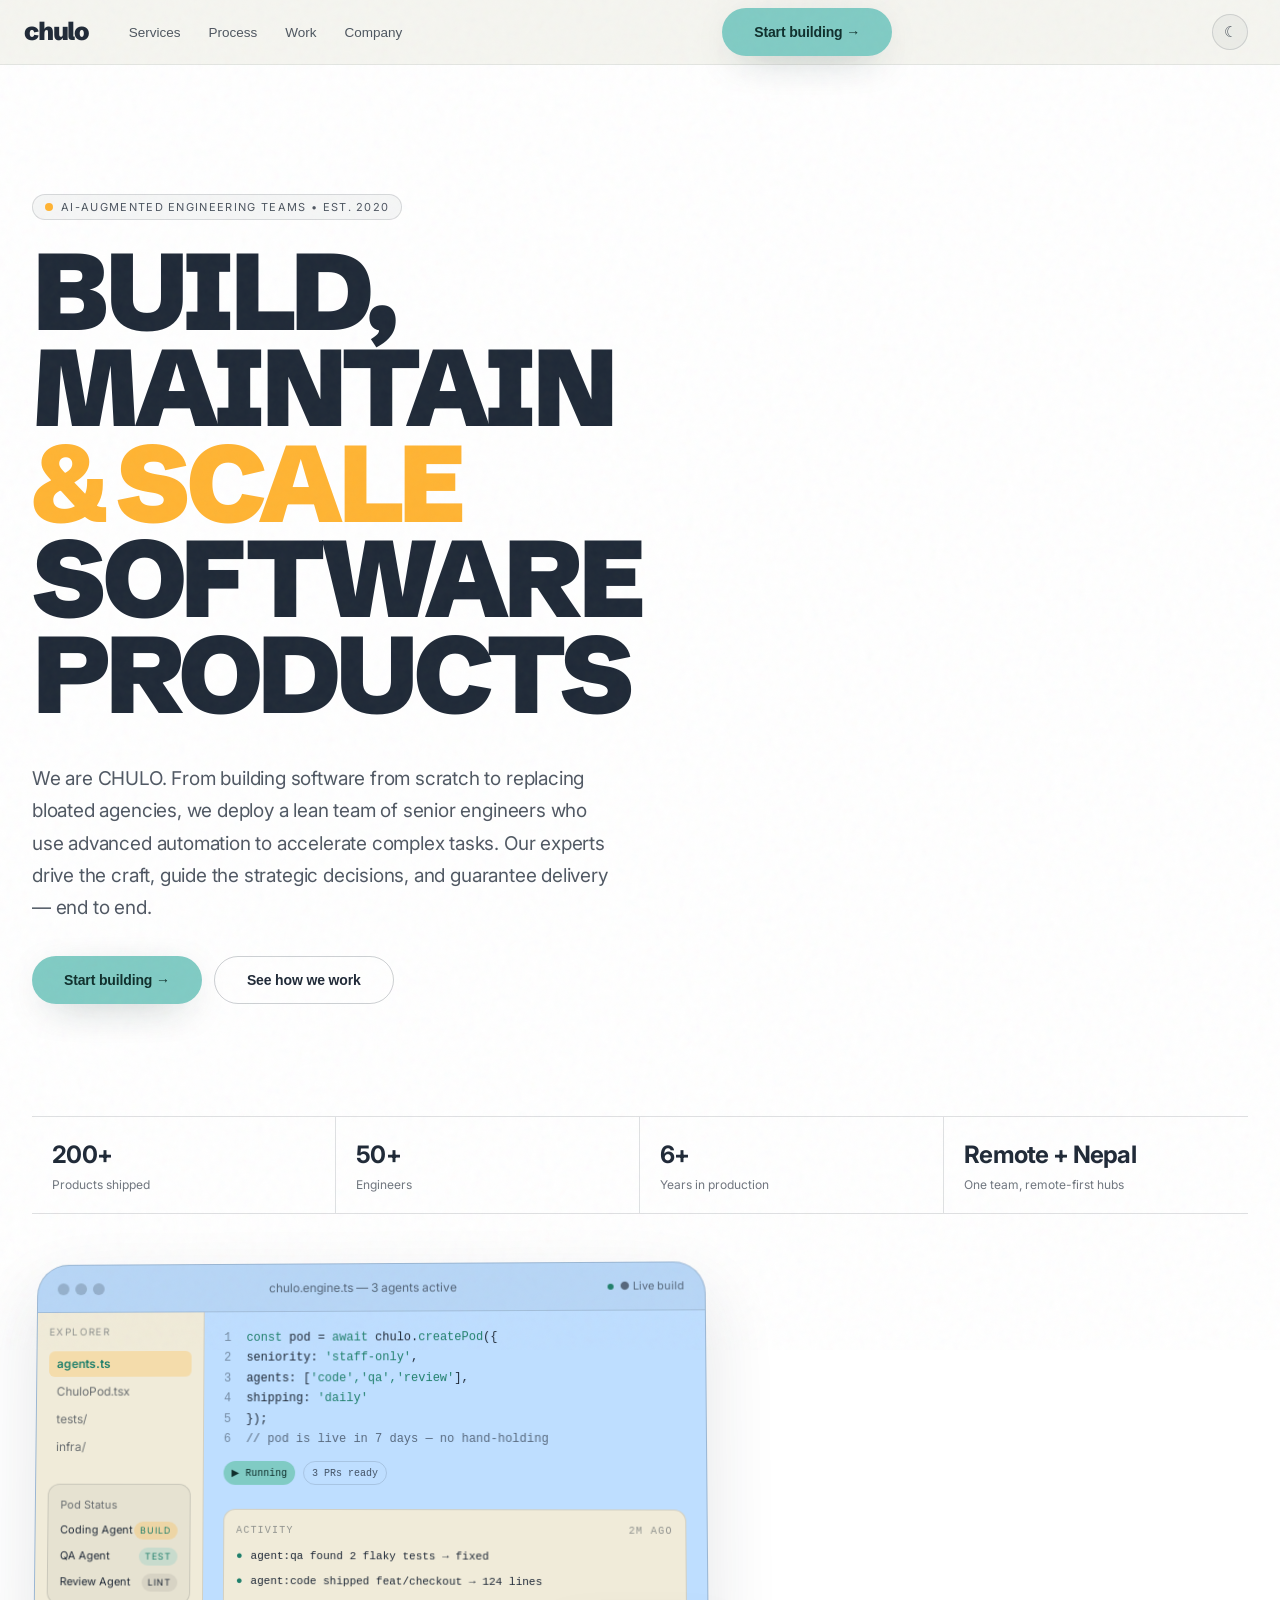
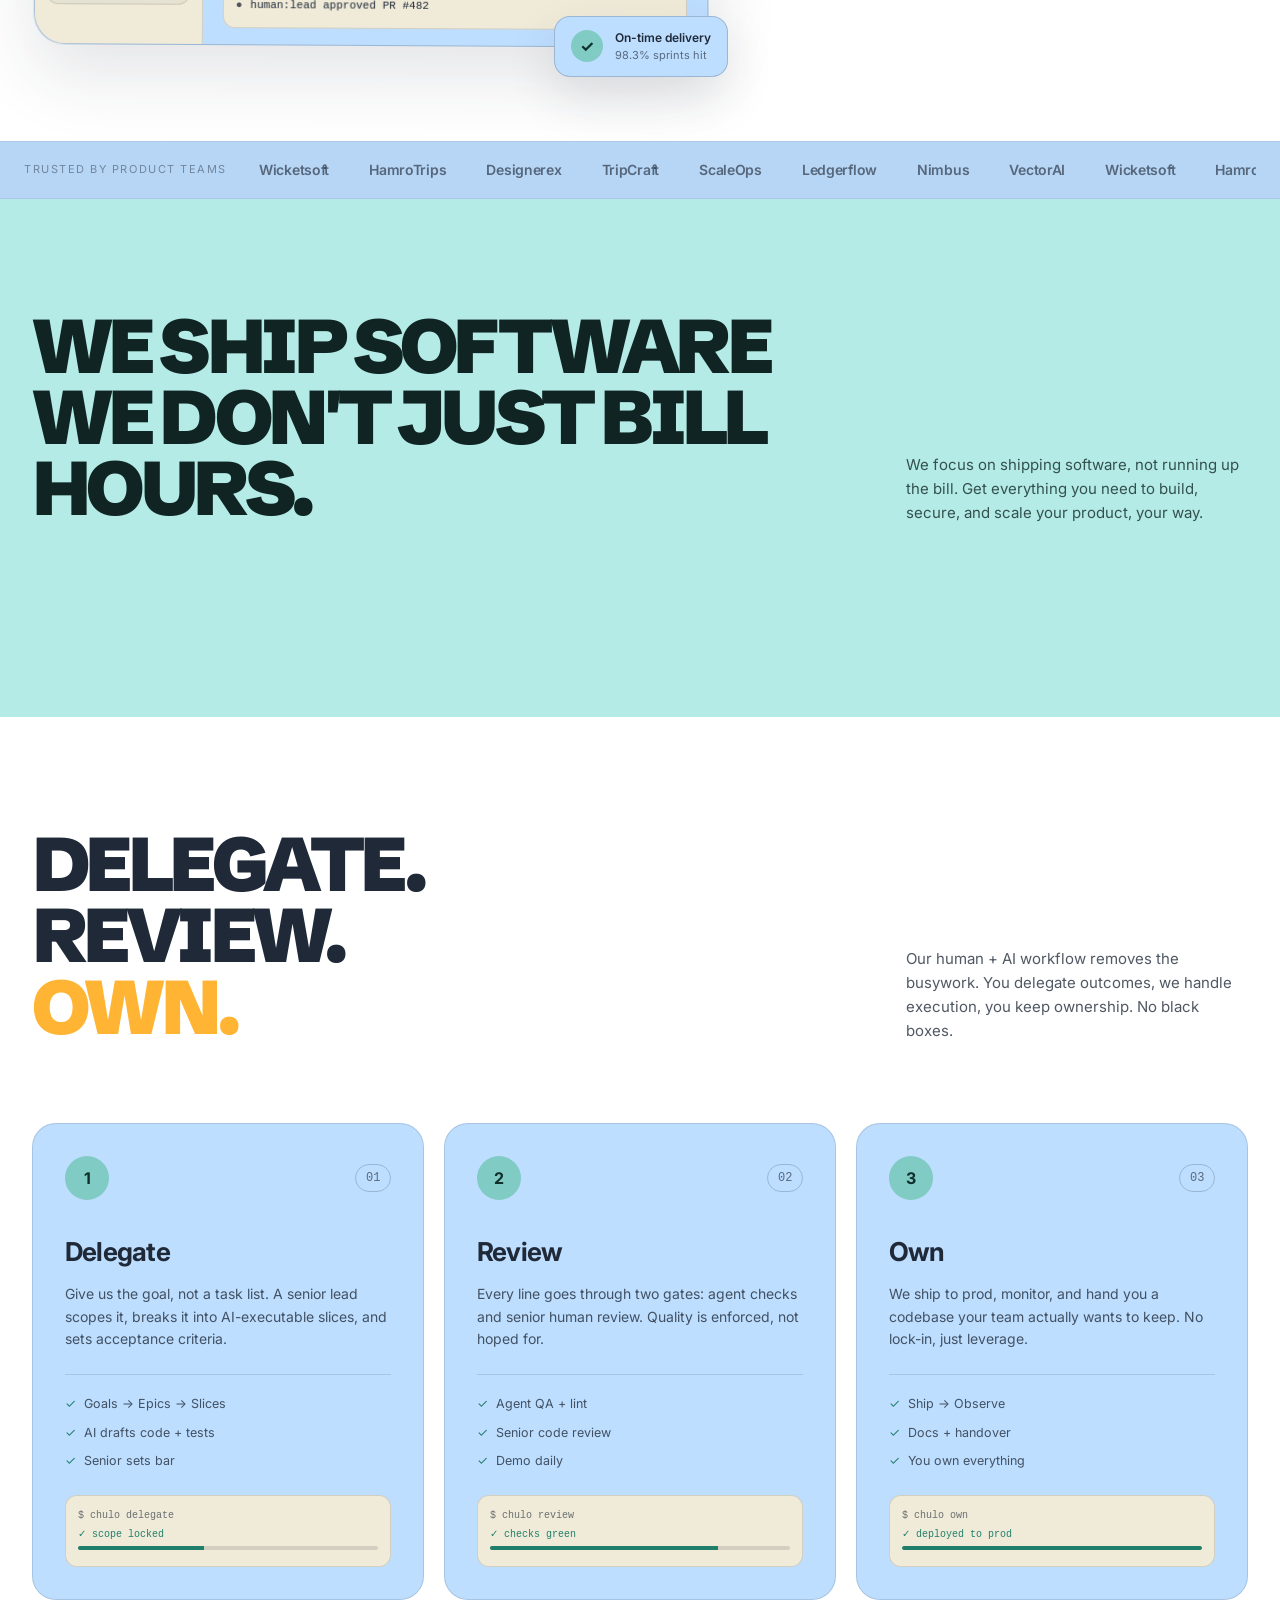
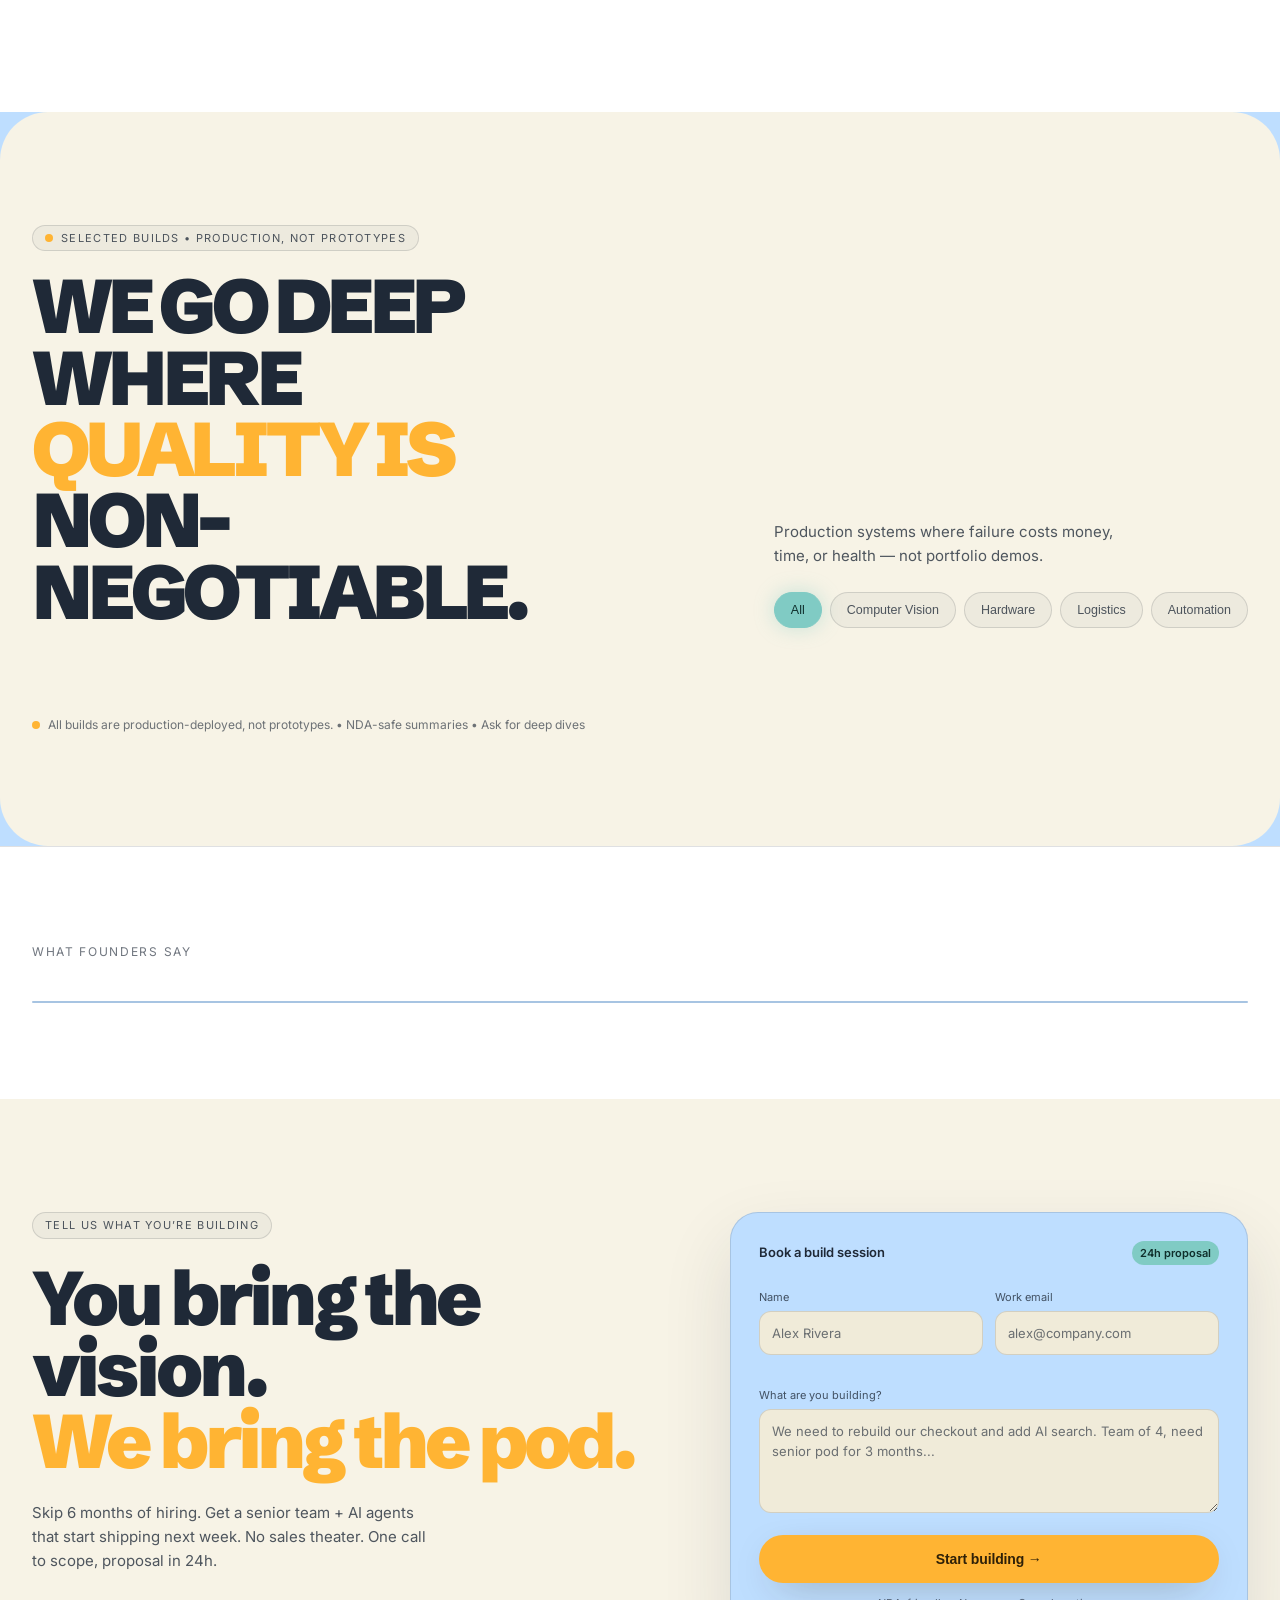
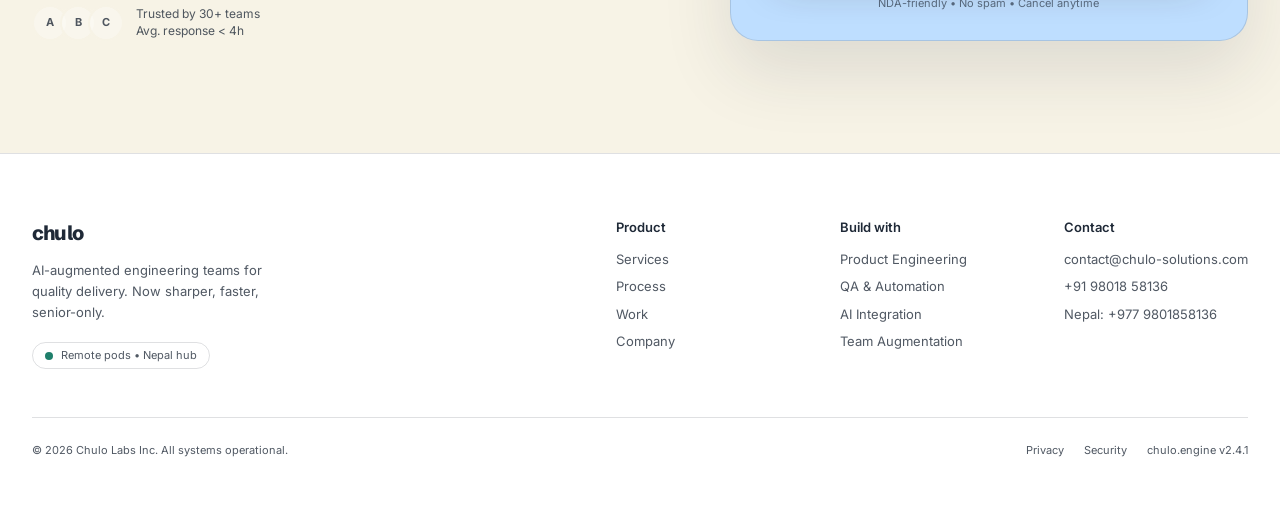
==== index.html @ 08308abb "Add services-bg like hero-bg" ====
<!DOCTYPE html>
<html lang="en">
<head>
  <meta charset="UTF-8">
  <meta name="viewport" content="width=device-width, initial-scale=1.0">
  <title>Chulo — AI-Augmented Engineering Teams</title>
  <script>(function(){var t;try{t=localStorage.getItem("theme")}catch(e){}if(t)document.documentElement.setAttribute("data-theme",t)})()</script>
  <link rel="stylesheet" href="styles.css">
  <link href="https://fonts.googleapis.com/css2?family=Inter:wght@400;500;600;700;800&family=Schibsted+Grotesk:wght@400..900&display=swap" rel="stylesheet">
</head>
<body>
  <div class="grain"></div>

  <!-- Navigation -->
  <nav class="nav">
    <div class="nav-inner">
      <div class="nav-left">
        <a href="#" class="logo">chulo</a>
        <div class="nav-links">
          <button data-scroll="services">Services</button>
          <button data-scroll="process">Process</button>
          <button data-scroll="work">Work</button>
          <button data-scroll="company">Company</button>
        </div>
      </div>
      <button class="btn btn-white desktop-only" data-scroll="cta">Start building →</button>
      <button class="theme-toggle" id="themeToggle" aria-label="Toggle light/dark theme"><span class="icon-moon">☾</span><span class="icon-sun">☀</span></button>
      <button class="mobile-toggle" id="mobileToggle" aria-label="Menu">☰</button>
    </div>
    <div class="mobile-menu" id="mobileMenu">
      <button data-scroll="services">Services</button>
      <button data-scroll="process">Process</button>
      <button data-scroll="work">Work</button>
      <button data-scroll="company">Company</button>
      <button class="btn btn-white" data-scroll="cta">Start building →</button>
    </div>
  </nav>

  <!-- Hero -->
  <section class="hero">
    <div class="hero-bg"></div>
    <div class="hero-grid">
      <div class="hero-content">
        <div class="badge">
          <span class="dot"></span>
          AI-augmented engineering teams • Est. 2020
        </div>
        <h1>
          <span>Build, Maintain</span>
          <span class="dim">& Scale</span>
          <span>Software</span>
          <span>Products</span>
        </h1>
        <p class="hero-lead">
          We are CHULO. From building software from scratch to replacing bloated agencies, we deploy a lean team of senior engineers who use advanced automation to accelerate complex tasks. Our experts drive the craft, guide the strategic decisions, and guarantee delivery — end to end.
        </p>
        <div class="hero-actions">
          <button class="btn btn-white" data-scroll="cta">Start building →</button>
          <button class="btn btn-ghost" data-scroll="work">See how we work</button>
        </div>
      </div>

      <div class="stats">
        <div class="stat">
          <div class="stat-value">200+</div>
          <div class="stat-label">Products shipped</div>
        </div>
        <div class="stat">
          <div class="stat-value">50+</div>
          <div class="stat-label">Engineers</div>
        </div>
        <div class="stat">
          <div class="stat-value">6+</div>
          <div class="stat-label">Years in production</div>
        </div>
        <div class="stat">
          <div class="stat-value">Remote + Nepal</div>
          <div class="stat-label">One team, remote-first hubs</div>
        </div>
      </div>

      <div class="hero-visual">
        <div class="editor">
          <div class="editor-header">
            <div class="editor-dots"><span></span><span></span><span></span></div>
            <span class="editor-title">chulo.engine.ts — 3 agents active</span>
            <span class="live-badge">● Live build</span>
          </div>
          <div class="editor-body">
            <div class="sidebar">
              <div class="sidebar-label">Explorer</div>
              <div class="file active">agents.ts</div>
              <div class="file">ChuloPod.tsx</div>
              <div class="file">tests/</div>
              <div class="file">infra/</div>
              <div class="pod-status">
                <div class="pod-label">Pod Status</div>
                <div class="agent"><span>Coding Agent</span><span class="tag green">BUILD</span></div>
                <div class="agent"><span>QA Agent</span><span class="tag purple">TEST</span></div>
                <div class="agent"><span>Review Agent</span><span class="tag gray">LINT</span></div>
              </div>
            </div>
            <div class="code">
              <div class="code-line"><span class="ln">1</span> <span class="kw">const</span> pod = <span class="kw">await</span> chulo.<span class="fn">createPod</span>({</div>
              <div class="code-line"><span class="ln">2</span>   seniority: <span class="str">'staff-only'</span>,</div>
              <div class="code-line"><span class="ln">3</span>   agents: [<span class="str">'code','qa','review'</span>],</div>
              <div class="code-line"><span class="ln">4</span>   shipping: <span class="str">'daily'</span></div>
              <div class="code-line"><span class="ln">5</span> });</div>
              <div class="code-line comment"><span class="ln">6</span> // pod is live in 7 days — no hand-holding</div>
              <div class="code-actions">
                <span class="run">▶ Running</span>
                <span class="prs">3 PRs ready</span>
              </div>
              <div class="activity">
                <div class="act-header"><span>Activity</span><span>2m ago</span></div>
                <div class="act-item"><span class="purple">●</span> agent:qa found 2 flaky tests → fixed</div>
                <div class="act-item"><span class="green">●</span> agent:code shipped feat/checkout → 124 lines</div>
                <div class="act-item"><span class="gray">●</span> human:lead approved PR #482</div>
              </div>
            </div>
          </div>
        </div>
        <div class="float-card">
          <div class="float-icon">✓</div>
          <div>
            <div class="float-title">On-time delivery</div>
            <div class="float-sub">98.3% sprints hit</div>
          </div>
        </div>
      </div>
    </div>
  </section>

  <!-- Trusted by -->
  <div class="marquee-section">
    <div class="marquee-inner">
      <span class="marquee-label">Trusted by product teams</span>
      <div class="marquee">
        <div class="marquee-track">
          <span>Wicketsoft</span><span>HamroTrips</span><span>Designerex</span>
          <span>TripCraft</span><span>ScaleOps</span><span>Ledgerflow</span>
          <span>Nimbus</span><span>VectorAI</span>
          <span>Wicketsoft</span><span>HamroTrips</span><span>Designerex</span>
          <span>TripCraft</span><span>ScaleOps</span><span>Ledgerflow</span>
          <span>Nimbus</span><span>VectorAI</span>
        </div>
      </div>
    </div>
  </div>

  <!-- Services -->
  <section id="services" class="services">
    <div class="services-bg"></div>
    <div class="container">
      <div class="section-header">
        <h2>We ship software<br>we don't just bill hours.</h2>
        <p>We focus on shipping software, not running up the bill. Get everything you need to build, secure, and scale your product, your way.</p>
      </div>
      <div class="service-list" id="serviceList"></div>
    </div>
  </section>

  <!-- Process -->
  <section id="process" class="process">
    <div class="container">
      <div class="section-header process-header">
        <h2>Delegate.<br>Review.<br><span class="dim">Own.</span></h2>
        <p>Our human + AI workflow removes the busywork. You delegate outcomes, we handle execution, you keep ownership. No black boxes.</p>
      </div>
      <div class="process-grid">
        <div class="process-card">
          <div class="process-top">
            <div class="process-icon">1</div>
            <span class="process-num">01</span>
          </div>
          <h3>Delegate</h3>
          <p>Give us the goal, not a task list. A senior lead scopes it, breaks it into AI-executable slices, and sets acceptance criteria.</p>
          <ul>
            <li>Goals → Epics → Slices</li>
            <li>AI drafts code + tests</li>
            <li>Senior sets bar</li>
          </ul>
          <div class="terminal">
            <div>$ chulo delegate</div>
            <div class="ok">✓ scope locked</div>
            <div class="bar"><span style="width:42%"></span></div>
          </div>
        </div>
        <div class="process-card">
          <div class="process-top">
            <div class="process-icon">2</div>
            <span class="process-num">02</span>
          </div>
          <h3>Review</h3>
          <p>Every line goes through two gates: agent checks and senior human review. Quality is enforced, not hoped for.</p>
          <ul>
            <li>Agent QA + lint</li>
            <li>Senior code review</li>
            <li>Demo daily</li>
          </ul>
          <div class="terminal">
            <div>$ chulo review</div>
            <div class="ok">✓ checks green</div>
            <div class="bar"><span style="width:76%"></span></div>
          </div>
        </div>
        <div class="process-card">
          <div class="process-top">
            <div class="process-icon">3</div>
            <span class="process-num">03</span>
          </div>
          <h3>Own</h3>
          <p>We ship to prod, monitor, and hand you a codebase your team actually wants to keep. No lock-in, just leverage.</p>
          <ul>
            <li>Ship → Observe</li>
            <li>Docs + handover</li>
            <li>You own everything</li>
          </ul>
          <div class="terminal">
            <div>$ chulo own</div>
            <div class="ok">✓ deployed to prod</div>
            <div class="bar"><span style="width:100%"></span></div>
          </div>
        </div>
      </div>
    </div>
  </section>

  <!-- Work -->
  <section id="work" class="work">
    <div class="work-bg"></div>
    <div class="container">
      <div class="work-header">
        <div>
          <div class="badge small">
            <span class="dot"></span>
            Selected builds • Production, not prototypes
          </div>
          <h2>We go deep where<br><span class="dim">quality is</span><br>non-negotiable.</h2>
        </div>
        <div>
          <p>Production systems where failure costs money, time, or health — not portfolio demos.</p>
          <div class="filters" id="filters">
            <button class="filter active" data-filter="All">All</button>
            <button class="filter" data-filter="Computer Vision">Computer Vision</button>
            <button class="filter" data-filter="Hardware">Hardware</button>
            <button class="filter" data-filter="Logistics">Logistics</button>
            <button class="filter" data-filter="Automation">Automation</button>
          </div>
        </div>
      </div>
      <div class="work-grid" id="workGrid"></div>
      <div class="work-note">
        <span class="dot"></span> All builds are production-deployed, not prototypes. • NDA-safe summaries • Ask for deep dives
      </div>
    </div>
  </section>

  <!-- Testimonials -->
  <section id="company" class="testimonials">
    <div class="container">
      <div class="testimonial-header">
        <span class="label">What founders say</span>
        <div class="dots" id="testimonialDots"></div>
      </div>
      <div class="testimonial-slider">
        <div class="testimonial-track" id="testimonialTrack"></div>
      </div>
    </div>
  </section>

  <!-- CTA -->
  <section id="cta" class="cta">
    <div class="cta-bg"></div>
    <div class="container cta-grid">
      <div class="cta-content">
        <div class="badge">Tell us what you’re building</div>
        <h2>You bring the vision.<br><span class="dim">We bring the pod.</span></h2>
        <p>Skip 6 months of hiring. Get a senior team + AI agents that start shipping next week. No sales theater. One call to scope, proposal in 24h.</p>
        <div class="cta-trust">
          <div class="avatars"><span>A</span><span>B</span><span>C</span></div>
          <div>Trusted by 30+ teams<br>Avg. response &lt; 4h</div>
        </div>
      </div>
      <div class="cta-form">
        <div class="form-header">
          <span>Book a build session</span>
          <span class="pill">24h proposal</span>
        </div>
        <form id="contactForm" class="form" novalidate>
          <div class="form-row">
            <div class="field">
              <label for="name">Name</label>
              <input id="name" type="text" autocomplete="name" placeholder="Alex Rivera">
            </div>
            <div class="field">
              <label for="email">Work email</label>
              <input id="email" type="email" autocomplete="email" placeholder="alex@company.com">
            </div>
          </div>
          <div class="field">
            <label for="message">What are you building?</label>
            <textarea id="message" rows="4" placeholder="We need to rebuild our checkout and add AI search. Team of 4, need senior pod for 3 months..."></textarea>
          </div>
          <div class="field-hp" aria-hidden="true">
            <label for="website">Website</label>
            <input id="website" name="website" type="text" tabindex="-1" autocomplete="off">
          </div>
          <button type="submit" class="btn btn-accent full" id="formSubmit">Start building →</button>
          <div class="form-note" id="formStatus" role="status" aria-live="polite">NDA-friendly • No spam • Cancel anytime</div>
        </form>
    </div>
  </section>

  <!-- Footer -->
  <footer class="footer">
    <div class="container">
      <div class="footer-top">
        <div class="footer-brand">
          <div class="logo">chulo</div>
          <p>AI-augmented engineering teams for quality delivery. Now sharper, faster, senior-only.</p>
          <div class="status"><span class="dot green"></span> Remote pods • Nepal hub</div>
        </div>
        <div class="footer-links">
          <div>
            <h4>Product</h4>
            <a href="#services">Services</a>
            <a href="#process">Process</a>
            <a href="#work">Work</a>
            <a href="#company">Company</a>
          </div>
          <div>
            <h4>Build with</h4>
            <span>Product Engineering</span>
            <span>QA & Automation</span>
            <span>AI Integration</span>
            <span>Team Augmentation</span>
          </div>
          <div>
            <h4>Contact</h4>
            <a href="mailto:contact@chulo-solutions.com">contact@chulo-solutions.com</a>
            <a href="tel:+919801858136">+91 98018 58136</a>
            <a href="tel:+9779801858136">Nepal: +977 9801858136</a>
          </div>
        </div>
      </div>
      <div class="footer-bottom">
        <span>© 2026 Chulo Labs Inc. All systems operational.</span>
        <div>
          <span>Privacy</span>
          <span>Security</span>
          <span>chulo.engine v2.4.1</span>
        </div>
      </div>
    </div>
  </footer>

  <script src="data.js"></script>
  <script src="script.js"></script>
</body>
</html>
---- styles.css ----
/* Reset & Base */
*, *::before, *::after { box-sizing: border-box; margin: 0; padding: 0; }
html {
  scroll-behavior: smooth;
  overflow-x: hidden;
  overflow-x: clip;
}

/* Themes — Light with palette */
:root {
  --bg: #FFFFFF;
  --bg-2: #F7F3E6;
  --bg-sunken: #F0EBD9;
  --bg-soft: rgba(17, 24, 39, 0.04);
  --bg-soft-strong: rgba(17, 24, 39, 0.07);
  --card: #BEDEFF;
  --card-soft: #BEDEFF;
  --card-hover: #F5F1DC;
  --nav-bg: rgba(251, 248, 239, 0.9);
  --text: #1F2937;
  --text-2: rgba(31, 41, 55, 0.78);
  --text-3: rgba(31, 41, 55, 0.64);
  --text-4: rgba(31, 41, 55, 0.46);
  --border: rgba(31, 41, 55, 0.14);
  --border-weak: rgba(31, 41, 55, 0.08);
  --border-strong: rgba(31, 41, 55, 0.22);
  --chip: #80CBC4;
  --chip-text: #0F2F2C;
  --chip-hover: #6BC0B8;
  --chip-soft: rgba(128, 203, 196, 0.22);
  --chip-glow: rgba(128, 203, 196, 0.4);
  --accent: #FFB433;
  --accent-ink: #2F2108;
  --accent-hover: #FFA61A;
  --accent-soft: rgba(255, 180, 51, 0.28);
  --accent-glow: rgba(255, 180, 51, 0.45);
  --lime: #1F7F6B;
  --lime-soft: rgba(31, 127, 107, 0.5);
  --lime-glow: rgba(31, 127, 107, 0.18);
  --purple: #1F7F6B;
  --green: #1F7F6B;
  --shadow-lg: 0 30px 70px rgba(31, 41, 55, 0.12);
  --shadow-md: 0 20px 50px rgba(31, 41, 55, 0.12);
  --shadow-hover: 0 40px 80px rgba(31, 41, 55, 0.16);
  --tag-bg: rgba(128, 203, 196, 0.22);
  --tag-text: #0F2F2C;
  --panel-bg: #B4EBE6;
  --panel-text: #102523;
  --panel-text-2: rgba(16, 37, 35, 0.78);
  --panel-text-3: rgba(16, 37, 35, 0.66);
  --panel-border: rgba(16, 37, 35, 0.16);
  --panel-hover: rgba(16, 37, 35, 0.04);
  --panel-chip: #80CBC4;
  --panel-chip-text: #0F2F2C;
  --panel-chip-glow: rgba(128, 203, 196, 0.4);
  --panel-card: rgba(255, 255, 255, 0.7);
  --panel-card-active: #BEDEFF;
  --panel-track: rgba(16, 37, 35, 0.12);
  --cta-bg: #F7F3E6;
  --cta-overlay: transparent;
  --font-display: 'Schibsted Grotesk', 'Inter', system-ui, sans-serif;
}
[data-theme="dark"] {
  --bg: #0F0D0B;
  --bg-2: #15120E;
  --bg-sunken: #080706;
  --bg-soft: rgba(255,253,242,0.04);
  --bg-soft-strong: rgba(255,253,242,0.08);
  --card: #1C1813;
  --card-soft: rgba(255,253,242,0.04);
  --card-hover: rgba(255,253,242,0.06);
  --nav-bg: rgba(15,13,11,0.82);
  --text: #FFFDF2;
  --text-2: rgba(255,253,242,0.72);
  --text-3: rgba(255,253,242,0.56);
  --text-4: rgba(255,253,242,0.42);
  --border: rgba(255,253,242,0.12);
  --border-weak: rgba(255,253,242,0.07);
  --border-strong: rgba(255,253,242,0.2);
  --chip: #FFFDF2;
  --chip-text: #0F0D0B;
  --chip-hover: #EDE7D8;
  --chip-soft: rgba(255,253,242,0.07);
  --chip-glow: rgba(255,253,242,0.15);
  --accent: #D98327;
  --accent-ink: #1A1108;
  --accent-hover: #E89B45;
  --accent-soft: rgba(217,131,39,0.16);
  --accent-glow: rgba(217,131,39,0.28);
  --lime: #ECE8AF;
  --lime-soft: rgba(236,232,175,0.55);
  --lime-glow: rgba(236,232,175,0.14);
  --purple: #4A943E;
  --green: #6FBF5E;
  --shadow-lg: 0 20px 80px rgba(0,0,0,0.6);
  --shadow-md: 0 25px 50px -12px rgba(0,0,0,0.3);
  --shadow-hover: 0 20px 80px rgba(0,0,0,0.5);
  --tag-bg: rgba(0,0,0,0.6);
  --tag-text: rgba(255,253,242,0.72);
  --panel-bg: #F2EFC8;
  --panel-text: #101A11;
  --panel-text-2: rgba(16,26,17,0.72);
  --panel-text-3: rgba(16,26,17,0.62);
  --panel-border: rgba(16,26,17,0.12);
  --panel-hover: rgba(16,26,17,0.03);
  --panel-chip: #186049;
  --panel-chip-text: #F7F8EC;
  --panel-chip-glow: rgba(24,96,73,0.22);
  --panel-card: rgba(255,253,242,0.6);
  --panel-card-active: #BEDEFF;
  --panel-track: rgba(20,17,13,0.06);
  --cta-bg: #0A0806;
  --cta-overlay: rgba(0,0,0,0.8);
}

body {
  font-family: 'Inter', system-ui, -apple-system, sans-serif;
  background: #BEDEFF;
  color: var(--text);
  line-height: 1.5;
  -webkit-font-smoothing: antialiased;
  text-rendering: optimizeLegibility;
  overflow-x: hidden;
  overflow-x: clip;
}
.container { max-width: 1280px; margin: 0 auto; padding: 0 1.5rem; }
@media (min-width: 768px) { .container { padding: 0 2rem; } }

/* Grain overlay */
.grain::after {
  content: '';
  position: fixed;
  inset: -50%;
  pointer-events: none;
  z-index: 9999;
  opacity: 0.035;
  background-image: url("data:image/svg+xml,%3Csvg viewBox='0 0 256 256' xmlns='http://www.w3.org/2000/svg'%3E%3Cfilter id='n'%3E%3CfeTurbulence type='fractalNoise' baseFrequency='0.9' numOctaves='4' stitchTiles='stitch'/%3E%3C/filter%3E%3Crect width='100%25' height='100%25' filter='url(%23n)'/%3E%3C/svg%3E");
}

/* Buttons */
.btn {
  display: inline-flex;
  align-items: center;
  gap: 0.5rem;
  height: 48px;
  padding: 0 2rem;
  border-radius: 9999px;
  font-size: 14px;
  font-weight: 700;
  letter-spacing: -0.01em;
  border: none;
  cursor: pointer;
  transition: all 0.25s cubic-bezier(0.25, 0.8, 0.25, 1);
}
.btn-white { background: var(--chip); color: var(--chip-text); box-shadow: 0 10px 40px -20px rgba(15, 47, 44, 0.9); }
.btn-white:hover { background: var(--chip-hover); transform: translateY(-2px); box-shadow: 0 16px 50px -20px rgba(15, 47, 44, 1); }
.btn-ghost {
  background: transparent;
  color: var(--text);
  border: 1px solid var(--border-strong);
}
.btn-ghost:hover { background: var(--bg-soft); transform: translateY(-2px); }
.btn-accent { background: var(--accent); color: var(--accent-ink); box-shadow: 0 12px 40px -20px rgba(47, 33, 8, 0.9); }
.btn-accent:hover { background: var(--accent-hover); transform: translateY(-2px); box-shadow: 0 18px 50px -20px rgba(47, 33, 8, 1); }
.btn.full { width: 100%; justify-content: center; }

/* Navigation */
.nav {
  position: sticky;
  top: 0;
  z-index: 50;
  border-bottom: 1px solid var(--border-weak);
  background: var(--nav-bg);
  backdrop-filter: blur(60px);
}
.nav-inner {
  max-width: 1280px;
  margin: 0 auto;
  padding: 0 1.5rem;
  height: 64px;
  display: flex;
  align-items: center;
  justify-content: space-between;
}
.nav-left { display: flex; align-items: center; gap: 2.5rem; }
.logo {
  font-size: 25px;
  font-weight: 900;
  letter-spacing: -0.05em;
  text-transform: lowercase;
  color: var(--text);
  text-decoration: none;
  font-family: var(--font-display);
}
.nav-links {
  display: none;
  gap: 1.75rem;
}
.nav-links button {
  background: none;
  border: none;
  color: var(--text-2);
  font-size: 13.5px;
  cursor: pointer;
  transition: color 0.2s;
}
.nav-links button:hover { color: var(--text); }
.desktop-only { display: none; }
.theme-toggle {
  width: 36px;
  height: 36px;
  border-radius: 9999px;
  border: 1px solid var(--border);
  background: var(--bg-soft);
  color: var(--text-2);
  font-size: 15px;
  cursor: pointer;
  display: inline-flex;
  align-items: center;
  justify-content: center;
  transition: all 0.2s;
  margin-right: 0.5rem;
}
.theme-toggle:hover { color: var(--text); border-color: var(--border-strong); }
.theme-toggle span { display: none; }
.theme-toggle .icon-moon { display: inline; }
[data-theme="dark"] .theme-toggle .icon-moon { display: none; }
[data-theme="dark"] .theme-toggle .icon-sun { display: inline; }
.mobile-toggle {
  background: none;
  border: none;
  color: var(--text);
  font-size: 1.25rem;
  cursor: pointer;
}
.mobile-menu {
  display: none;
  flex-direction: column;
  gap: 1rem;
  padding: 1.5rem;
  border-top: 1px solid var(--border);
  background: var(--bg);
}
.mobile-menu.open { display: flex; }
.mobile-menu button {
  background: none;
  border: none;
  color: var(--text);
  font-size: 18px;
  text-align: left;
  cursor: pointer;
  padding: 0.5rem 0;
}
@media (min-width: 768px) {
  .nav-links { display: flex; }
  .desktop-only { display: inline-flex; }
  .mobile-toggle { display: none; }
  .mobile-menu { display: none !important; }
}

/* Hero */
.hero {
  position: relative;
  max-width: 1280px;
  margin: 0 auto;
  padding: 4rem 1.5rem 4rem;
  overflow-x: clip;
  background: #FFFFFF;
}
.hero-bg {
  display: none;
}
.hero-grid {
  position: relative;
  z-index: 1;
  display: grid;
  gap: 3rem;
}
@media (min-width: 768px) {
  .hero { padding: 8rem 2rem 6rem; }
  .hero-grid { grid-template-columns: 1.15fr 0.85fr; gap: 3rem; align-items: center; }
}
.badge {
  display: inline-flex;
  align-items: center;
  gap: 0.5rem;
  border-radius: 9999px;
  border: 1px solid var(--border);
  background: var(--bg-soft);
  padding: 0.25rem 0.75rem;
  font-size: 11px;
  letter-spacing: 0.12em;
  text-transform: uppercase;
  color: var(--text-2);
  margin-bottom: 1.5rem;
}
.badge.small { margin-bottom: 1.25rem; }
.dot {
  width: 8px;
  height: 8px;
  border-radius: 50%;
  background: var(--accent);
  animation: pulseDot 1.5s infinite;
}
.dot.green { background: var(--green); }
@keyframes pulseDot {
  0%, 100% { opacity: 1; }
  50% { opacity: 0.4; }
}
h1 {
  font-size: clamp(44px, 8.5vw, 124px);
  line-height: 0.88;
  letter-spacing: -0.05em;
  font-weight: 900;
  text-transform: uppercase;
  font-family: var(--font-display);
}
h1 span { display: block; }
h1 .dim { color: var(--accent); }
.hero-lead {
  margin-top: 2rem;
  max-width: 48ch;
  font-size: 17px;
  color: var(--text-2);
  letter-spacing: -0.01em;
  line-height: 1.7;
}
@media (min-width: 768px) {
  .hero-lead { margin-top: 2.5rem; font-size: 19px; }
}
.hero-actions {
  display: flex;
  flex-wrap: wrap;
  gap: 0.75rem;
  margin-top: 2rem;
}
.stats {
  display: grid;
  grid-template-columns: 1fr 1fr;
  margin-top: 3rem;
  border-top: 1px solid var(--border);
  border-bottom: 1px solid var(--border);
}
/* Lives outside .hero-content, so it must span both grid columns. */
.stats { grid-column: 1 / -1; }
@media (min-width: 768px) {
  .stats { grid-template-columns: repeat(4, 1fr); margin-top: 4rem; }
}
.stat {
  padding: 1.25rem 0.25rem;
  border-right: 1px solid var(--border);
}
.stat:last-child { border-right: none; }
@media (min-width: 768px) {
  .stat { padding: 1.25rem 1.25rem; }
}
.stat-value {
  font-size: 22px;
  font-weight: 700;
  letter-spacing: -0.03em;
}
@media (min-width: 768px) { .stat-value { font-size: 24px; } }
.stat-label {
  font-size: 12px;
  color: var(--text-3);
  margin-top: 0.25rem;
  line-height: 1.3;
}

/* Editor visual */
.hero-visual { position: relative; }
.editor {
  position: relative;
  border-radius: 32px;
  border: 1px solid var(--border-strong);
  background: var(--card);
  backdrop-filter: blur(60px);
  overflow: hidden;
  box-shadow: var(--shadow-lg);
  transform: perspective(1200px) rotateY(-2deg) rotateX(2deg);
}
.editor-header {
  height: 48px;
  display: flex;
  align-items: center;
  justify-content: space-between;
  padding: 0 1.25rem;
  border-bottom: 1px solid var(--border);
  background: var(--bg-soft);
}
.editor-dots { display: flex; gap: 6px; }
.editor-dots span {
  width: 12px; height: 12px;
  border-radius: 50%;
  background: var(--border-strong);
}
.editor-title {
  font-size: 12px;
  color: var(--text-3);
  margin-left: 1rem;
}
.live-badge {
  font-size: 11px;
  color: var(--text-3);
  display: flex;
  align-items: center;
  gap: 0.35rem;
}
.live-badge::before {
  content: '';
  width: 6px; height: 6px;
  border-radius: 50%;
  background: var(--green);
}
.editor-body {
  display: grid;
  grid-template-columns: 1fr;
}
@media (min-width: 768px) {
  .editor-body { grid-template-columns: 170px 1fr; }
}
.sidebar {
  display: none;
  border-right: 1px solid var(--border);
  background: var(--bg-sunken);
  padding: 0.75rem;
}
@media (min-width: 768px) { .sidebar { display: block; } }
.sidebar-label {
  font-size: 10px;
  letter-spacing: 0.14em;
  text-transform: uppercase;
  color: var(--text-4);
  margin-bottom: 0.75rem;
}
.file {
  font-size: 12px;
  padding: 0.25rem 0.5rem;
  border-radius: 6px;
  color: var(--text-3);
  margin-bottom: 2px;
}
.file.active {
  background: var(--accent-soft);
  color: var(--lime);
  font-weight: 600;
}
.pod-status {
  margin-top: 1.5rem;
  border-radius: 12px;
  border: 1px solid var(--border);
  background: var(--bg-soft);
  padding: 0.75rem;
}
.pod-label { font-size: 11px; color: var(--text-3); }
.agent {
  display: flex;
  justify-content: space-between;
  font-size: 11px;
  margin-top: 0.5rem;
}
.tag {
  padding: 0.15rem 0.4rem;
  border-radius: 9999px;
  font-size: 9px;
  letter-spacing: 0.1em;
}
.tag.green { background: var(--accent-soft); color: var(--lime); }
.tag.purple { background: rgba(128,203,196,0.3); color: var(--purple); }
.tag.gray { background: var(--bg-soft-strong); color: var(--text); }
.code {
  padding: 1rem 1.25rem;
  font-family: ui-monospace, SFMono-Regular, Menlo, Monaco, Consolas, monospace;
  font-size: 12px;
  line-height: 1.7;
}
.code-line { }
.ln { color: var(--text-4); margin-right: 0.5rem; }
.kw { color: var(--purple); }
.fn { color: var(--lime); }
.str { color: var(--lime); }
.comment { color: var(--text-3); }
.code-actions {
  display: flex;
  gap: 0.5rem;
  margin-top: 0.75rem;
}
.run {
  height: 24px;
  padding: 0 0.5rem;
  border-radius: 9999px;
  background: var(--chip);
  color: var(--chip-text);
  font-size: 10px;
  font-weight: 500;
  display: inline-flex;
  align-items: center;
  gap: 0.35rem;
}
.prs {
  height: 24px;
  padding: 0 0.5rem;
  border-radius: 9999px;
  border: 1px solid var(--border);
  color: var(--text-2);
  font-size: 10px;
  display: inline-flex;
  align-items: center;
}
.activity {
  margin-top: 1.5rem;
  border-radius: 12px;
  background: var(--bg-sunken);
  border: 1px solid var(--border);
  padding: 0.75rem;
}
.act-header {
  display: flex;
  justify-content: space-between;
  font-size: 10px;
  letter-spacing: 0.12em;
  text-transform: uppercase;
  color: var(--text-4);
  margin-bottom: 0.5rem;
}
.act-item {
  font-size: 11px;
  margin-top: 0.35rem;
  display: flex;
  gap: 0.5rem;
}
.act-item .purple { color: var(--purple); }
.act-item .green { color: var(--lime); }
.act-item .gray { color: var(--text-2); }
.float-card {
  position: absolute;
  right: -1.5rem;
  bottom: -2rem;
  display: none;
  align-items: center;
  gap: 0.75rem;
  border-radius: 16px;
  border: 1px solid var(--border-strong);
  background: var(--card);
  padding: 0.75rem 1rem;
  box-shadow: var(--shadow-md);
  animation: float 4s ease-in-out infinite;
}
@media (min-width: 768px) { .float-card { display: flex; } }
.float-cards {
  position: absolute;
  right: -1.5rem;
  bottom: -2rem;
  display: none;
  flex-direction: column;
  gap: 0.75rem;
}
.float-cards .float-card { position: static; }
@media (min-width: 768px) { .float-cards { display: flex; align-items: flex-end; } }
@keyframes float {
  0%, 100% { transform: translateY(0); }
  50% { transform: translateY(-6px); }
}
.float-icon {
  width: 32px; height: 32px;
  border-radius: 50%;
  background: var(--chip);
  color: var(--chip-text);
  display: flex;
  align-items: center;
  justify-content: center;
  font-weight: 700;
}
.float-title { font-size: 12px; font-weight: 600; }
.float-sub { font-size: 11px; color: var(--text-3); }

/* Marquee */
.marquee-section {
  border-top: 1px solid var(--border-weak);
  border-bottom: 1px solid var(--border-weak);
  background: var(--bg-soft);
  overflow: hidden;
}
.marquee-inner {
  max-width: 1280px;
  margin: 0 auto;
  padding: 0 1.5rem;
  height: 56px;
  display: flex;
  align-items: center;
  gap: 2rem;
}
.marquee-label {
  font-size: 11px;
  letter-spacing: 0.14em;
  text-transform: uppercase;
  color: var(--text-4);
  flex-shrink: 0;
}
.marquee { flex: 1; overflow: hidden; }
.marquee-track {
  display: flex;
  gap: 2.5rem;
  width: max-content;
  animation: marquee 22s linear infinite;
}
.marquee-track span {
  font-size: 14px;
  font-weight: 600;
  letter-spacing: -0.02em;
  color: var(--text-3);
  white-space: nowrap;
}
@keyframes marquee {
  0% { transform: translateX(0); }
  100% { transform: translateX(-50%); }
}

/* Services */
.services {
  background: var(--panel-bg);
  color: var(--panel-text);
  border-radius: 0;
  margin-top: 0;
  position: relative;
  z-index: 10;
  border-top: none;
}
.services-bg {
  position: absolute;
  inset: 0;
  background: var(--panel-bg);
  pointer-events: none;
  z-index: 0;
}
.services > .container {
  position: relative;
  z-index: 1;
}
@media (min-width: 768px) {
  .services { border-radius: 48px 48px 0 0; }
}
.services .container {
  padding-top: 4rem;
  padding-bottom: 4rem;
}
@media (min-width: 768px) {
  .services .container { padding-top: 7rem; padding-bottom: 7rem; }
}
.label {
  display: block;
  font-size: 12px;
  letter-spacing: 0.14em;
  text-transform: uppercase;
  color: var(--text-3);
}

.section-header {
  display: flex;
  flex-wrap: wrap;
  justify-content: space-between;
  gap: 1.5rem;
  align-items: flex-end;
  margin-bottom: 3rem;
}
@media (min-width: 768px) { .section-header { margin-bottom: 5rem; } }
.section-header h2 {
  font-size: clamp(34px, 6vw, 76px);
  line-height: 0.94;
  letter-spacing: -0.06em;
  font-weight: 900;
  max-width: 16ch;
  font-family: var(--font-display);
  text-transform: uppercase;
}
.section-header p {
  max-width: 38ch;
  font-size: 15px;
  line-height: 1.6;
  color: var(--text-2);
}
.services .section-header p { color: var(--panel-text-2); }
.service-item {
  display: grid;
  gap: 1rem;
  padding: 2rem 0;
  border-bottom: 1px solid var(--panel-border);
  cursor: pointer;
  transition: background 0.2s;
}
.service-item:hover,
.service-item.active { background: var(--panel-hover); }
@media (min-width: 768px) {
  .service-item {
    grid-template-columns: 120px minmax(0, 1fr) 360px;
    gap: 2rem;
    padding: 2.5rem 0;
  }
}
.service-id {
  font-size: 15px;
  font-weight: 700;
  letter-spacing: 0.02em;
  font-family: ui-monospace, monospace;
  padding: 20px;
  border-radius: 9999px;
  border: 1px solid var(--panel-border);
  background: var(--panel-card);
  color: var(--panel-text);
  display: inline-block;
  margin: 0.35rem 0 0.35rem 0.5rem;
  transition: background 0.2s, color 0.2s, box-shadow 0.2s;
}
.service-item.active .service-id,
.service-item:hover .service-id {
  background: var(--accent);
  border-color: var(--accent);
  color: var(--accent-ink);
  box-shadow: 0 0 0 3px var(--accent-soft);
}
.service-title {
  font-size: 22px;
  font-weight: 700;
  letter-spacing: -0.03em;
}
@media (min-width: 768px) {
  .service-title { font-size: 36px; letter-spacing: -0.04em; }
}
.service-desc {
  margin-top: 0.75rem;
  font-size: 14px;
  line-height: 1.6;
  color: var(--panel-text-2);
  max-width: 52ch;
}
.service-tags {
  display: flex;
  flex-wrap: wrap;
  gap: 0.5rem;
  margin-top: 1.5rem;
}
.service-tags span {
  display: inline-flex;
  align-items: center;
  gap: 0.35rem;
  padding: 0.35rem 0.75rem;
  border-radius: 9999px;
  background: transparent;
  border: 1px solid var(--border-strong);
  color: var(--panel-text-2);
  font-size: 12px;
}
.service-outcome {
  border-radius: 20px;
  border: 1px solid var(--panel-border);
  background: var(--panel-card);
  padding: 1.25rem;
  transition: all 0.2s;
}
.service-item.active .service-outcome,
.service-item:hover .service-outcome {
  border-color: var(--accent);
  background: var(--panel-card-active);
  box-shadow: 0 12px 40px rgba(0,0,0,0.08);
}
.outcome-label {
  font-size: 12px;
  letter-spacing: 0.12em;
  text-transform: uppercase;
  color: var(--panel-text-3);
}
.outcome-text {
  margin-top: 1rem;
  font-size: 15px;
  line-height: 1.4;
  letter-spacing: -0.02em;
  font-weight: 550;
}
.outcome-bar {
  margin-top: 0.75rem;
  height: 6px;
  border-radius: 9999px;
  background: var(--panel-track);
  overflow: hidden;
}
.outcome-bar span {
  display: block;
  height: 100%;
  background: var(--accent);
  transition: width 0.7s;
  width: 40%;
}
.service-item.active .outcome-bar span,
.service-item:hover .outcome-bar span { width: 88%; }

/* Process */
.process {
  background: var(--bg);
  color: var(--text);
  padding: 4rem 0;
}
@media (min-width: 768px) { .process { padding: 7rem 0; } }
.process-header {
  flex-direction: column;
  align-items: flex-start;
}
@media (min-width: 768px) {
  .process-header { flex-direction: row; align-items: flex-end; }
}
.process-header .dim { color: var(--accent); }
.process-grid {
  display: grid;
  gap: 1rem;
  margin-top: 3rem;
}
@media (min-width: 768px) {
  .process-grid { grid-template-columns: repeat(3, 1fr); gap: 1.25rem; }
}
.process-card {
  border-radius: 24px;
  border: 1px solid var(--border);
  background: var(--card-soft);
  padding: 1.5rem;
  transition: all 0.2s;
}
.process-card:hover {
  background: var(--card-hover);
  border-color: var(--border-strong);
}
@media (min-width: 768px) { .process-card { padding: 2rem; } }
.process-top {
  display: flex;
  justify-content: space-between;
  align-items: center;
  margin-bottom: 2rem;
}
.process-icon {
  width: 44px; height: 44px;
  border-radius: 50%;
  background: var(--chip);
  color: var(--chip-text);
  display: flex;
  align-items: center;
  justify-content: center;
  font-weight: 700;
}
.process-num {
  font-size: 12px;
  font-family: ui-monospace, monospace;
  padding: 0.25rem 0.6rem;
  border-radius: 9999px;
  border: 1px solid var(--border-strong);
  color: var(--text-3);
}
.process-card h3 {
  font-size: 26px;
  font-weight: 700;
  letter-spacing: -0.03em;
}
.process-card > p {
  margin-top: 0.75rem;
  font-size: 14px;
  line-height: 1.6;
  color: var(--text-2);
}
.process-card ul {
  list-style: none;
  margin-top: 1.5rem;
  padding-top: 1.25rem;
  border-top: 1px solid var(--border);
}
.process-card li {
  font-size: 12.5px;
  color: var(--text-2);
  margin-bottom: 0.6rem;
  display: flex;
  gap: 0.5rem;
}
.process-card li::before {
  content: '✓';
  color: var(--lime);
}
.terminal {
  margin-top: 1.5rem;
  height: 72px;
  border-radius: 12px;
  background: var(--bg-sunken);
  border: 1px solid var(--border);
  padding: 0.75rem;
  font-family: ui-monospace, monospace;
  font-size: 10px;
  color: var(--text-3);
}
.terminal .ok { color: var(--lime); margin-top: 0.25rem; }
.terminal .bar {
  margin-top: 0.25rem;
  height: 4px;
  border-radius: 9999px;
  background: var(--border);
  overflow: hidden;
}
.terminal .bar span {
  display: block;
  height: 100%;
  background: var(--lime);
}

/* Work */
.work {
  position: relative;
  background: var(--bg-2);
  color: var(--text);
  border-radius: 0;
  border: none;
  margin-top: 0;
  z-index: 10;
  overflow: hidden;
}
@media (min-width: 768px) { .work { border-radius: 48px; } }
.work-bg {
  position: absolute;
  inset: 0;
  pointer-events: none;
}
.work-bg::before {
  display: none;
}
.work .container {
  position: relative;
  padding-top: 4rem;
  padding-bottom: 4rem;
}
@media (min-width: 768px) {
  .work .container { padding-top: 7rem; padding-bottom: 7rem; }
}
.work-header {
  display: flex;
  flex-direction: column;
  gap: 2rem;
  margin-bottom: 3rem;
}
@media (min-width: 1024px) {
  .work-header {
    flex-direction: row;
    align-items: flex-end;
    justify-content: space-between;
  }
}
.work-header h2 {
  font-size: clamp(34px, 6vw, 76px);
  line-height: 0.94;
  letter-spacing: -0.06em;
  font-weight: 900;
  max-width: 14ch;
  font-family: var(--font-display);
  text-transform: uppercase;
}
.work-header .dim { color: var(--accent); }
.work-header p {
  font-size: 15px;
  line-height: 1.6;
  color: var(--text-2);
  max-width: 38ch;
}
.filters {
  display: flex;
  flex-wrap: wrap;
  gap: 0.5rem;
  margin-top: 1.5rem;
}
.filter {
  height: 36px;
  padding: 0 1rem;
  border-radius: 9999px;
  font-size: 12.5px;
  font-weight: 500;
  border: 1px solid var(--border);
  background: var(--bg-soft);
  color: var(--text-2);
  cursor: pointer;
  transition: all 0.2s;
}
.filter:hover {
  background: var(--bg-soft-strong);
  color: var(--text);
  border-color: var(--border-strong);
}
.filter.active {
  background: var(--chip);
  color: var(--chip-text);
  border-color: var(--chip);
  box-shadow: 0 0 20px var(--chip-glow);
}
.work-grid {
  display: grid;
  grid-template-columns: 1fr;
  gap: 1rem;
}
@media (min-width: 768px) {
  .work-grid { grid-template-columns: repeat(2, 1fr); gap: 1.25rem; }
}
@media (min-width: 1024px) {
  .work-grid { grid-template-columns: repeat(3, 1fr); }
}
.project-card {
  border-radius: 24px;
  border: 1px solid var(--border-weak);
  background: var(--card);
  overflow: hidden;
  transition: all 0.5s;
  display: flex;
  flex-direction: column;
}
.project-card:hover {
  transform: translateY(-6px);
  border-color: var(--lime-soft);
  box-shadow: var(--shadow-hover), 0 0 40px var(--lime-glow);
}
.project-image {
  height: 200px;
  display: flex;
  align-items: center;
  justify-content: center;
  background: var(--bg-sunken);
  border-bottom: 1px solid var(--border-weak);
  position: relative;
}
.project-image img {
  width: 100%;
  height: 100%;
  object-fit: contain;
}
.project-tag {
  position: absolute;
  top: 1rem;
  left: 1rem;
  display: inline-flex;
  align-items: center;
  gap: 0.35rem;
  border-radius: 9999px;
  border: 1px solid var(--border-strong);
  background: var(--tag-bg);
  backdrop-filter: blur(12px);
  padding: 0.25rem 0.6rem;
  font-size: 10px;
  font-family: ui-monospace, monospace;
  letter-spacing: 0.12em;
  text-transform: uppercase;
  color: var(--tag-text);
}
.project-body {
  padding: 1.5rem;
  display: flex;
  flex-direction: column;
  flex: 1;
}
@media (min-width: 768px) { .project-body { padding: 1.75rem; } }
.project-body h3 {
  font-size: 22px;
  font-weight: 750;
  letter-spacing: -0.03em;
  line-height: 0.95;
}
@media (min-width: 768px) { .project-body h3 { font-size: 26px; } }
.project-body > p {
  margin-top: 0.6rem;
  font-size: 13.5px;
  line-height: 1.5;
  color: var(--text-2);
  min-height: 40px;
}
.project-stack {
  display: flex;
  flex-wrap: wrap;
  gap: 0.35rem;
  margin-top: 1.25rem;
}
.project-stack span {
  padding: 0.25rem 0.6rem;
  border-radius: 9999px;
  background: var(--chip-soft);
  border: 1px solid var(--border-weak);
  font-size: 11px;
  color: var(--text-2);
}
.project-metric {
  margin-top: auto;
  padding-top: 1.5rem;
  display: flex;
  align-items: center;
  justify-content: space-between;
}
.metric-badge {
  display: inline-flex;
  align-items: center;
  gap: 0.5rem;
  border-radius: 9999px;
  background: var(--accent);
  color: var(--accent-ink);
  padding: 0.35rem 0.75rem;
  font-size: 11px;
  font-weight: 800;
  letter-spacing: -0.01em;
  box-shadow: 0 2px 12px var(--accent-glow);
}
.metric-sub {
  font-size: 11px;
  color: var(--text-4);
  font-family: ui-monospace, monospace;
}
.work-note {
  margin-top: 2.5rem;
  font-size: 12px;
  color: var(--text-3);
  display: flex;
  align-items: center;
  gap: 0.5rem;
}

/* Testimonials */
.testimonials {
  background: var(--bg);
  border-top: 1px solid var(--border);
  padding: 4rem 0;
}
@media (min-width: 768px) { .testimonials { padding: 6rem 0; } }
.testimonial-header {
  display: flex;
  justify-content: space-between;
  align-items: center;
  margin-bottom: 2.5rem;
}
.dots { display: flex; gap: 0.5rem; }
.dots button {
  height: 6px;
  border-radius: 9999px;
  border: none;
  background: var(--border-strong);
  cursor: pointer;
  transition: all 0.2s;
  width: 16px;
}
.dots button.active {
  width: 32px;
  background: var(--chip);
}
.testimonial-slider { overflow: hidden; border-radius: 32px; border: 1px solid var(--border); background: var(--card-soft); }
.testimonial-track {
  display: flex;
  transition: transform 0.7s cubic-bezier(0.22, 1, 0.36, 1);
}
.testimonial-slide {
  min-width: 100%;
  padding: 2rem;
  display: grid;
  gap: 2.5rem;
}
@media (min-width: 768px) {
  .testimonial-slide {
    padding: 3.5rem;
    grid-template-columns: 1.2fr 0.8fr;
    align-items: center;
  }
}
.quote {
  font-size: 24px;
  line-height: 1.15;
  letter-spacing: -0.03em;
  font-weight: 600;
}
@media (min-width: 768px) { .quote { font-size: 36px; } }
.author-block {
  border-left: 1px solid var(--border);
  padding-left: 2.5rem;
}
.author { font-size: 15px; font-weight: 600; }
.role { font-size: 12px; color: var(--text-3); margin-top: 0.25rem; }
.verified {
  display: inline-flex;
  align-items: center;
  gap: 0.5rem;
  margin-top: 1.5rem;
  border-radius: 9999px;
  background: var(--accent);
  color: var(--accent-ink);
  padding: 0.35rem 0.75rem;
  font-size: 11px;
  font-weight: 700;
}

/* CTA — sand panel in light, warm charcoal in dark */
.cta {
  position: relative;
  background: var(--cta-bg);
  color: var(--text);
  overflow: hidden;
  padding: 4rem 0;
}
@media (min-width: 768px) { .cta { padding: 7rem 0; } }
.cta-bg {
  position: absolute;
  inset: 0;
  pointer-events: none;
}
.cta-bg::before {
  display: none;
}
.cta-bg::after {
  display: none;
}
.cta-grid {
  position: relative;
  display: grid;
  gap: 2.5rem;
}
@media (min-width: 768px) {
  .cta-grid { grid-template-columns: minmax(0, 1.1fr) minmax(0, 0.9fr); gap: 4rem; align-items: center; }
}
.cta-content h2 {
  font-size: clamp(34px, 6vw, 76px);
  line-height: 0.94;
  letter-spacing: -0.05em;
  font-weight: 900;
  font-family: var(--font-display);
}

.cta-content .dim { color: var(--accent); }
.cta-content > p {
  margin-top: 1.5rem;
  max-width: 44ch;
  font-size: 15px;
  line-height: 1.6;
  color: var(--text-2);
}
.cta-trust {
  display: flex;
  align-items: center;
  gap: 0.75rem;
  margin-top: 2rem;
  font-size: 12px;
  line-height: 1.4;
  color: var(--text-2);
}
.avatars {
  display: flex;
}
.avatars span {
  width: 36px; height: 36px;
  border-radius: 50%;
  border: 2px solid var(--cta-bg);
  background: rgba(255,255,255,0.25);
  display: flex;
  align-items: center;
  justify-content: center;
  font-size: 11px;
  font-weight: 700;
  margin-left: -8px;
}
.avatars span:first-child { margin-left: 0; }
.cta-form {
  border-radius: 28px;
  border: 1px solid var(--border);
  background: var(--card);
  backdrop-filter: blur(40px);
  padding: 1.5rem;
  box-shadow: var(--shadow-lg);
}
@media (min-width: 768px) { .cta-form { padding: 1.75rem; } }
.form-header {
  display: flex;
  justify-content: space-between;
  align-items: center;
  margin-bottom: 1.5rem;
  font-size: 13px;
  font-weight: 600;
}
.pill {
  font-size: 11px;
  padding: 0.25rem 0.5rem;
  border-radius: 9999px;
  background: var(--chip);
  color: var(--chip-text);
  font-weight: 600;
}
.form-row {
  display: grid;
  grid-template-columns: minmax(0, 1fr) minmax(0, 1fr);
  gap: 0.75rem;
  margin-bottom: 1rem;
}
.field { margin-bottom: 1rem; }
.field label {
  display: block;
  font-size: 11px;
  color: var(--text-2);
  margin-bottom: 0.35rem;
}
.field input, .field textarea {
  width: 100%;
  border-radius: 12px;
  border: 1px solid var(--border);
  background: var(--bg-sunken);
  padding: 0 0.75rem;
  font-size: 13px;
  color: var(--text);
  font-family: inherit;
  outline: none;
  transition: border-color 0.2s, box-shadow 0.2s;
}
.field input { height: 44px; }
.field textarea {
  min-height: 88px;
  padding: 0.75rem;
  line-height: 1.5;
  resize: vertical;
}
.field input::placeholder, .field textarea::placeholder { color: var(--text-3); }
.field input:focus, .field textarea:focus {
  border-color: var(--accent);
  box-shadow: 0 0 0 3px rgba(255, 180, 51, 0.28);
}
/* Honeypot: bots fill it, humans never see it. Not display:none — that is
   detectable; moved off-screen instead. */
.field-hp {
  position: absolute;
  left: -9999px;
  width: 1px;
  height: 1px;
  overflow: hidden;
}
.form-note {
  text-align: center;
  font-size: 11px;
  color: var(--text-3);
  margin-top: 0.75rem;
}
.form-note.ok { color: var(--green); }
.form-note.err { color: var(--accent-hover); }

/* Footer */
.footer {
  border-top: 1px solid var(--border);
  background: var(--bg);
  color: var(--text-2);
  padding: 3rem 0;
}
@media (min-width: 768px) { .footer { padding: 4rem 0; } }
.footer-top {
  display: flex;
  flex-direction: column;
  gap: 2.5rem;
}
@media (min-width: 768px) {
  .footer-top { flex-direction: row; justify-content: space-between; }
}
.footer-brand .logo {
  font-size: 20px;
  font-weight: 800;
  letter-spacing: -0.04em;
  color: var(--text);
}
.footer-brand p {
  margin-top: 0.75rem;
  max-width: 32ch;
  font-size: 13px;
  line-height: 1.6;
}
.status {
  display: inline-flex;
  align-items: center;
  gap: 0.5rem;
  margin-top: 1.25rem;
  border-radius: 9999px;
  border: 1px solid var(--border);
  padding: 0.25rem 0.75rem;
  font-size: 11px;
}
.footer-links {
  display: grid;
  grid-template-columns: 1fr 1fr;
  gap: 2.5rem;
  font-size: 13px;
}
@media (min-width: 768px) {
  .footer-links { grid-template-columns: repeat(3, 1fr); }
}
.footer-links h4 {
  color: var(--text);
  font-weight: 600;
  margin-bottom: 0.75rem;
}
.footer-links a, .footer-links span {
  display: block;
  margin-bottom: 0.5rem;
  color: inherit;
  text-decoration: none;
}
.footer-links a:hover { color: var(--text); }
.footer-bottom {
  margin-top: 3rem;
  padding-top: 1.5rem;
  border-top: 1px solid var(--border);
  display: flex;
  flex-direction: column;
  gap: 1rem;
  font-size: 11px;
}
@media (min-width: 768px) {
  .footer-bottom {
    flex-direction: row;
    justify-content: space-between;
  }
}
.footer-bottom div { display: flex; gap: 1.25rem; }
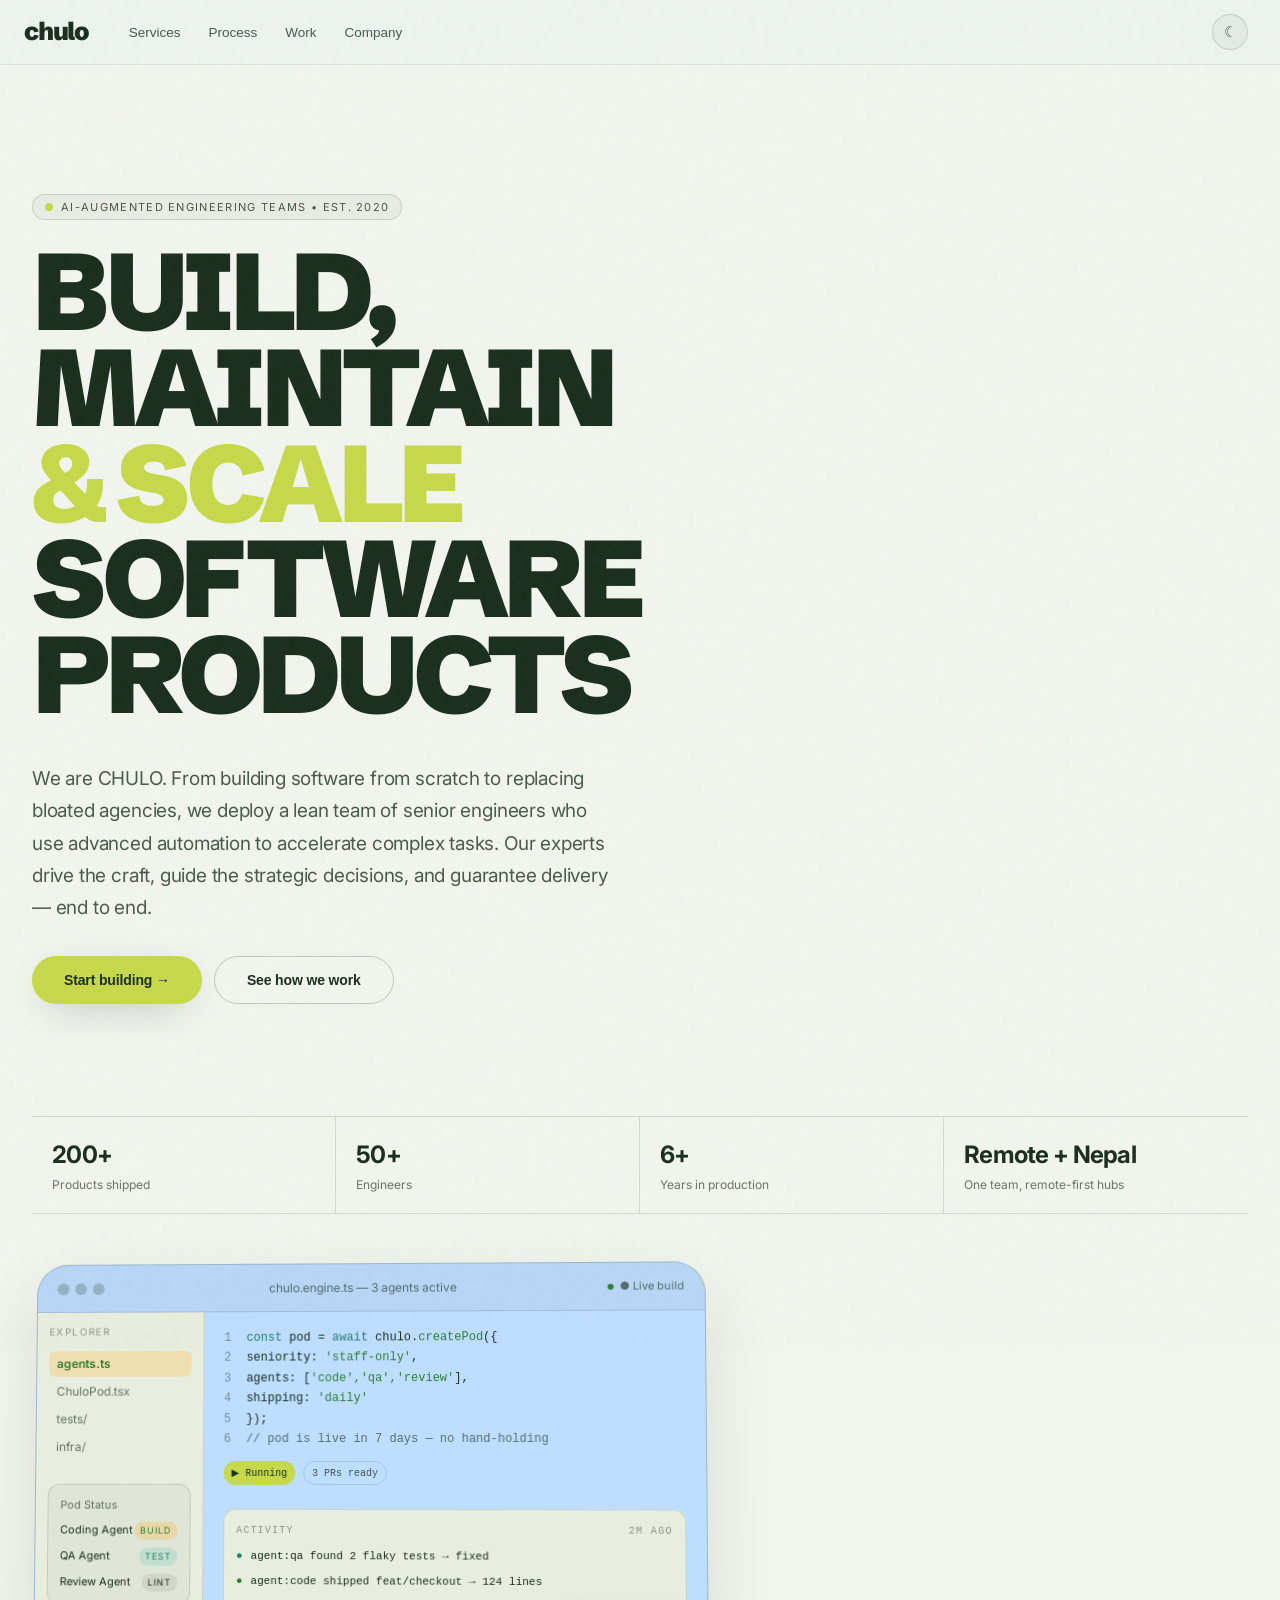
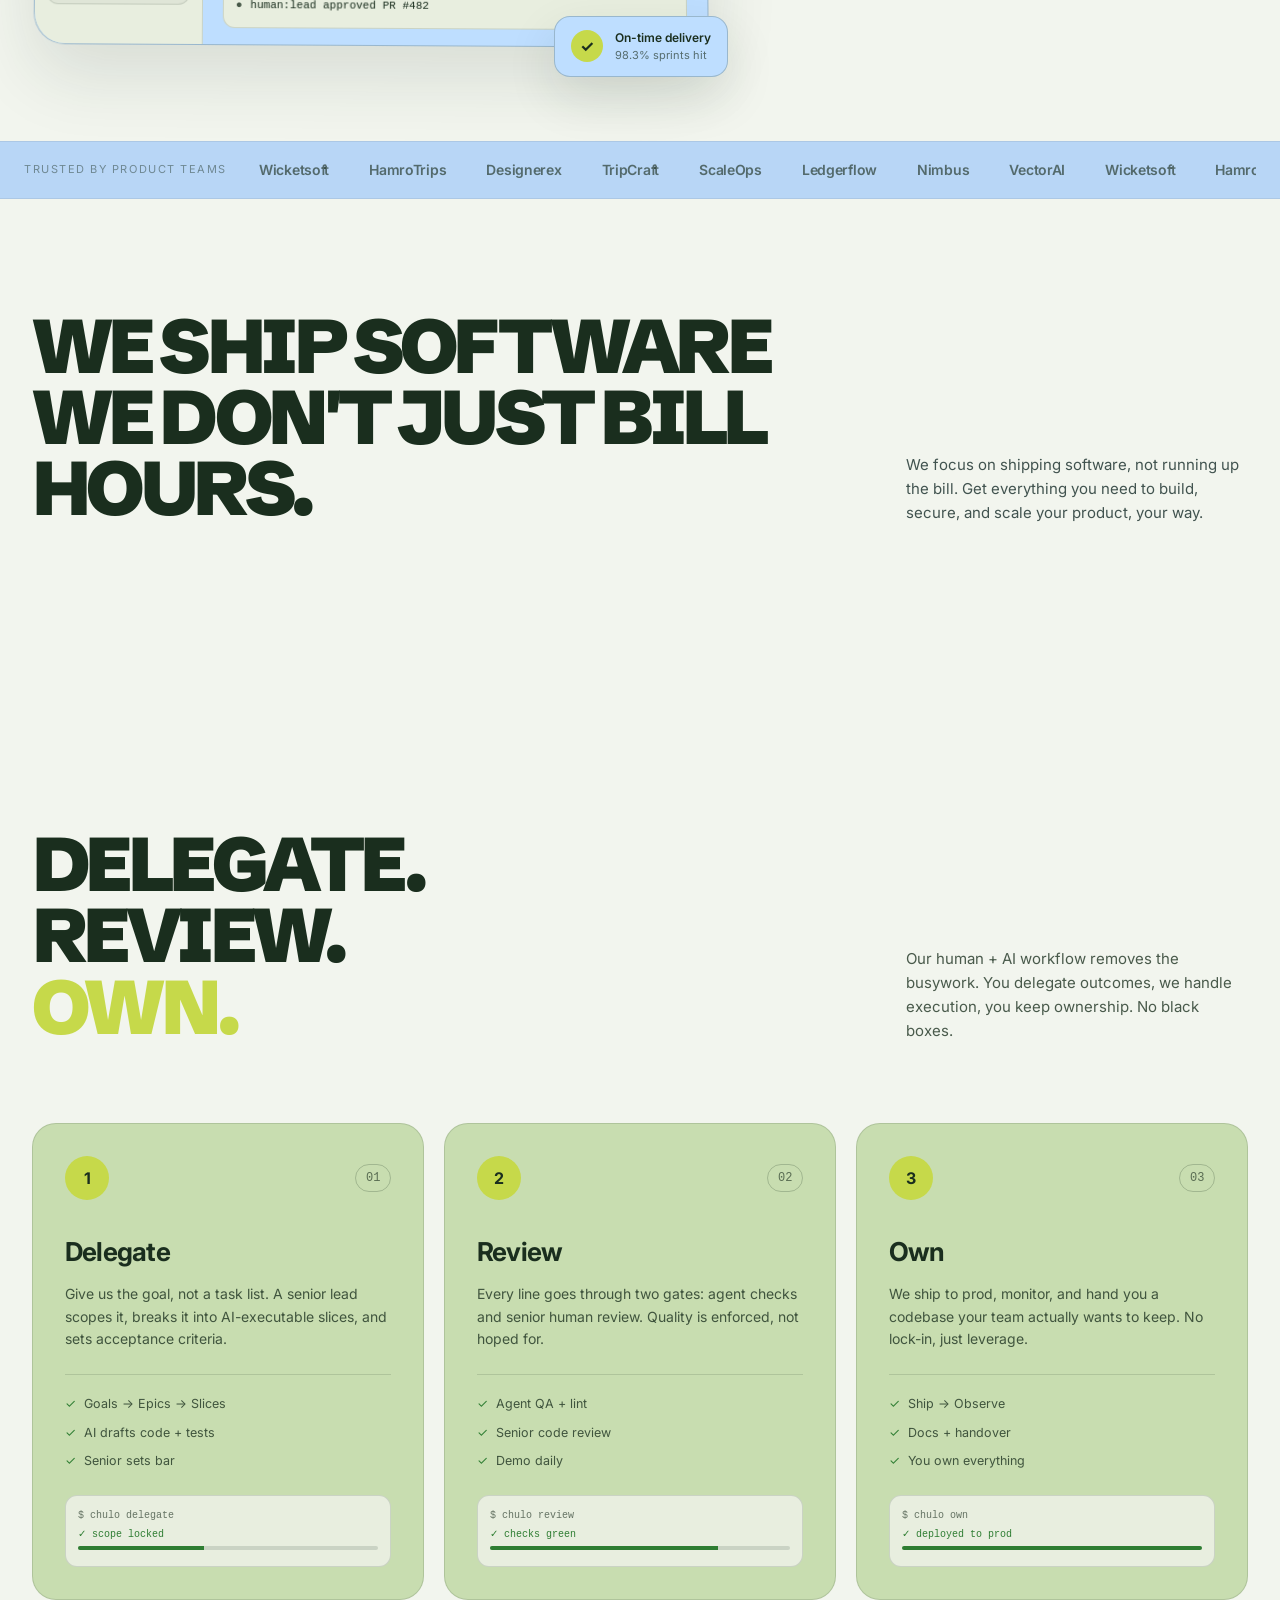
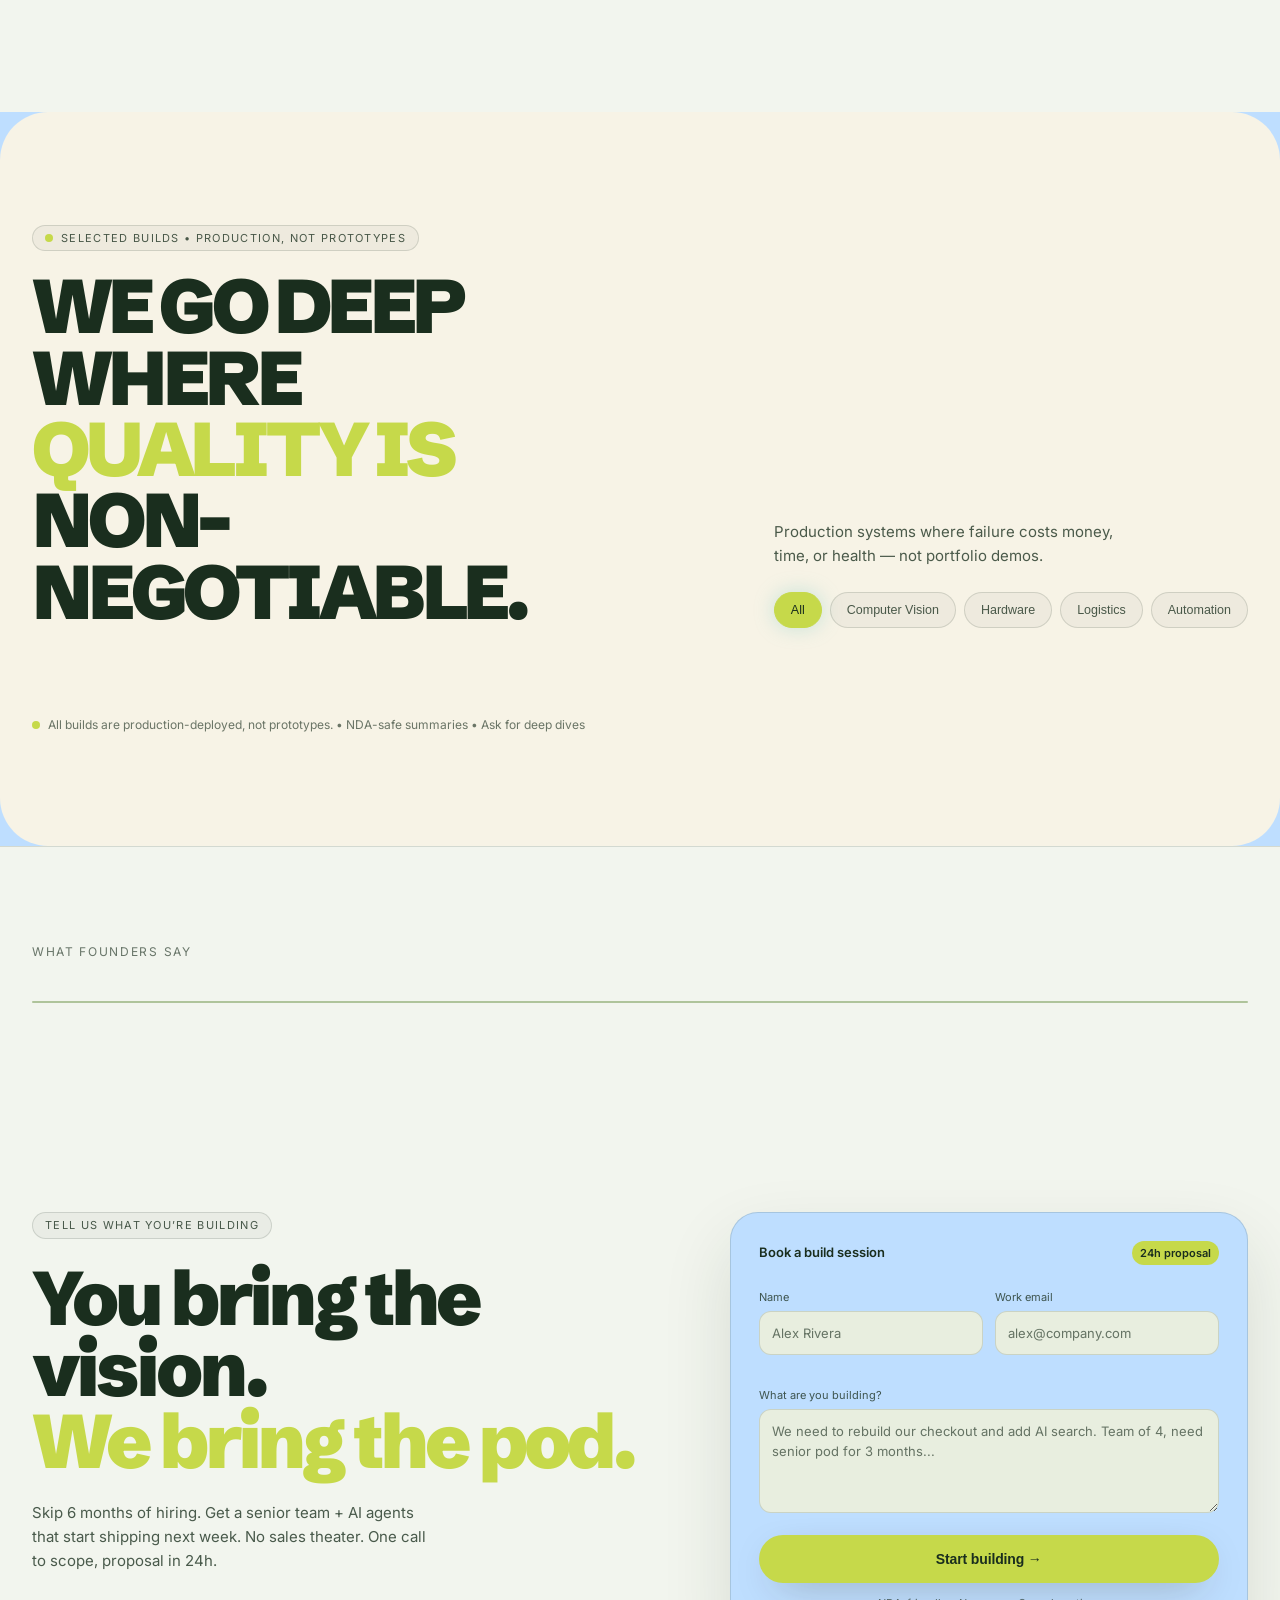
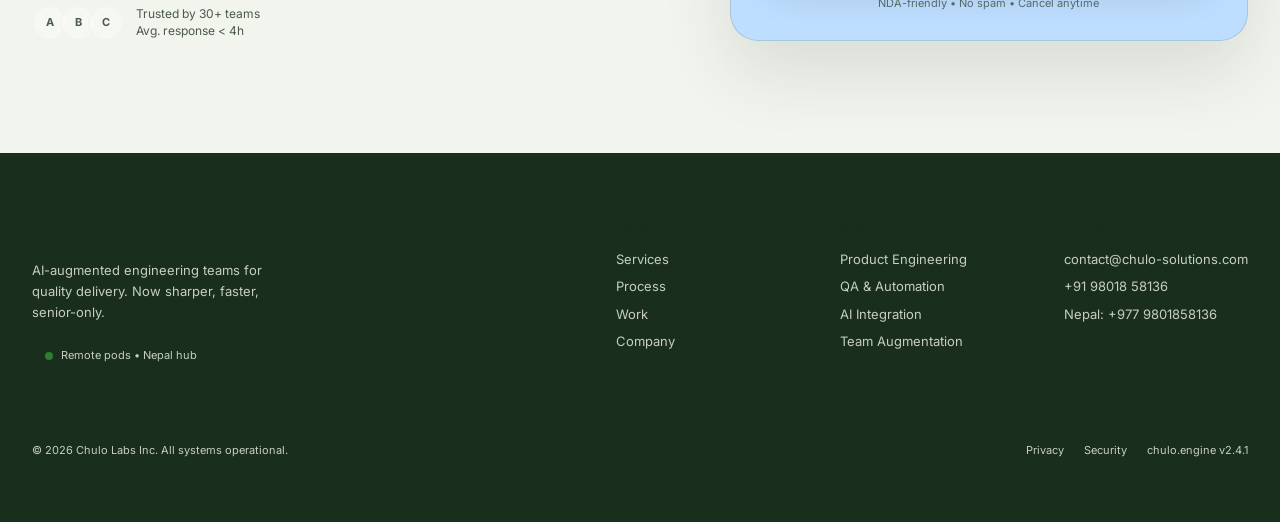
==== commit 99faa42d: "Remove Start building from menubar" ====
--- a/index.html
+++ b/index.html
@@ -23,7 +23,7 @@
           <button data-scroll="company">Company</button>
         </div>
       </div>
-      <button class="btn btn-white desktop-only" data-scroll="cta">Start building →</button>
+
       <button class="theme-toggle" id="themeToggle" aria-label="Toggle light/dark theme"><span class="icon-moon">☾</span><span class="icon-sun">☀</span></button>
       <button class="mobile-toggle" id="mobileToggle" aria-label="Menu">☰</button>
     </div>
@@ -32,7 +32,6 @@
       <button data-scroll="process">Process</button>
       <button data-scroll="work">Work</button>
       <button data-scroll="company">Company</button>
-      <button class="btn btn-white" data-scroll="cta">Start building →</button>
     </div>
   </nav>
 
--- a/styles.css
+++ b/styles.css
@@ -6,57 +6,67 @@
   overflow-x: clip;
 }
 
-/* Themes — Light with palette */
+/* Themes */
 :root {
-  --bg: #FFFFFF;
+  --page-bg: #F2F5EE;
+  --heading-dark: #1A2E1E;
+  --accent-yellow: #C6D94A;
+  --card-bg: #C8DDB0;
+  --badge-green: #8FC88A;
+  --terminal-bg: #E8EEDF;
+  --text-muted: #5C735E;
+  --progress-green: #2E7D32;
+  --pill-border: #1A2E1E;
+  --bg: var(--page-bg);
+  --bg-2: var(--page-bg);
   --bg-2: #F7F3E6;
-  --bg-sunken: #F0EBD9;
-  --bg-soft: rgba(17, 24, 39, 0.04);
-  --bg-soft-strong: rgba(17, 24, 39, 0.07);
+  --bg-sunken: var(--terminal-bg);
+  --bg-soft: rgba(26, 46, 30, 0.04);
+  --bg-soft-strong: rgba(26, 46, 30, 0.08);
   --card: #BEDEFF;
   --card-soft: #BEDEFF;
-  --card-hover: #F5F1DC;
-  --nav-bg: rgba(251, 248, 239, 0.9);
-  --text: #1F2937;
-  --text-2: rgba(31, 41, 55, 0.78);
-  --text-3: rgba(31, 41, 55, 0.64);
-  --text-4: rgba(31, 41, 55, 0.46);
-  --border: rgba(31, 41, 55, 0.14);
-  --border-weak: rgba(31, 41, 55, 0.08);
-  --border-strong: rgba(31, 41, 55, 0.22);
-  --chip: #80CBC4;
-  --chip-text: #0F2F2C;
-  --chip-hover: #6BC0B8;
+  --card-hover: #D6E6BF;
+  --nav-bg: rgba(242, 245, 238, 0.9);
+  --text: var(--heading-dark);
+  --text-2: rgba(26, 46, 30, 0.78);
+  --text-3: rgba(26, 46, 30, 0.64);
+  --text-4: rgba(26, 46, 30, 0.46);
+  --border: rgba(26, 46, 30, 0.14);
+  --border-weak: rgba(26, 46, 30, 0.08);
+  --border-strong: rgba(26, 46, 30, 0.22);
+  --chip: var(--accent-yellow);
+  --chip-text: var(--heading-dark);
+  --chip-hover: #D6E05A;
   --chip-soft: rgba(128, 203, 196, 0.22);
   --chip-glow: rgba(128, 203, 196, 0.4);
-  --accent: #FFB433;
-  --accent-ink: #2F2108;
-  --accent-hover: #FFA61A;
+  --accent: var(--accent-yellow);
+  --accent-ink: var(--heading-dark);
+  --accent-hover: #D6E05A;
   --accent-soft: rgba(255, 180, 51, 0.28);
   --accent-glow: rgba(255, 180, 51, 0.45);
-  --lime: #1F7F6B;
+  --lime: var(--progress-green);
   --lime-soft: rgba(31, 127, 107, 0.5);
   --lime-glow: rgba(31, 127, 107, 0.18);
   --purple: #1F7F6B;
-  --green: #1F7F6B;
-  --shadow-lg: 0 30px 70px rgba(31, 41, 55, 0.12);
-  --shadow-md: 0 20px 50px rgba(31, 41, 55, 0.12);
-  --shadow-hover: 0 40px 80px rgba(31, 41, 55, 0.16);
-  --tag-bg: rgba(128, 203, 196, 0.22);
-  --tag-text: #0F2F2C;
-  --panel-bg: #B4EBE6;
-  --panel-text: #102523;
+  --green: var(--progress-green);
+  --shadow-lg: 0 30px 70px rgba(26, 46, 30, 0.12);
+  --shadow-md: 0 20px 50px rgba(26, 46, 30, 0.12);
+  --shadow-hover: 0 40px 80px rgba(26, 46, 30, 0.16);
+  --tag-bg: var(--badge-green);
+  --tag-text: var(--heading-dark);
+  --panel-bg: var(--card-bg);
+  --panel-text: var(--heading-dark);
   --panel-text-2: rgba(16, 37, 35, 0.78);
   --panel-text-3: rgba(16, 37, 35, 0.66);
   --panel-border: rgba(16, 37, 35, 0.16);
   --panel-hover: rgba(16, 37, 35, 0.04);
-  --panel-chip: #80CBC4;
-  --panel-chip-text: #0F2F2C;
+  --panel-chip: var(--accent-yellow);
+  --panel-chip-text: var(--heading-dark);
   --panel-chip-glow: rgba(128, 203, 196, 0.4);
-  --panel-card: rgba(255, 255, 255, 0.7);
-  --panel-card-active: #BEDEFF;
+  --panel-card: rgba(255, 255, 255, 0.4);
+  --panel-card-active: rgba(255, 255, 255, 0.6);
   --panel-track: rgba(16, 37, 35, 0.12);
-  --cta-bg: #F7F3E6;
+  --cta-bg: var(--page-bg);
   --cta-overlay: transparent;
   --font-display: 'Schibsted Grotesk', 'Inter', system-ui, sans-serif;
 }
@@ -107,7 +117,7 @@
   --panel-chip-text: #F7F8EC;
   --panel-chip-glow: rgba(24,96,73,0.22);
   --panel-card: rgba(255,253,242,0.6);
-  --panel-card-active: #BEDEFF;
+  --panel-card-active: rgba(255, 255, 255, 0.6);
   --panel-track: rgba(20,17,13,0.06);
   --cta-bg: #0A0806;
   --cta-overlay: rgba(0,0,0,0.8);
@@ -261,14 +271,23 @@
 /* Hero */
 .hero {
   position: relative;
+  width: 100%;
+  margin: 0;
+  padding: 4rem 0 4rem;
+  overflow-x: clip;
+  background: var(--page-bg);
+}
+.hero > * {
   max-width: 1280px;
   margin: 0 auto;
-  padding: 4rem 1.5rem 4rem;
-  overflow-x: clip;
-  background: #FFFFFF;
+  padding: 0 1.5rem;
 }
 .hero-bg {
-  display: none;
+  position: absolute;
+  inset: 0;
+  background: var(--page-bg);
+  pointer-events: none;
+  z-index: 0;
 }
 .hero-grid {
   position: relative;
@@ -277,7 +296,8 @@
   gap: 3rem;
 }
 @media (min-width: 768px) {
-  .hero { padding: 8rem 2rem 6rem; }
+  .hero { padding: 8rem 0 6rem; }
+  .hero > * { padding: 0 2rem; }
   .hero-grid { grid-template-columns: 1.15fr 0.85fr; gap: 3rem; align-items: center; }
 }
 .badge {
@@ -618,7 +638,7 @@
 
 /* Services */
 .services {
-  background: var(--panel-bg);
+  background: var(--page-bg);
   color: var(--panel-text);
   border-radius: 0;
   margin-top: 0;
@@ -629,7 +649,7 @@
 .services-bg {
   position: absolute;
   inset: 0;
-  background: var(--panel-bg);
+  background: var(--page-bg);
   pointer-events: none;
   z-index: 0;
 }
@@ -819,12 +839,12 @@
 .process-card {
   border-radius: 24px;
   border: 1px solid var(--border);
-  background: var(--card-soft);
+  background: var(--card-bg);
   padding: 1.5rem;
   transition: all 0.2s;
 }
 .process-card:hover {
-  background: var(--card-hover);
+  background: #D6E6BF;
   border-color: var(--border-strong);
 }
 @media (min-width: 768px) { .process-card { padding: 2rem; } }
@@ -1119,7 +1139,7 @@
 
 /* Testimonials */
 .testimonials {
-  background: var(--bg);
+  background: var(--page-bg);
   border-top: 1px solid var(--border);
   padding: 4rem 0;
 }
@@ -1144,7 +1164,7 @@
   width: 32px;
   background: var(--chip);
 }
-.testimonial-slider { overflow: hidden; border-radius: 32px; border: 1px solid var(--border); background: var(--card-soft); }
+.testimonial-slider { overflow: hidden; border-radius: 32px; border: 1px solid var(--border); background: var(--card-bg); }
 .testimonial-track {
   display: flex;
   transition: transform 0.7s cubic-bezier(0.22, 1, 0.36, 1);
@@ -1340,9 +1360,16 @@
 /* Footer */
 .footer {
   border-top: 1px solid var(--border);
-  background: var(--bg);
-  color: var(--text-2);
+  background: #1A2E1E;
+  color: rgba(242, 245, 238, 0.8);
   padding: 3rem 0;
+}
+.footer .logo,
+.footer-links h4 {
+  color: #F2F5EE;
+}
+.footer-links a:hover {
+  color: #F2F5EE;
 }
 @media (min-width: 768px) { .footer { padding: 4rem 0; } }
 .footer-top {
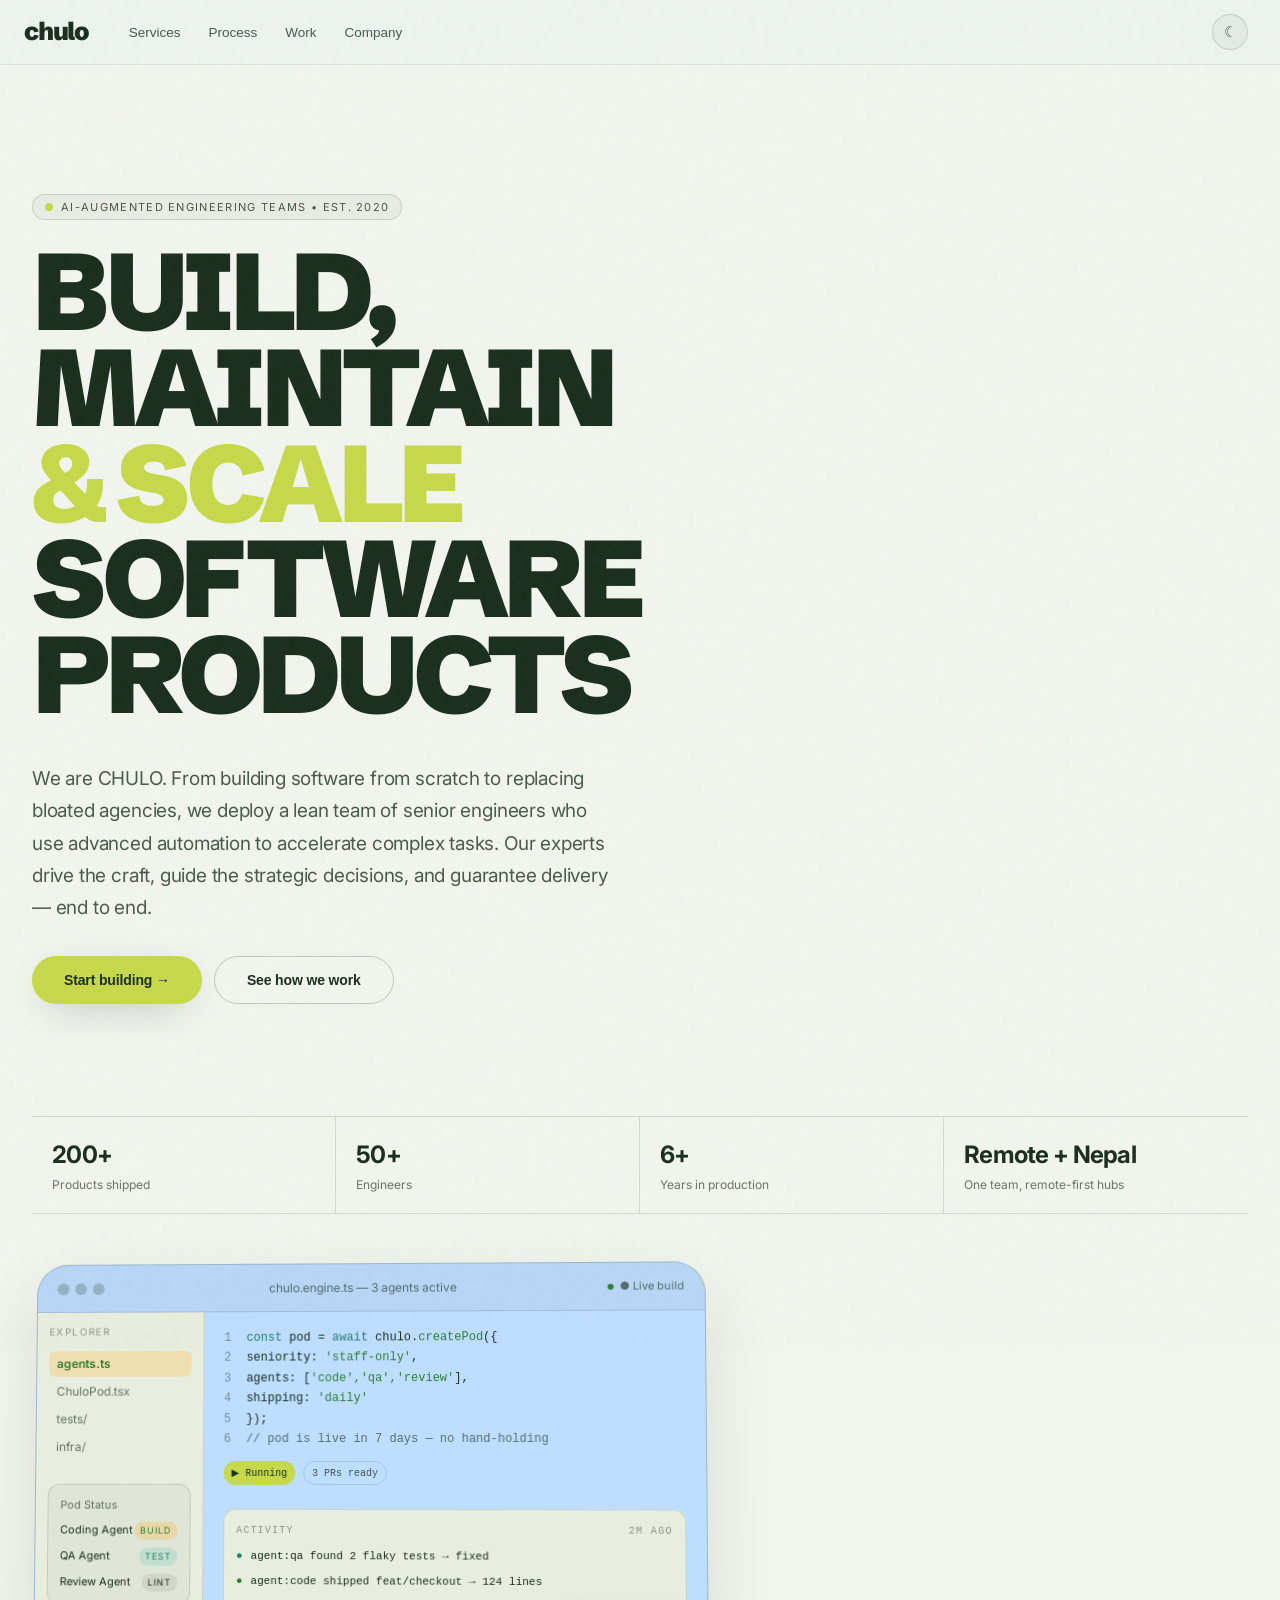
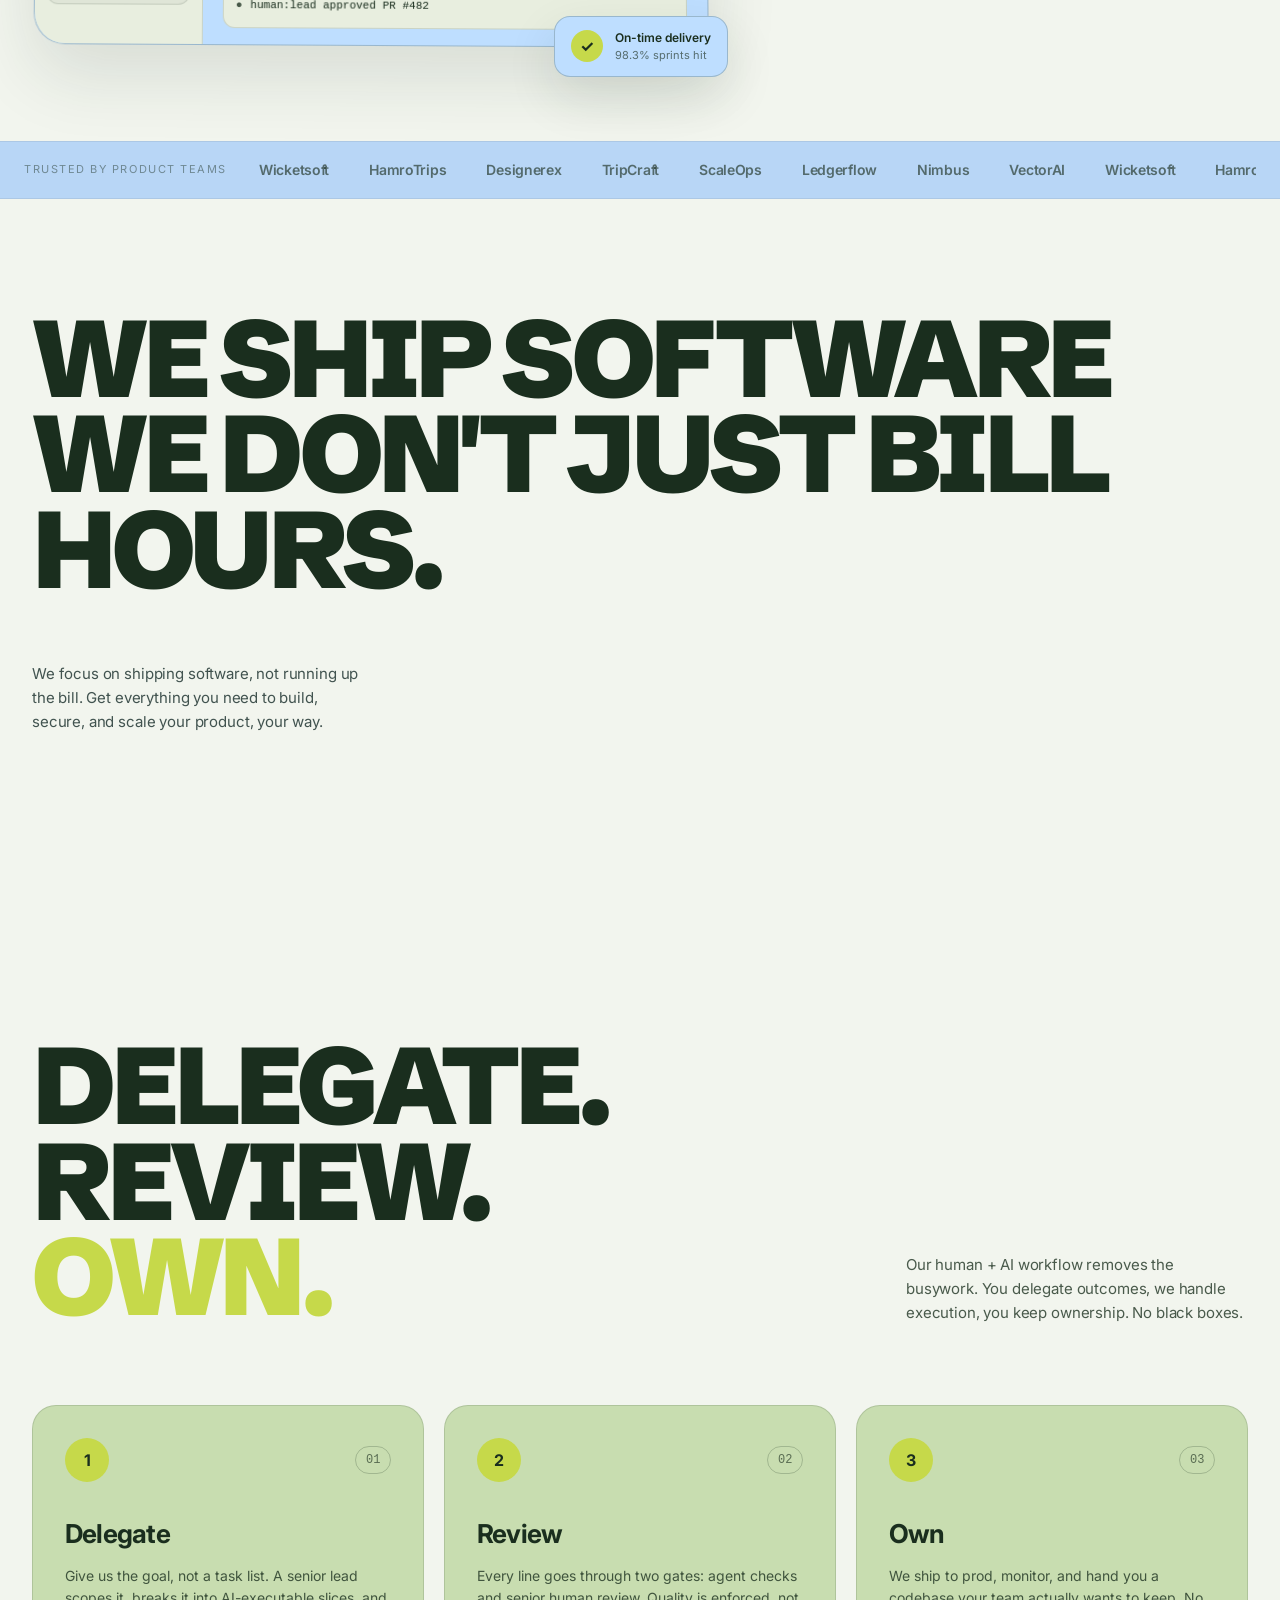
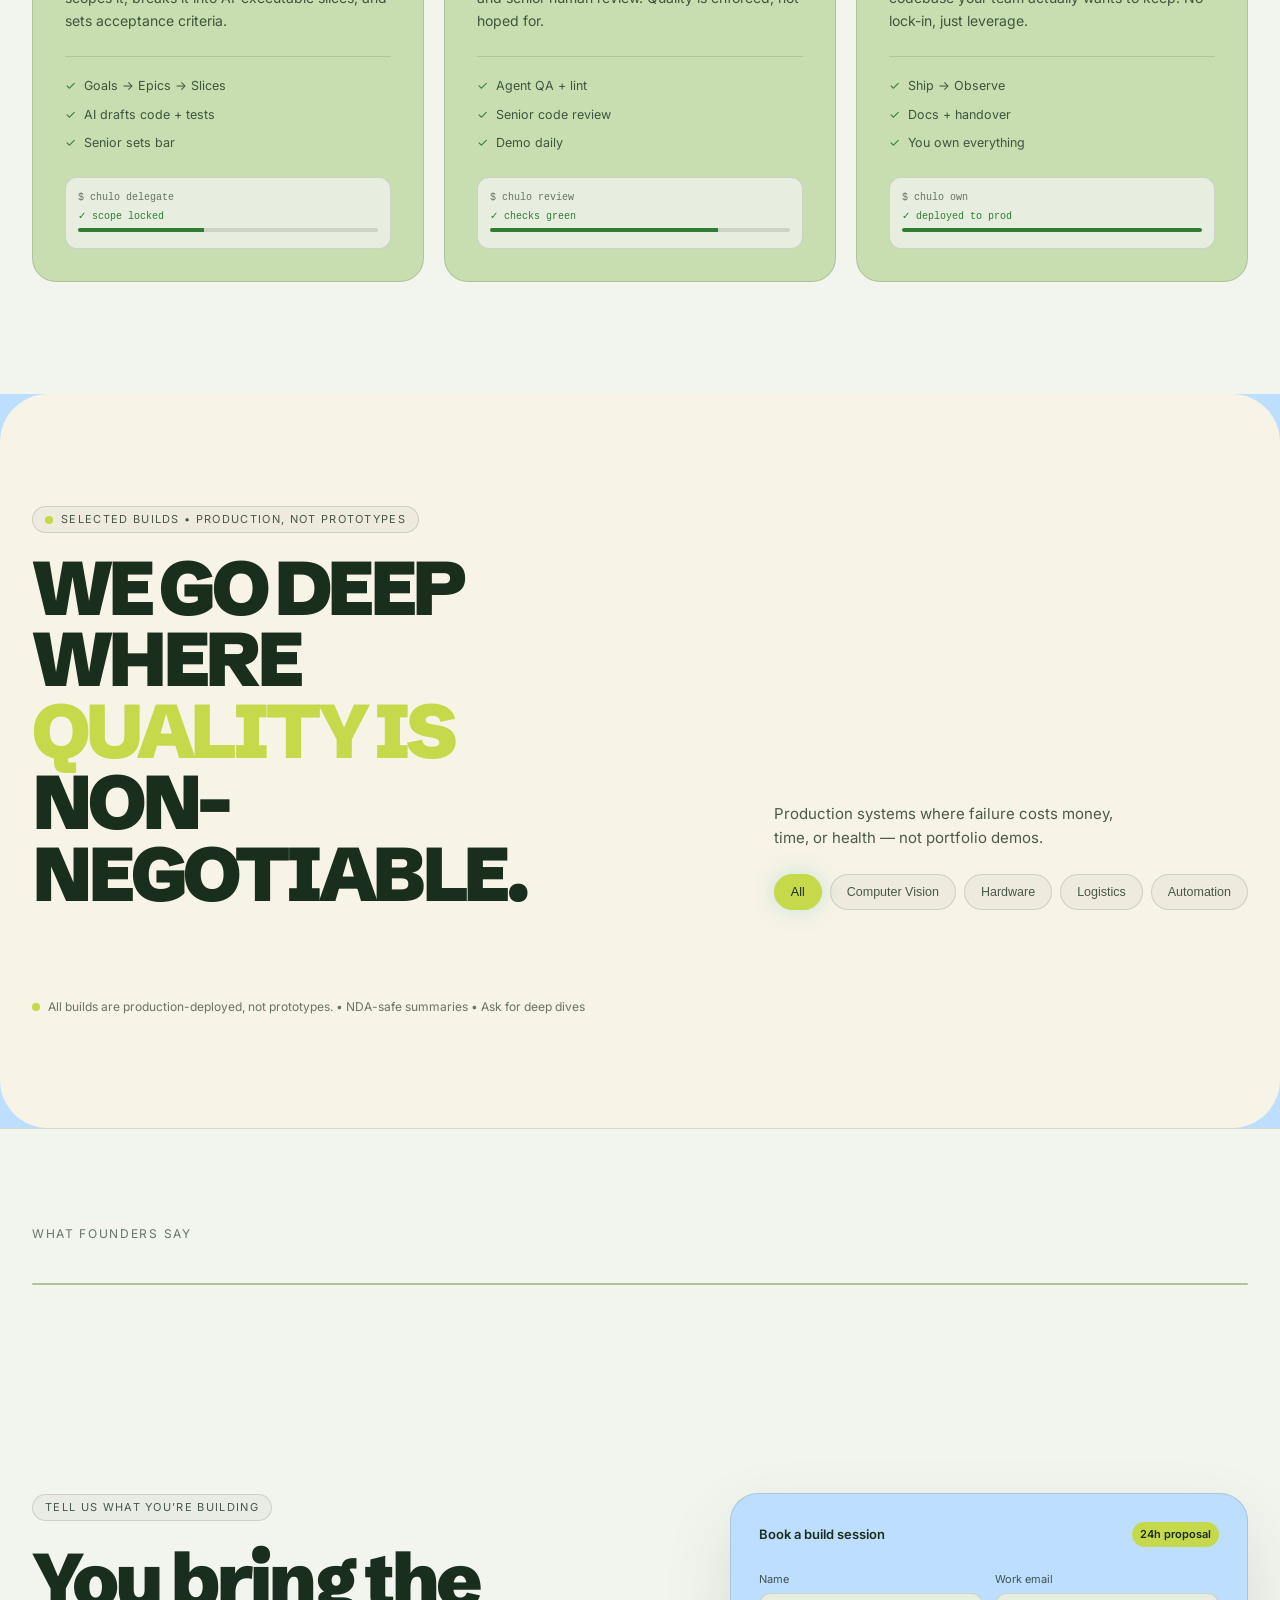
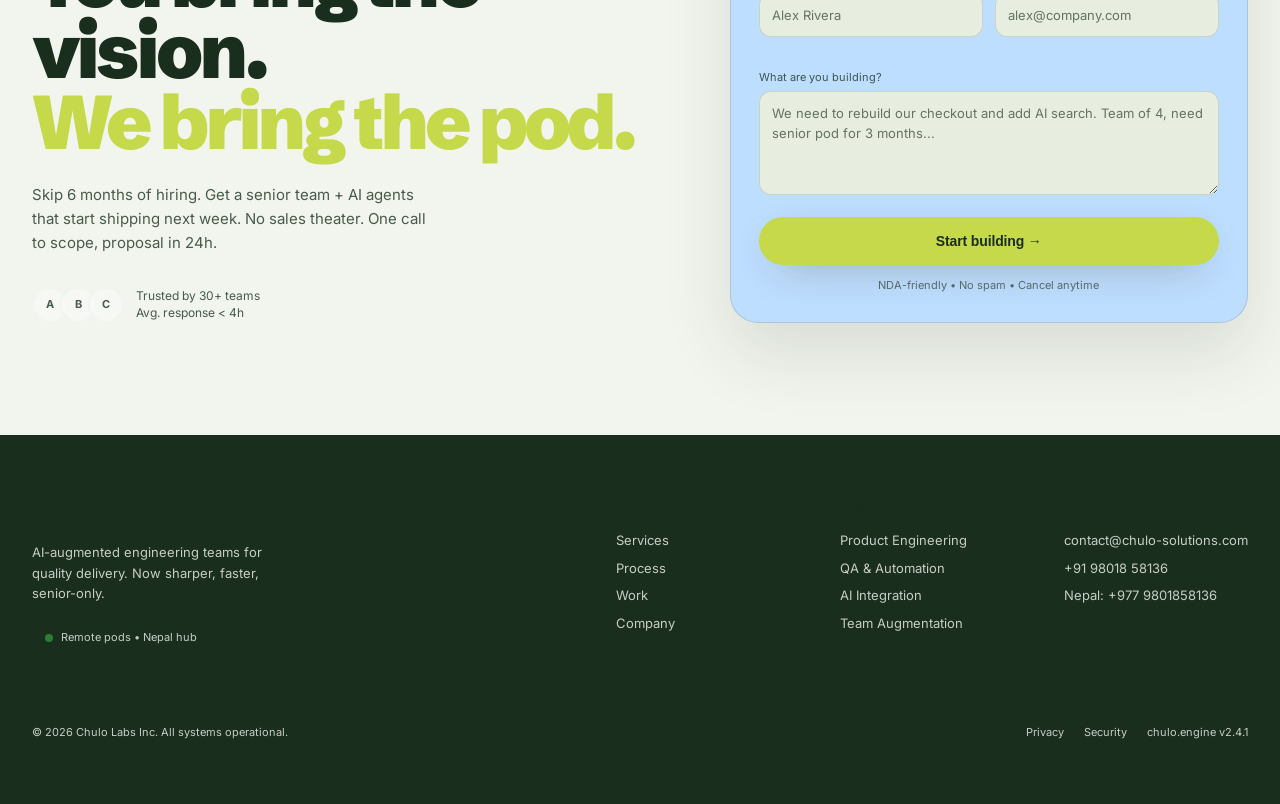
==== commit 60890efe: "Align section headers like hero" ====
--- a/index.html
+++ b/index.html
@@ -152,8 +152,8 @@
     <div class="services-bg"></div>
     <div class="container">
       <div class="section-header">
-        <h2>We ship software<br>we don't just bill hours.</h2>
-        <p>We focus on shipping software, not running up the bill. Get everything you need to build, secure, and scale your product, your way.</p>
+        <h1>We ship software<br>we don't just bill hours.</h1>
+        <p class="hero-lead">We focus on shipping software, not running up the bill. Get everything you need to build, secure, and scale your product, your way.</p>
       </div>
       <div class="service-list" id="serviceList"></div>
     </div>
@@ -163,8 +163,8 @@
   <section id="process" class="process">
     <div class="container">
       <div class="section-header process-header">
-        <h2>Delegate.<br>Review.<br><span class="dim">Own.</span></h2>
-        <p>Our human + AI workflow removes the busywork. You delegate outcomes, we handle execution, you keep ownership. No black boxes.</p>
+        <h1>Delegate.<br>Review.<br><span class="dim">Own.</span></h1>
+        <p class="hero-lead">Our human + AI workflow removes the busywork. You delegate outcomes, we handle execution, you keep ownership. No black boxes.</p>
       </div>
       <div class="process-grid">
         <div class="process-card">
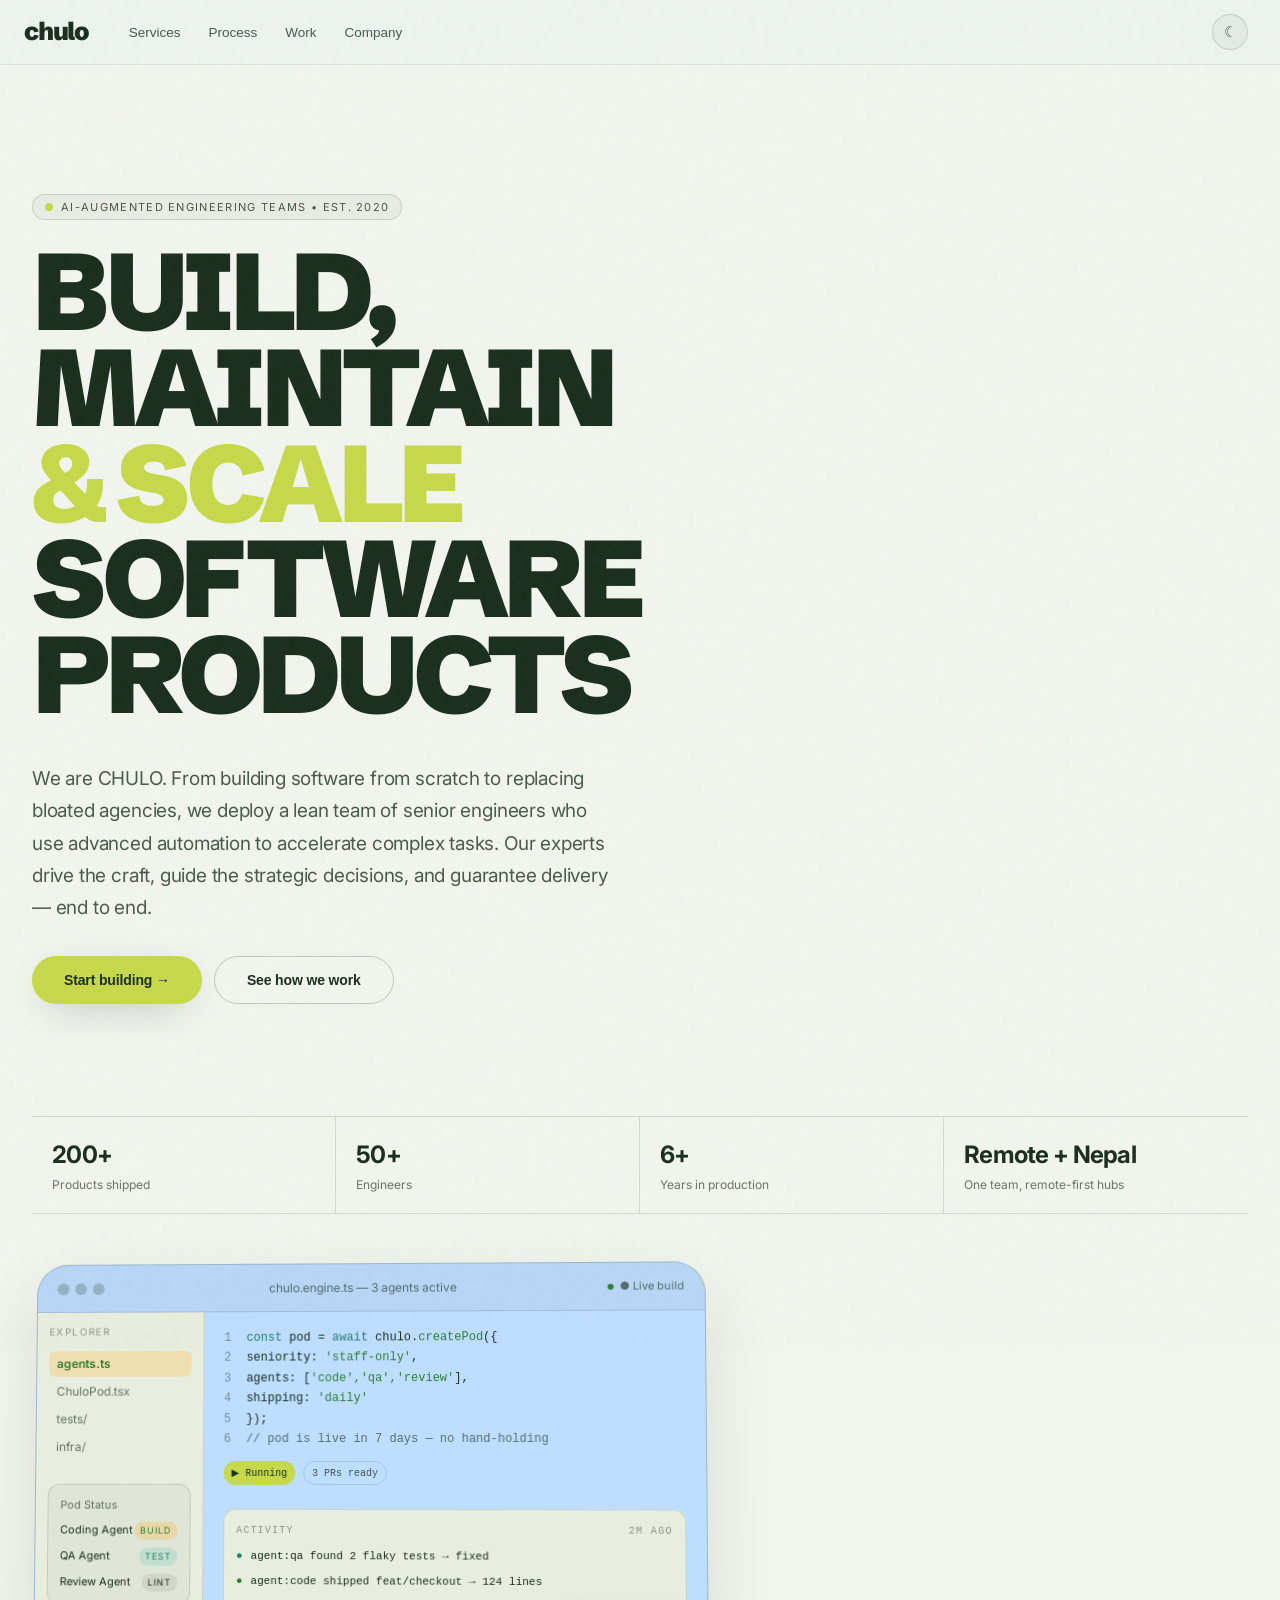
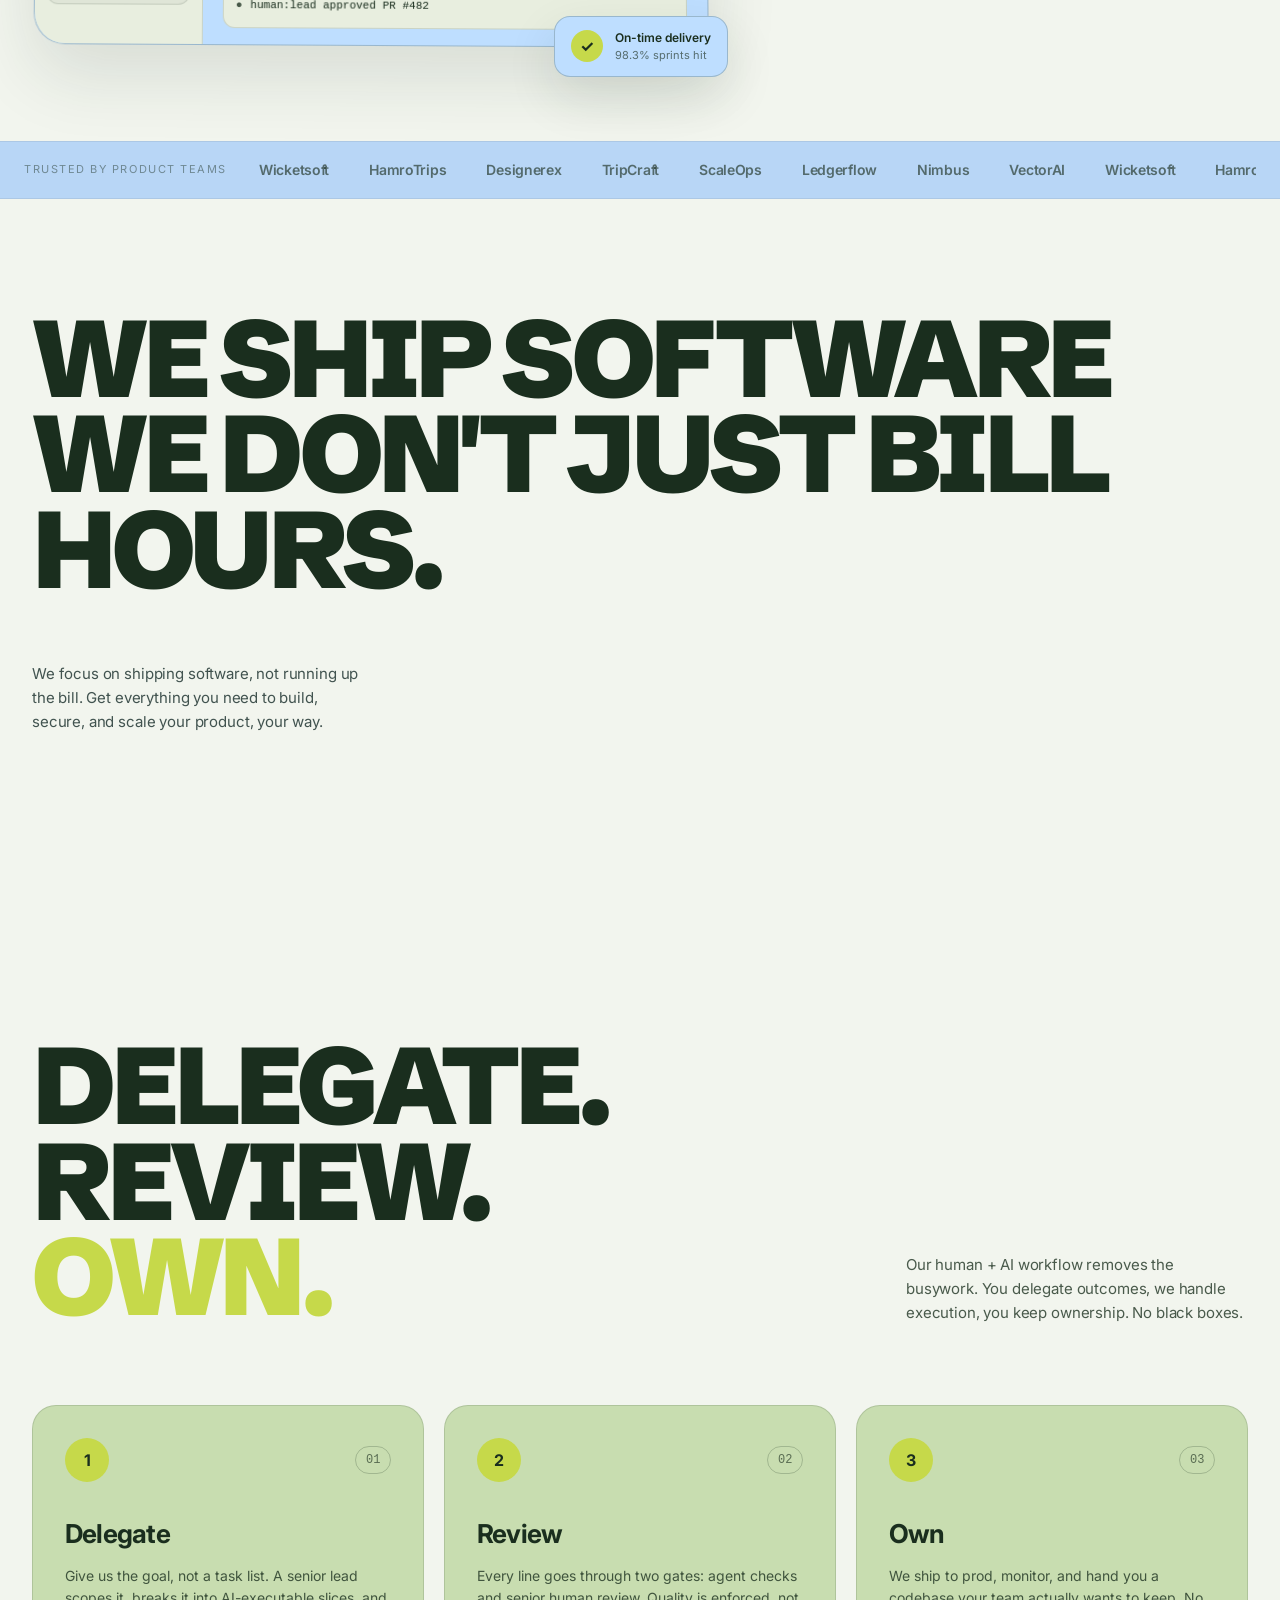
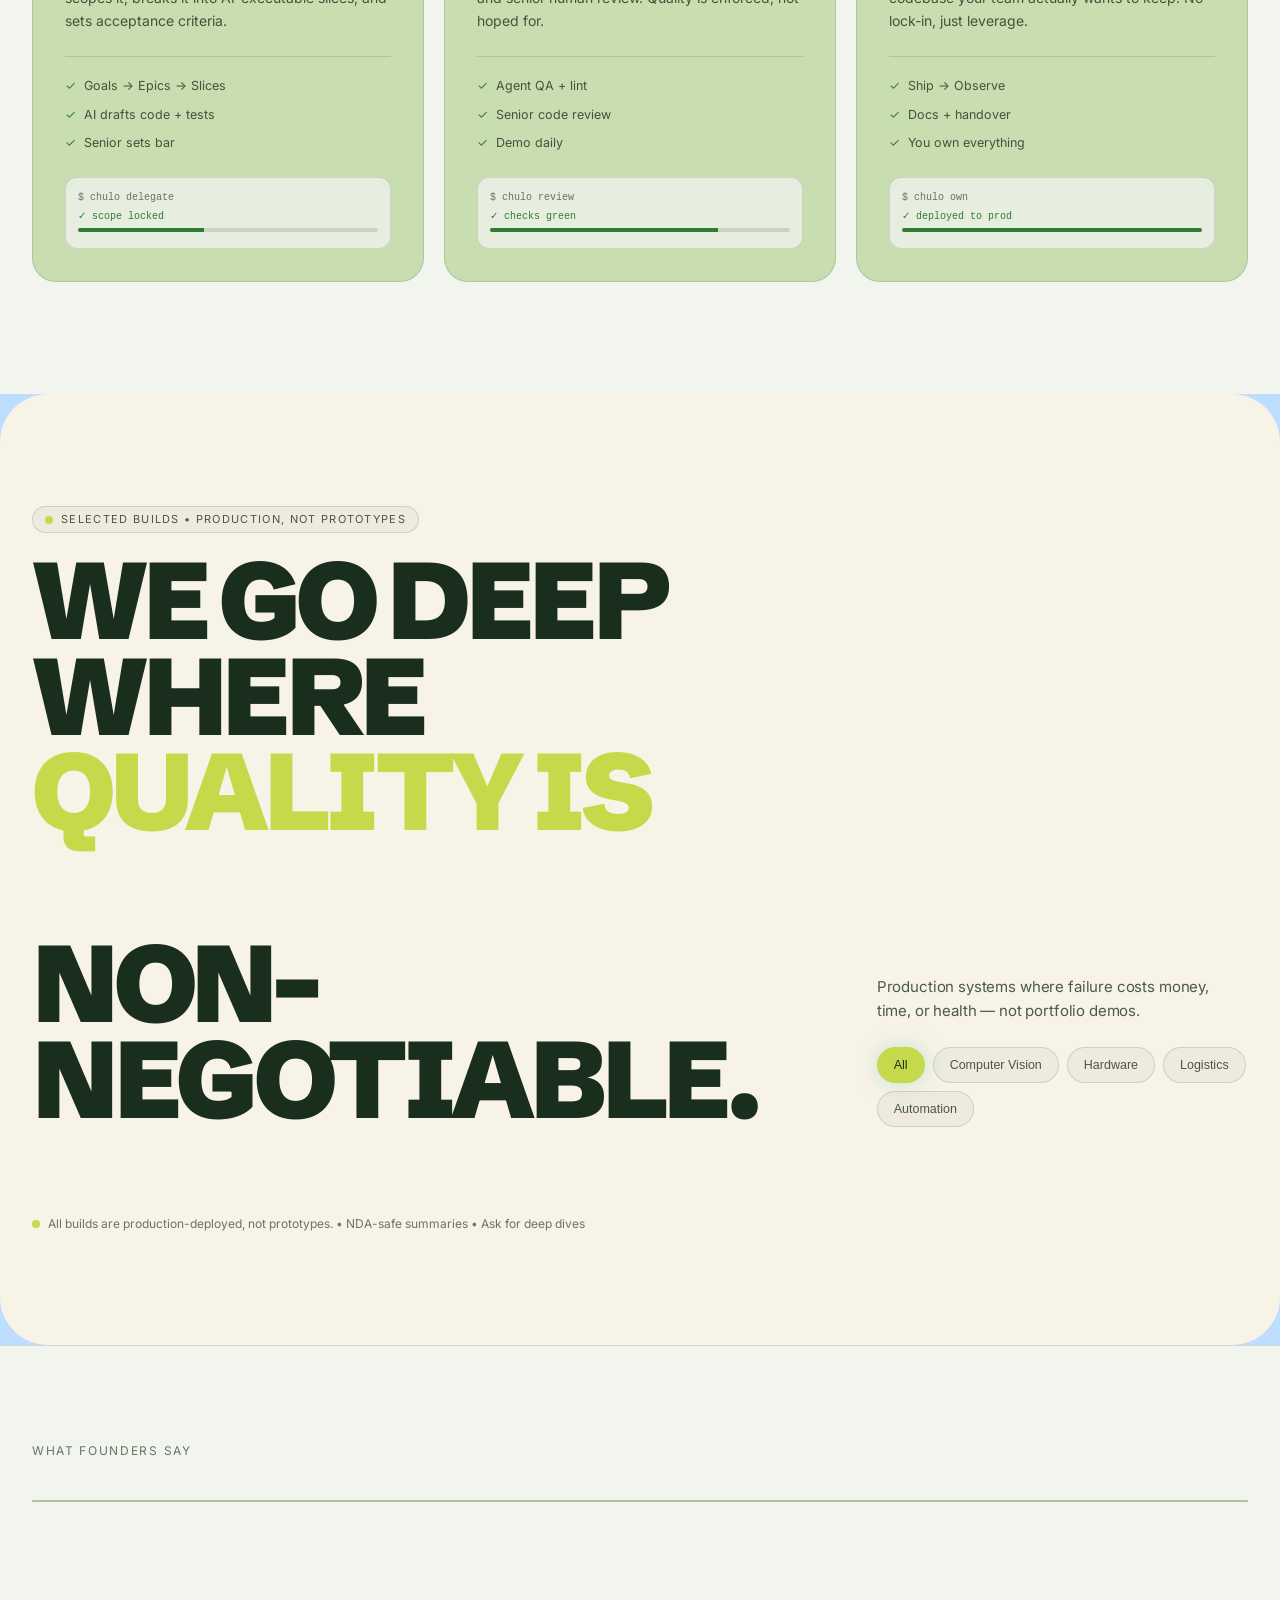
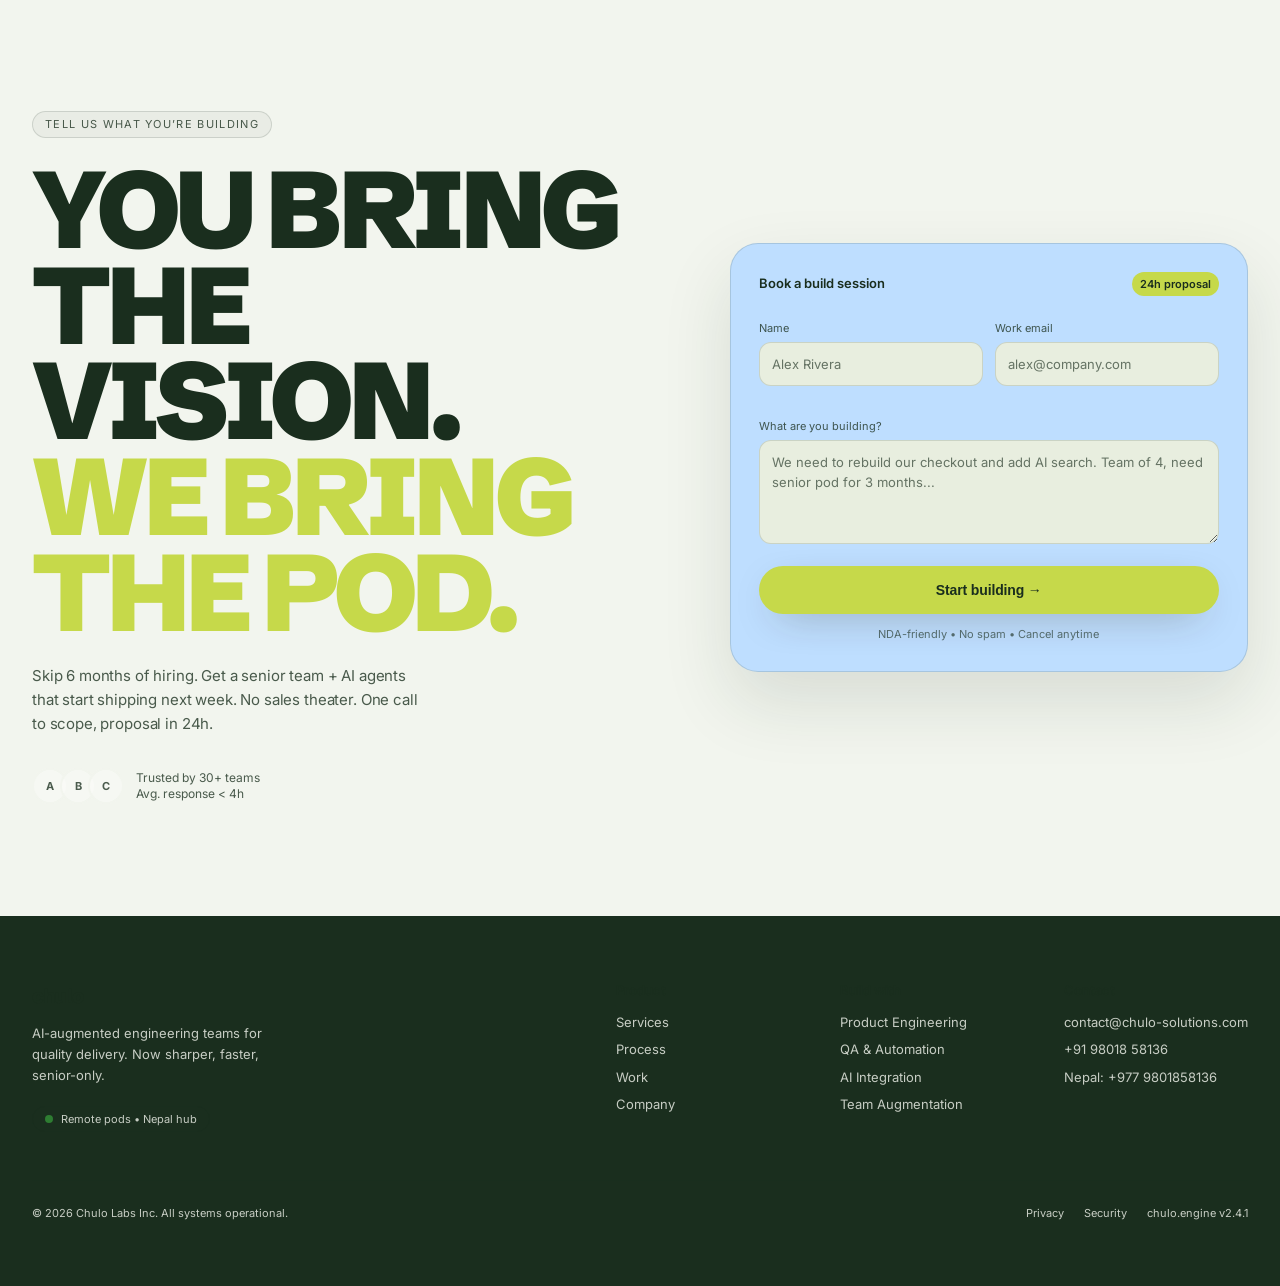
==== commit 58fa3876: "Align work and CTA headers like hero" ====
--- a/index.html
+++ b/index.html
@@ -235,10 +235,10 @@
             <span class="dot"></span>
             Selected builds • Production, not prototypes
           </div>
-          <h2>We go deep where<br><span class="dim">quality is</span><br>non-negotiable.</h2>
+          <h1>We go deep where<br><span class="dim">quality is</span><br>non-negotiable.</h1>
         </div>
         <div>
-          <p>Production systems where failure costs money, time, or health — not portfolio demos.</p>
+          <p class="hero-lead">Production systems where failure costs money, time, or health — not portfolio demos.</p>
           <div class="filters" id="filters">
             <button class="filter active" data-filter="All">All</button>
             <button class="filter" data-filter="Computer Vision">Computer Vision</button>
@@ -274,8 +274,8 @@
     <div class="container cta-grid">
       <div class="cta-content">
         <div class="badge">Tell us what you’re building</div>
-        <h2>You bring the vision.<br><span class="dim">We bring the pod.</span></h2>
-        <p>Skip 6 months of hiring. Get a senior team + AI agents that start shipping next week. No sales theater. One call to scope, proposal in 24h.</p>
+        <h1>You bring the vision.<br><span class="dim">We bring the pod.</span></h1>
+        <p class="hero-lead">Skip 6 months of hiring. Get a senior team + AI agents that start shipping next week. No sales theater. One call to scope, proposal in 24h.</p>
         <div class="cta-trust">
           <div class="avatars"><span>A</span><span>B</span><span>C</span></div>
           <div>Trusted by 30+ teams<br>Avg. response &lt; 4h</div>
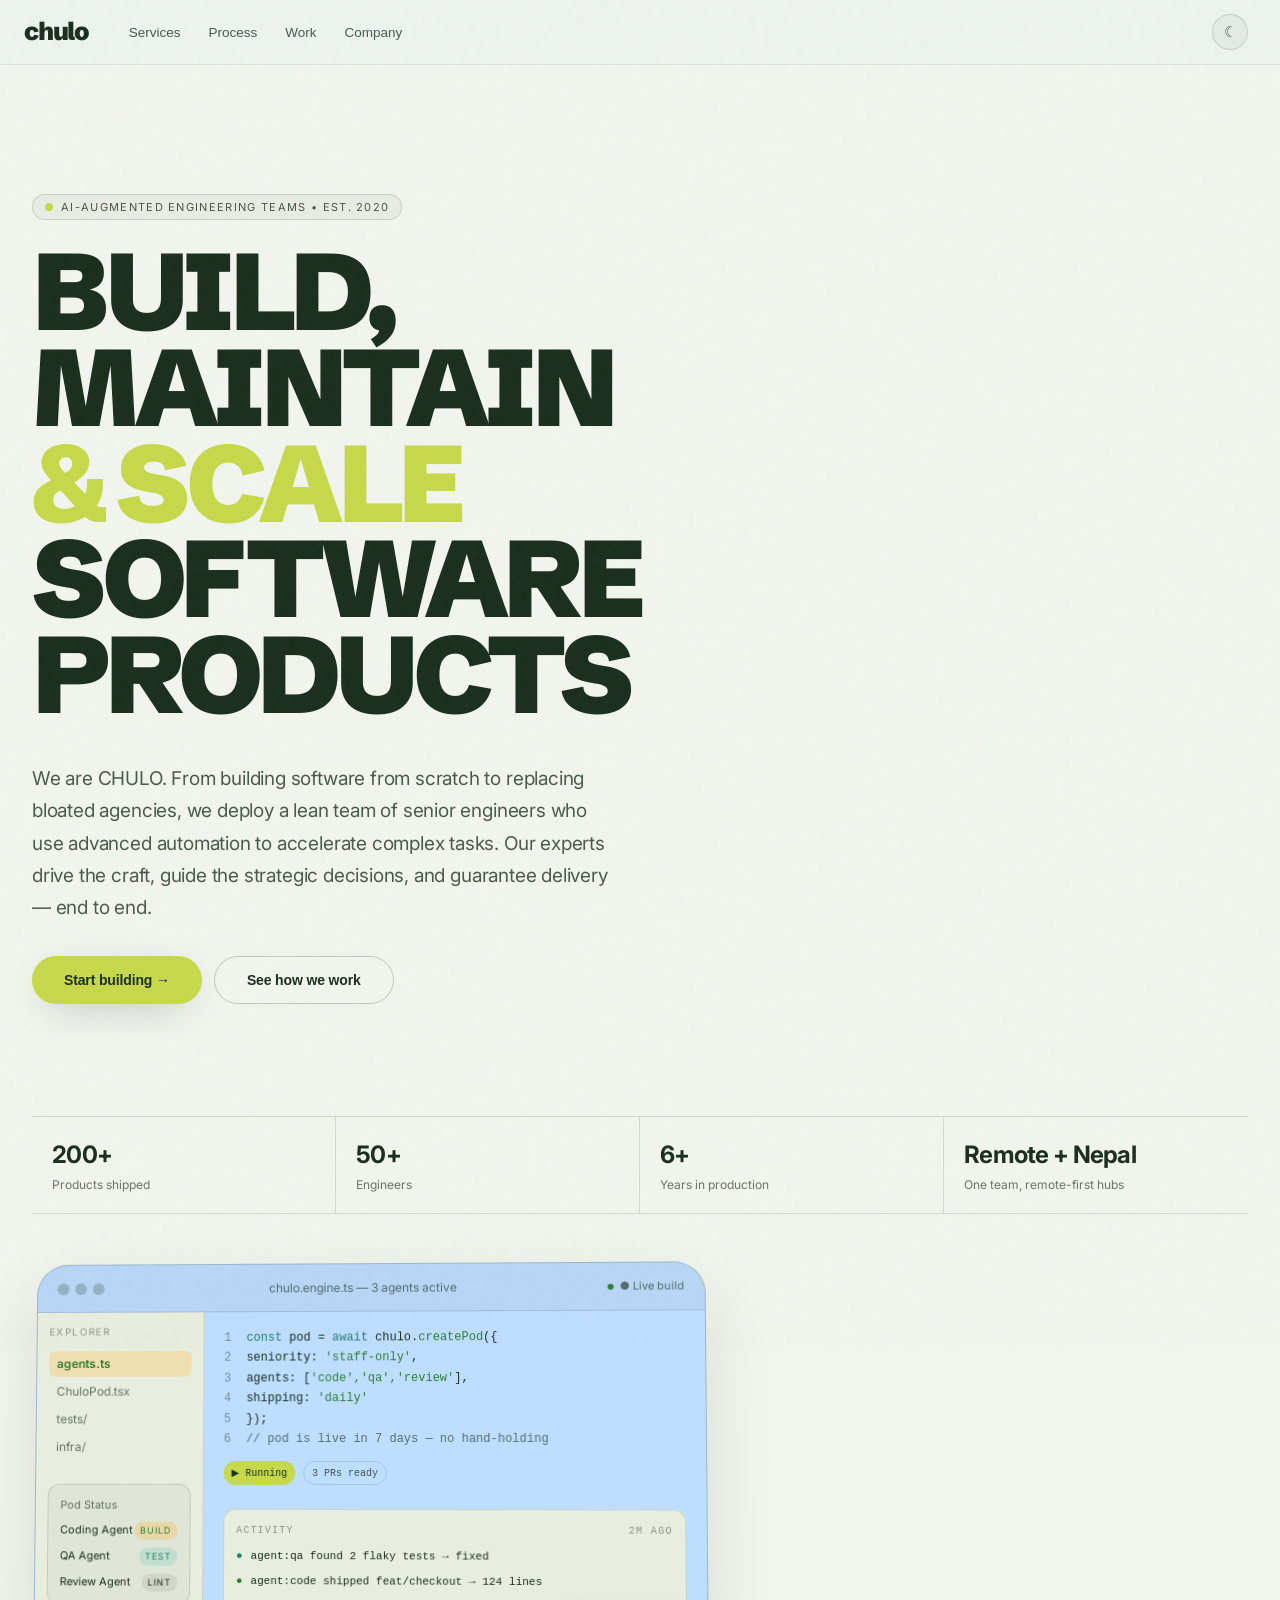
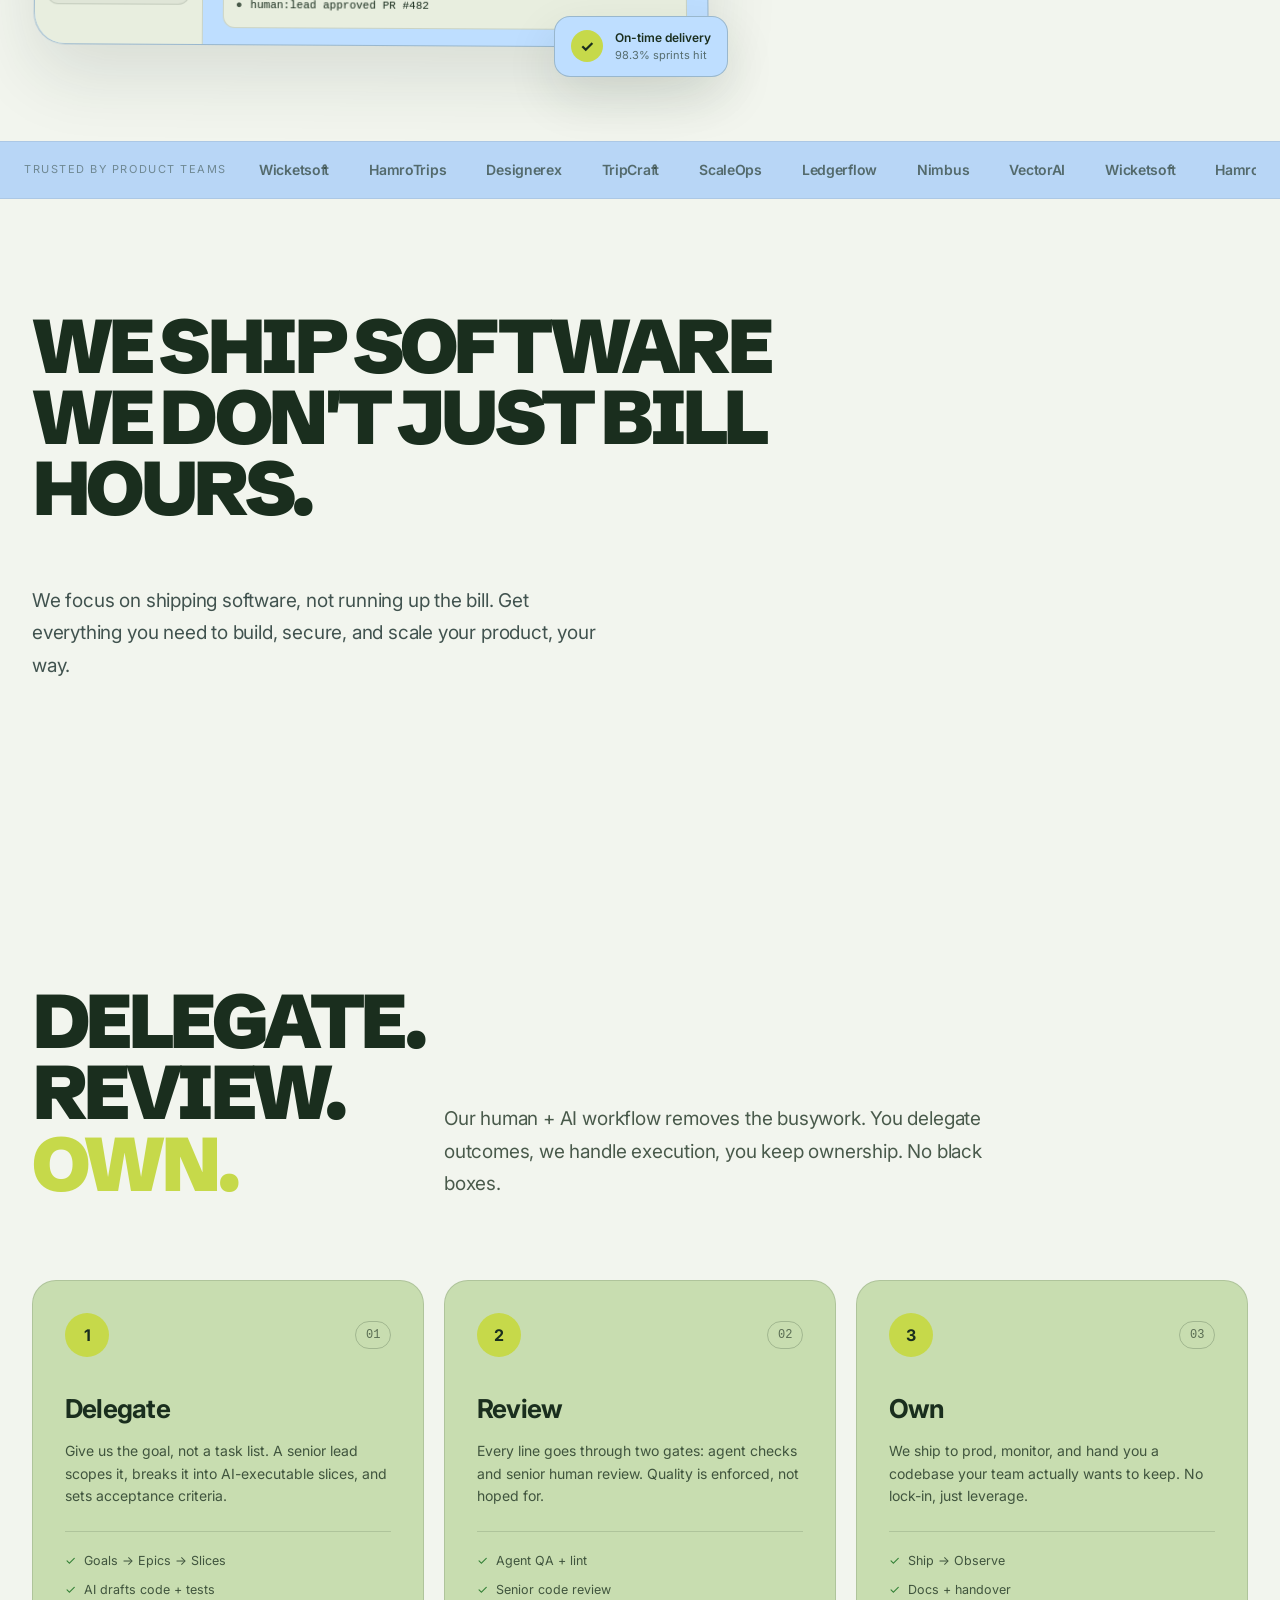
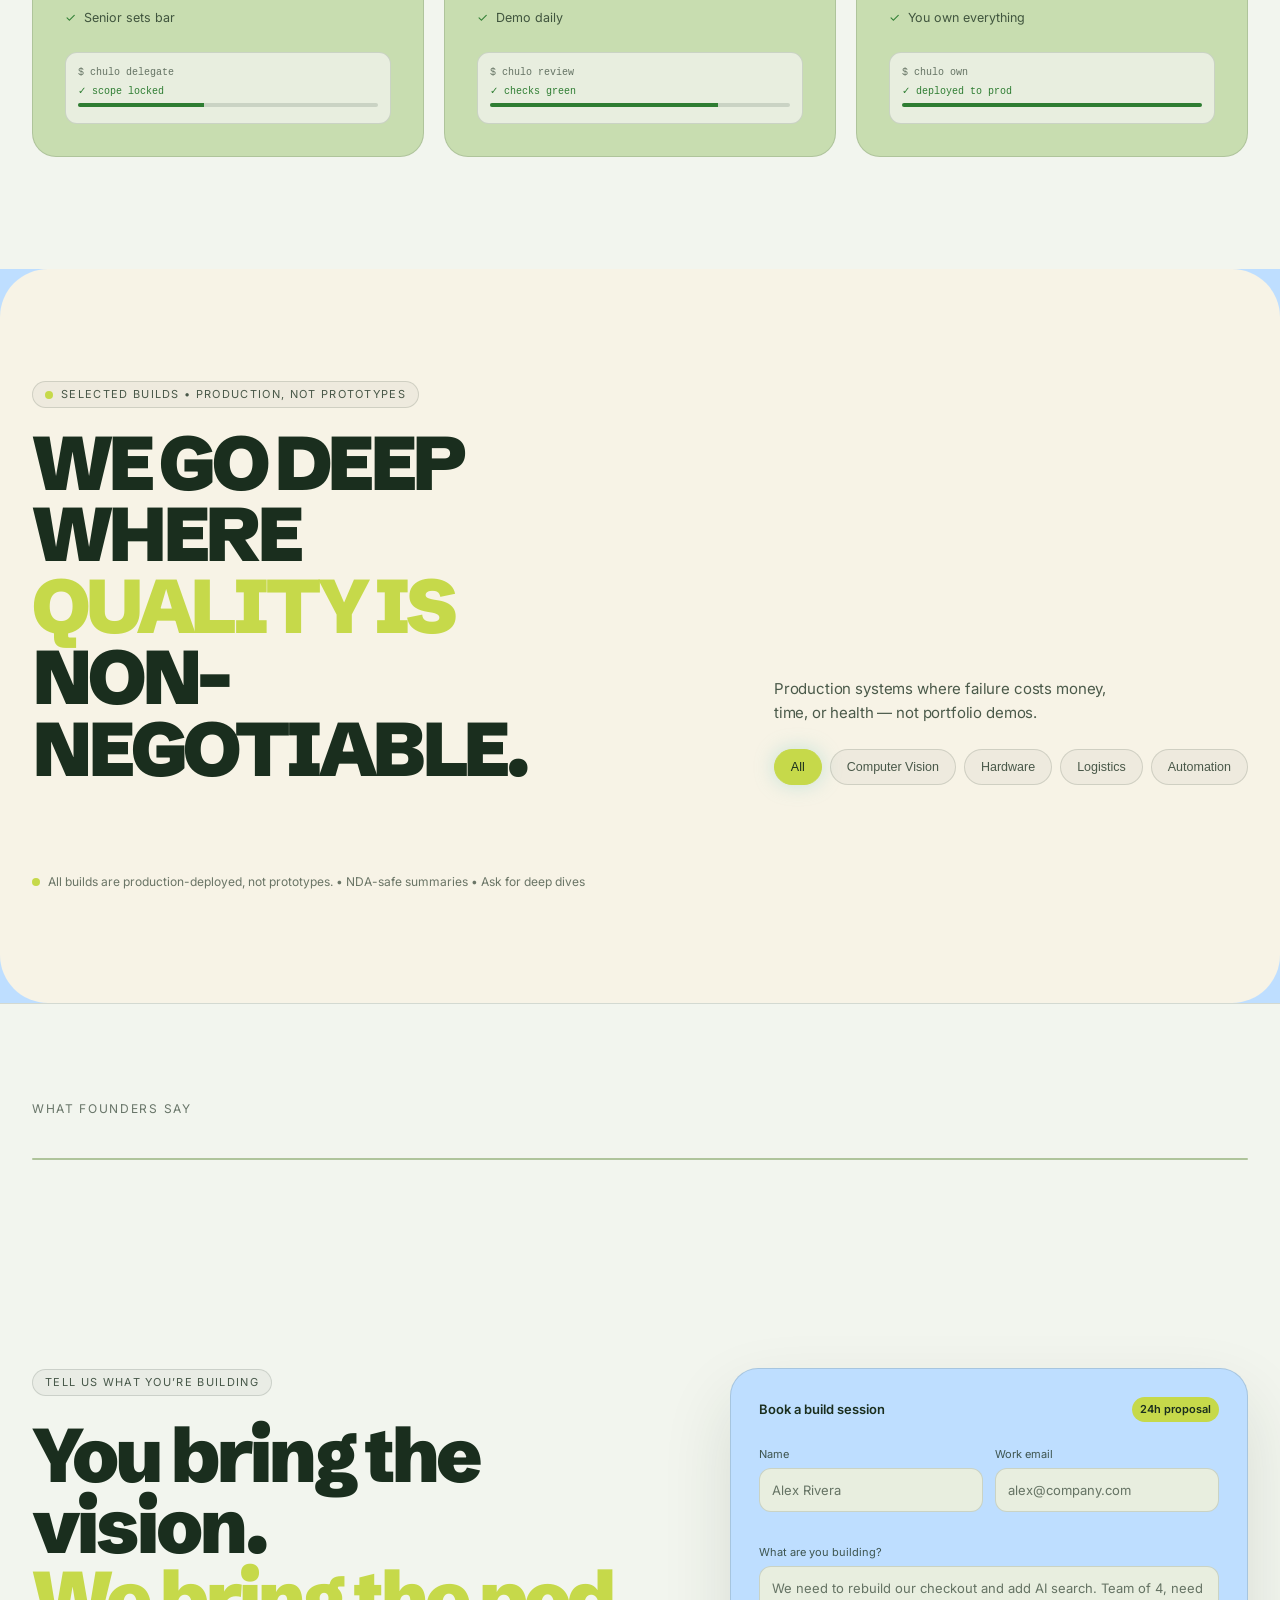
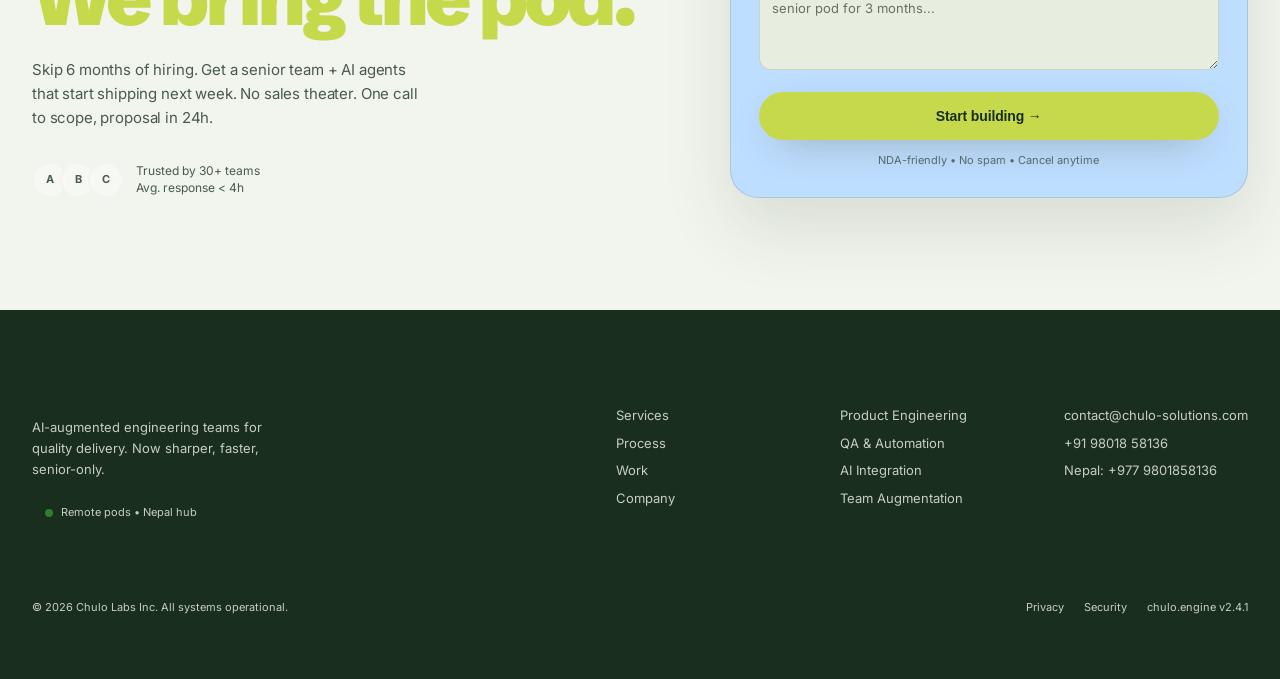
==== commit c743a047: "Revert section headers to H2 stacked like hero" ====
--- a/index.html
+++ b/index.html
@@ -152,7 +152,7 @@
     <div class="services-bg"></div>
     <div class="container">
       <div class="section-header">
-        <h1>We ship software<br>we don't just bill hours.</h1>
+        <h2>We ship software<br>we don't just bill hours.</h2>
         <p class="hero-lead">We focus on shipping software, not running up the bill. Get everything you need to build, secure, and scale your product, your way.</p>
       </div>
       <div class="service-list" id="serviceList"></div>
@@ -163,7 +163,7 @@
   <section id="process" class="process">
     <div class="container">
       <div class="section-header process-header">
-        <h1>Delegate.<br>Review.<br><span class="dim">Own.</span></h1>
+        <h2>Delegate.<br>Review.<br><span class="dim">Own.</span></h2>
         <p class="hero-lead">Our human + AI workflow removes the busywork. You delegate outcomes, we handle execution, you keep ownership. No black boxes.</p>
       </div>
       <div class="process-grid">
@@ -235,7 +235,7 @@
             <span class="dot"></span>
             Selected builds • Production, not prototypes
           </div>
-          <h1>We go deep where<br><span class="dim">quality is</span><br>non-negotiable.</h1>
+          <h2>We go deep where<br><span class="dim">quality is</span><br>non-negotiable.</h2>
         </div>
         <div>
           <p class="hero-lead">Production systems where failure costs money, time, or health — not portfolio demos.</p>
@@ -274,7 +274,7 @@
     <div class="container cta-grid">
       <div class="cta-content">
         <div class="badge">Tell us what you’re building</div>
-        <h1>You bring the vision.<br><span class="dim">We bring the pod.</span></h1>
+        <h2>You bring the vision.<br><span class="dim">We bring the pod.</span></h2>
         <p class="hero-lead">Skip 6 months of hiring. Get a senior team + AI agents that start shipping next week. No sales theater. One call to scope, proposal in 24h.</p>
         <div class="cta-trust">
           <div class="avatars"><span>A</span><span>B</span><span>C</span></div>
--- a/styles.css
+++ b/styles.css
@@ -677,13 +677,12 @@
 
 .section-header {
   display: flex;
-  flex-wrap: wrap;
-  justify-content: space-between;
-  gap: 1.5rem;
-  align-items: flex-end;
+  flex-direction: column;
+  gap: 1rem;
+  align-items: flex-start;
   margin-bottom: 3rem;
 }
-@media (min-width: 768px) { .section-header { margin-bottom: 5rem; } }
+@media (min-width: 768px) { .section-header { margin-bottom: 5rem; gap: 1.25rem; } }
 .section-header h2 {
   font-size: clamp(34px, 6vw, 76px);
   line-height: 0.94;
@@ -694,10 +693,13 @@
   text-transform: uppercase;
 }
 .section-header p {
-  max-width: 38ch;
-  font-size: 15px;
-  line-height: 1.6;
+  max-width: 48ch;
+  font-size: 17px;
+  line-height: 1.7;
   color: var(--text-2);
+}
+@media (min-width: 768px) {
+  .section-header p { font-size: 19px; }
 }
 .services .section-header p { color: var(--panel-text-2); }
 .service-item {
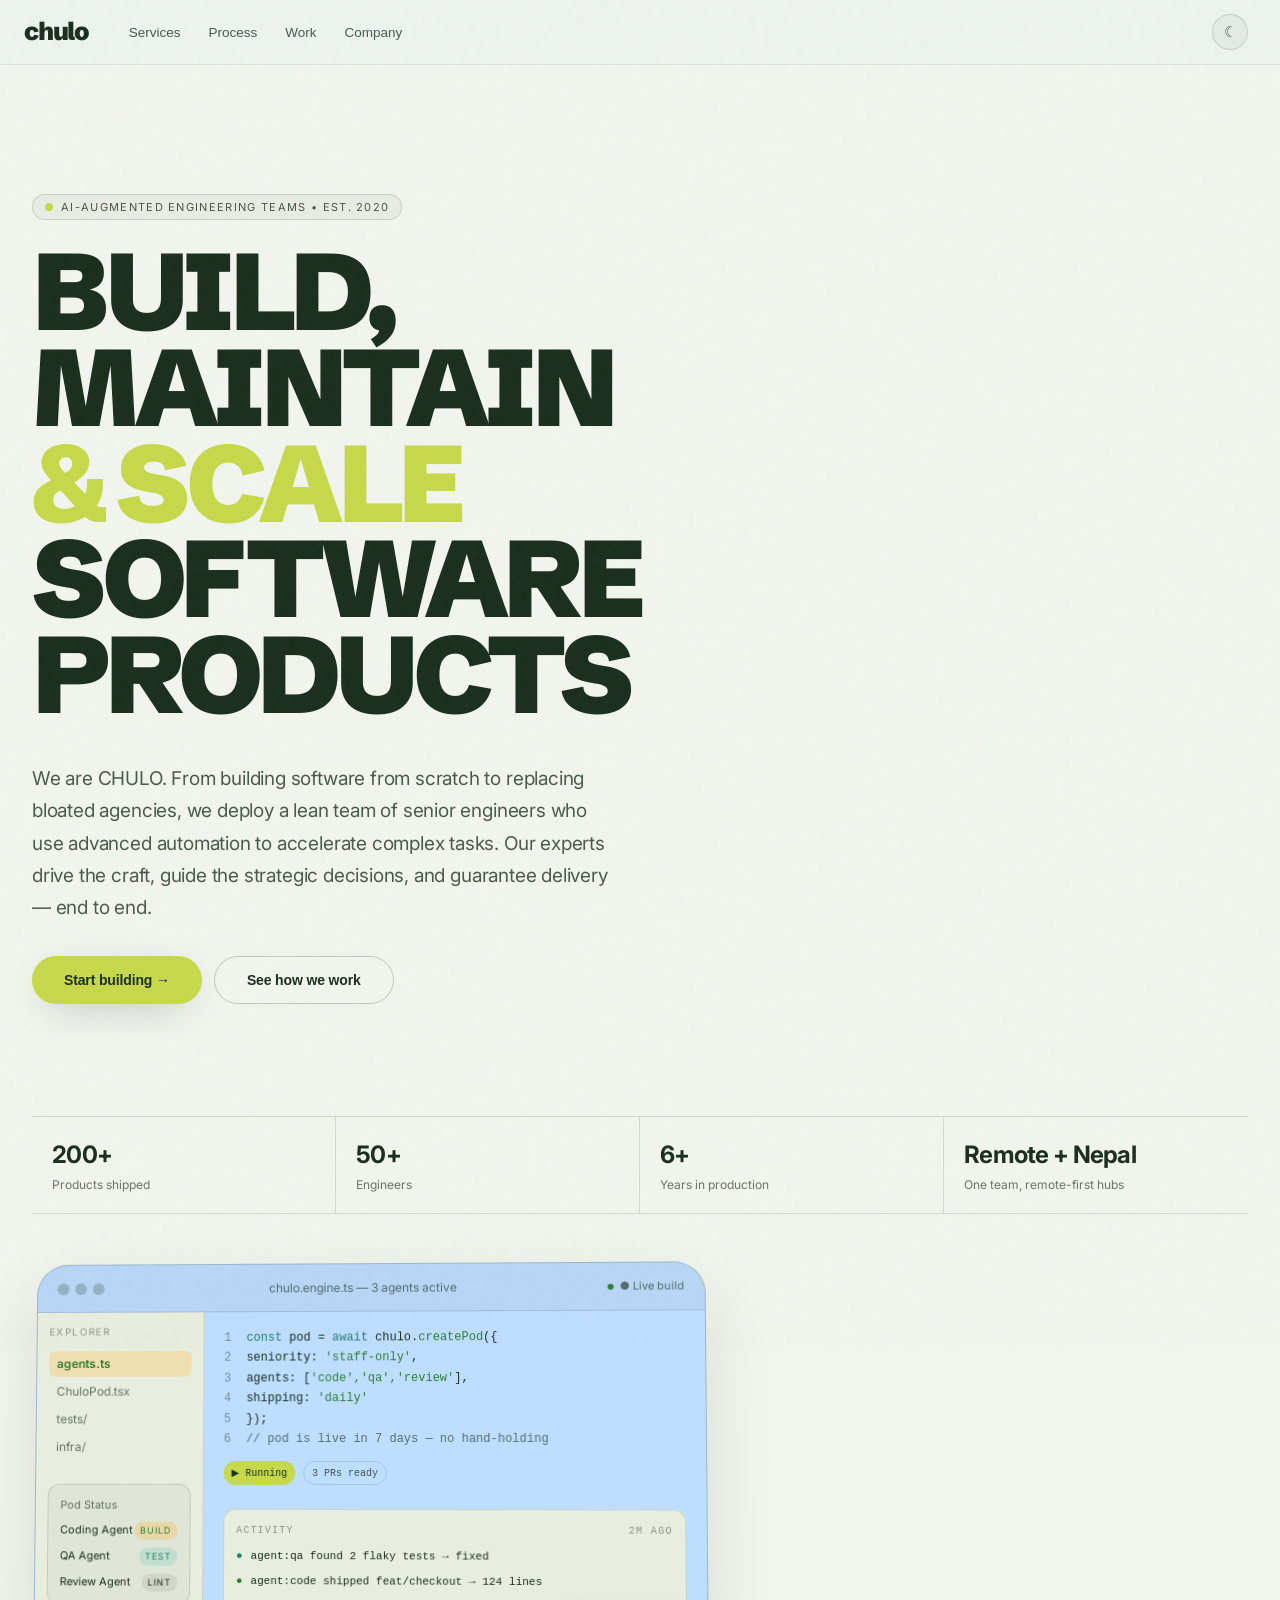
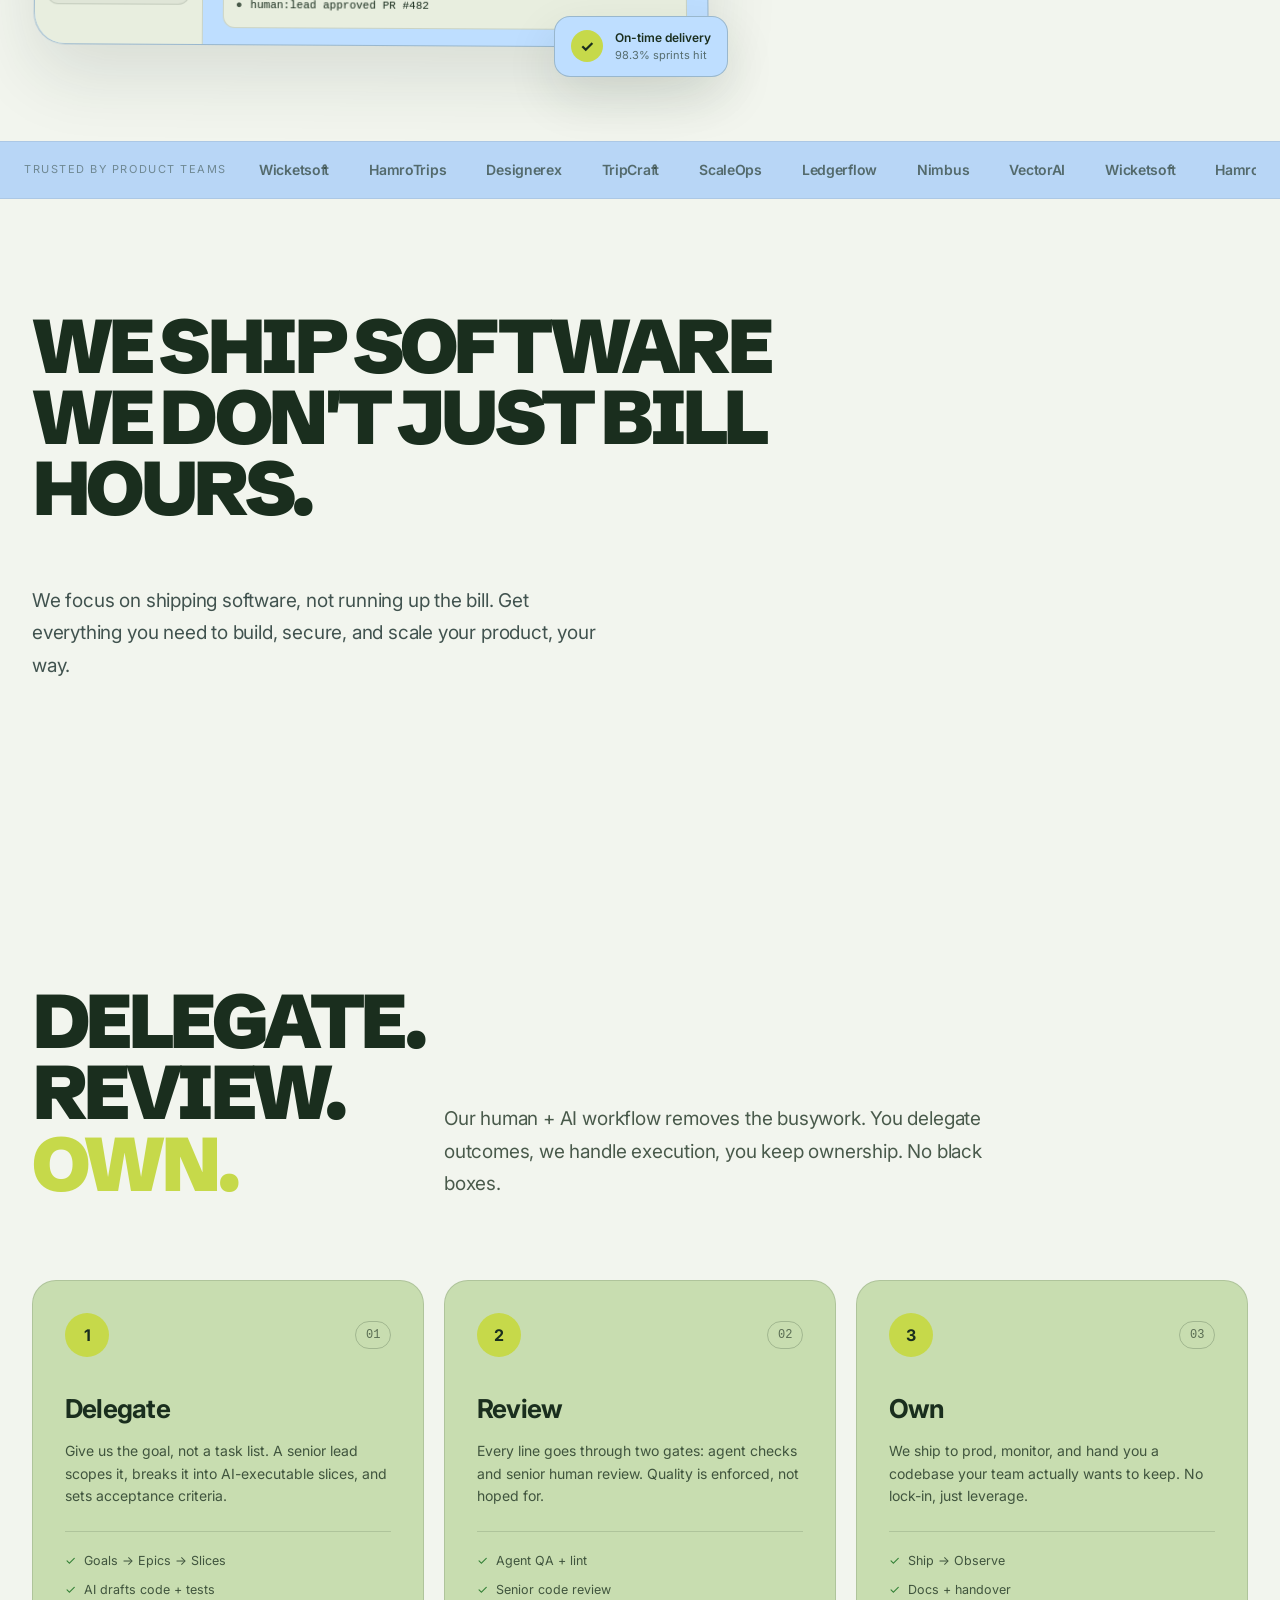
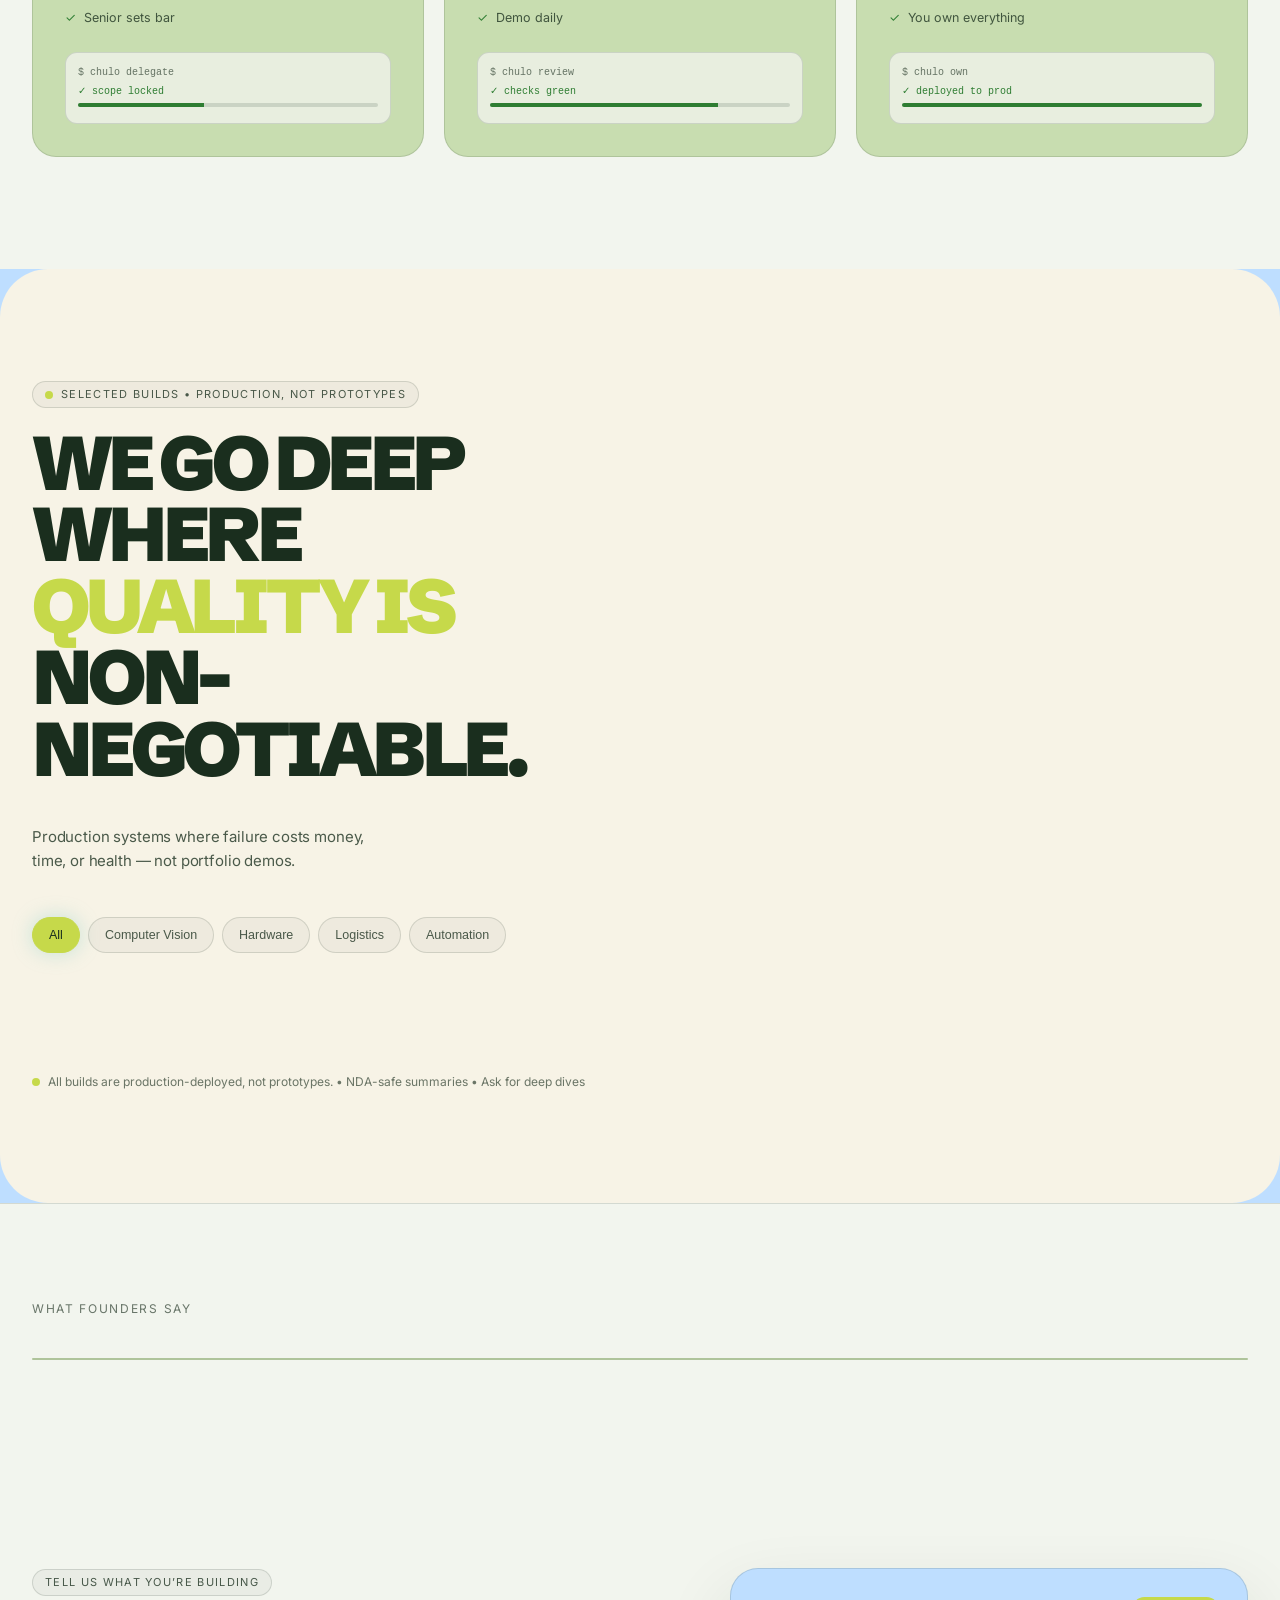
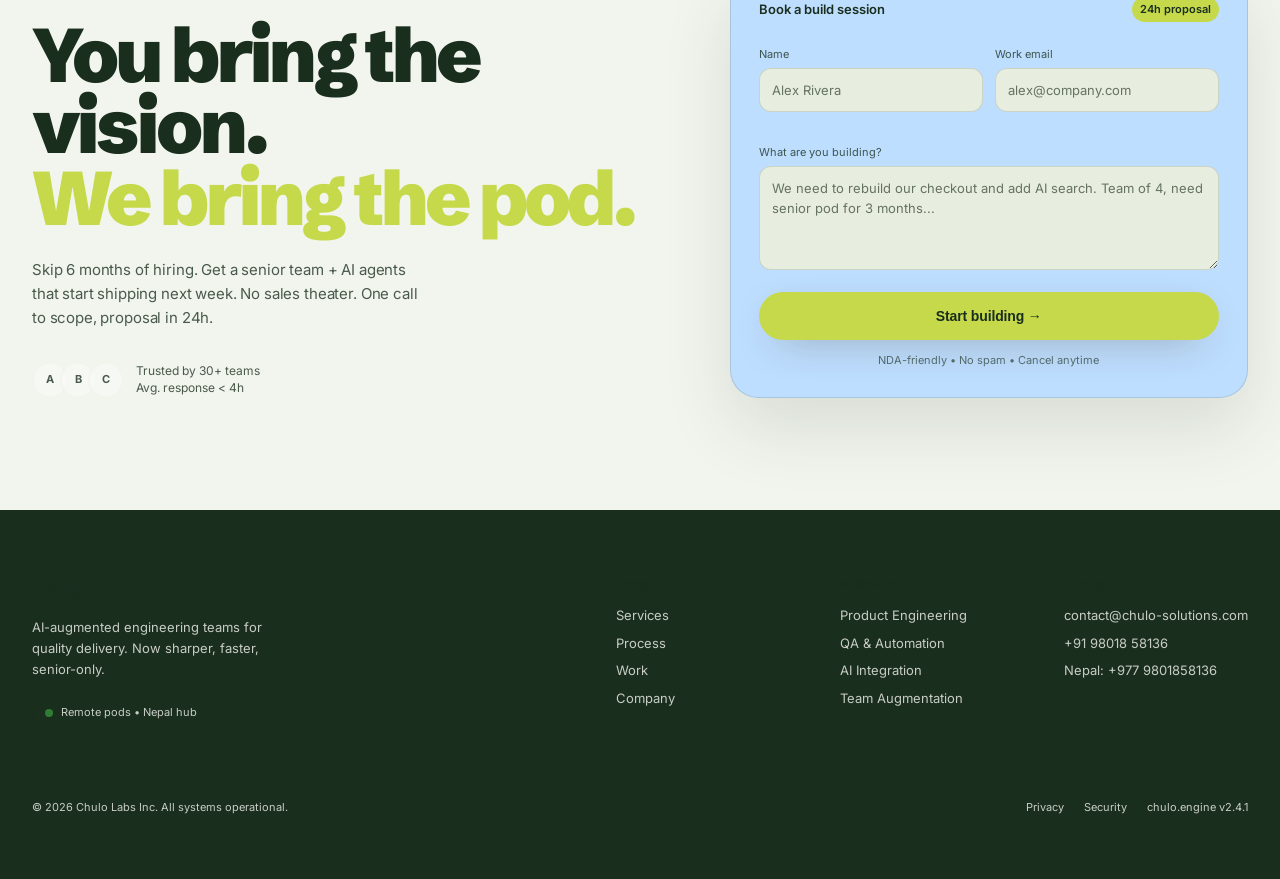
==== commit 31bba44e: "Stack work header like hero" ====
--- a/index.html
+++ b/index.html
@@ -236,9 +236,9 @@
             Selected builds • Production, not prototypes
           </div>
           <h2>We go deep where<br><span class="dim">quality is</span><br>non-negotiable.</h2>
+          <p class="hero-lead">Production systems where failure costs money, time, or health — not portfolio demos.</p>
         </div>
         <div>
-          <p class="hero-lead">Production systems where failure costs money, time, or health — not portfolio demos.</p>
           <div class="filters" id="filters">
             <button class="filter active" data-filter="All">All</button>
             <button class="filter" data-filter="Computer Vision">Computer Vision</button>
--- a/styles.css
+++ b/styles.css
@@ -958,15 +958,12 @@
 .work-header {
   display: flex;
   flex-direction: column;
-  gap: 2rem;
+  gap: 1rem;
   margin-bottom: 3rem;
-}
-@media (min-width: 1024px) {
-  .work-header {
-    flex-direction: row;
-    align-items: flex-end;
-    justify-content: space-between;
-  }
+  align-items: flex-start;
+}
+@media (min-width: 768px) {
+  .work-header { margin-bottom: 5rem; gap: 1.25rem; }
 }
 .work-header h2 {
   font-size: clamp(34px, 6vw, 76px);
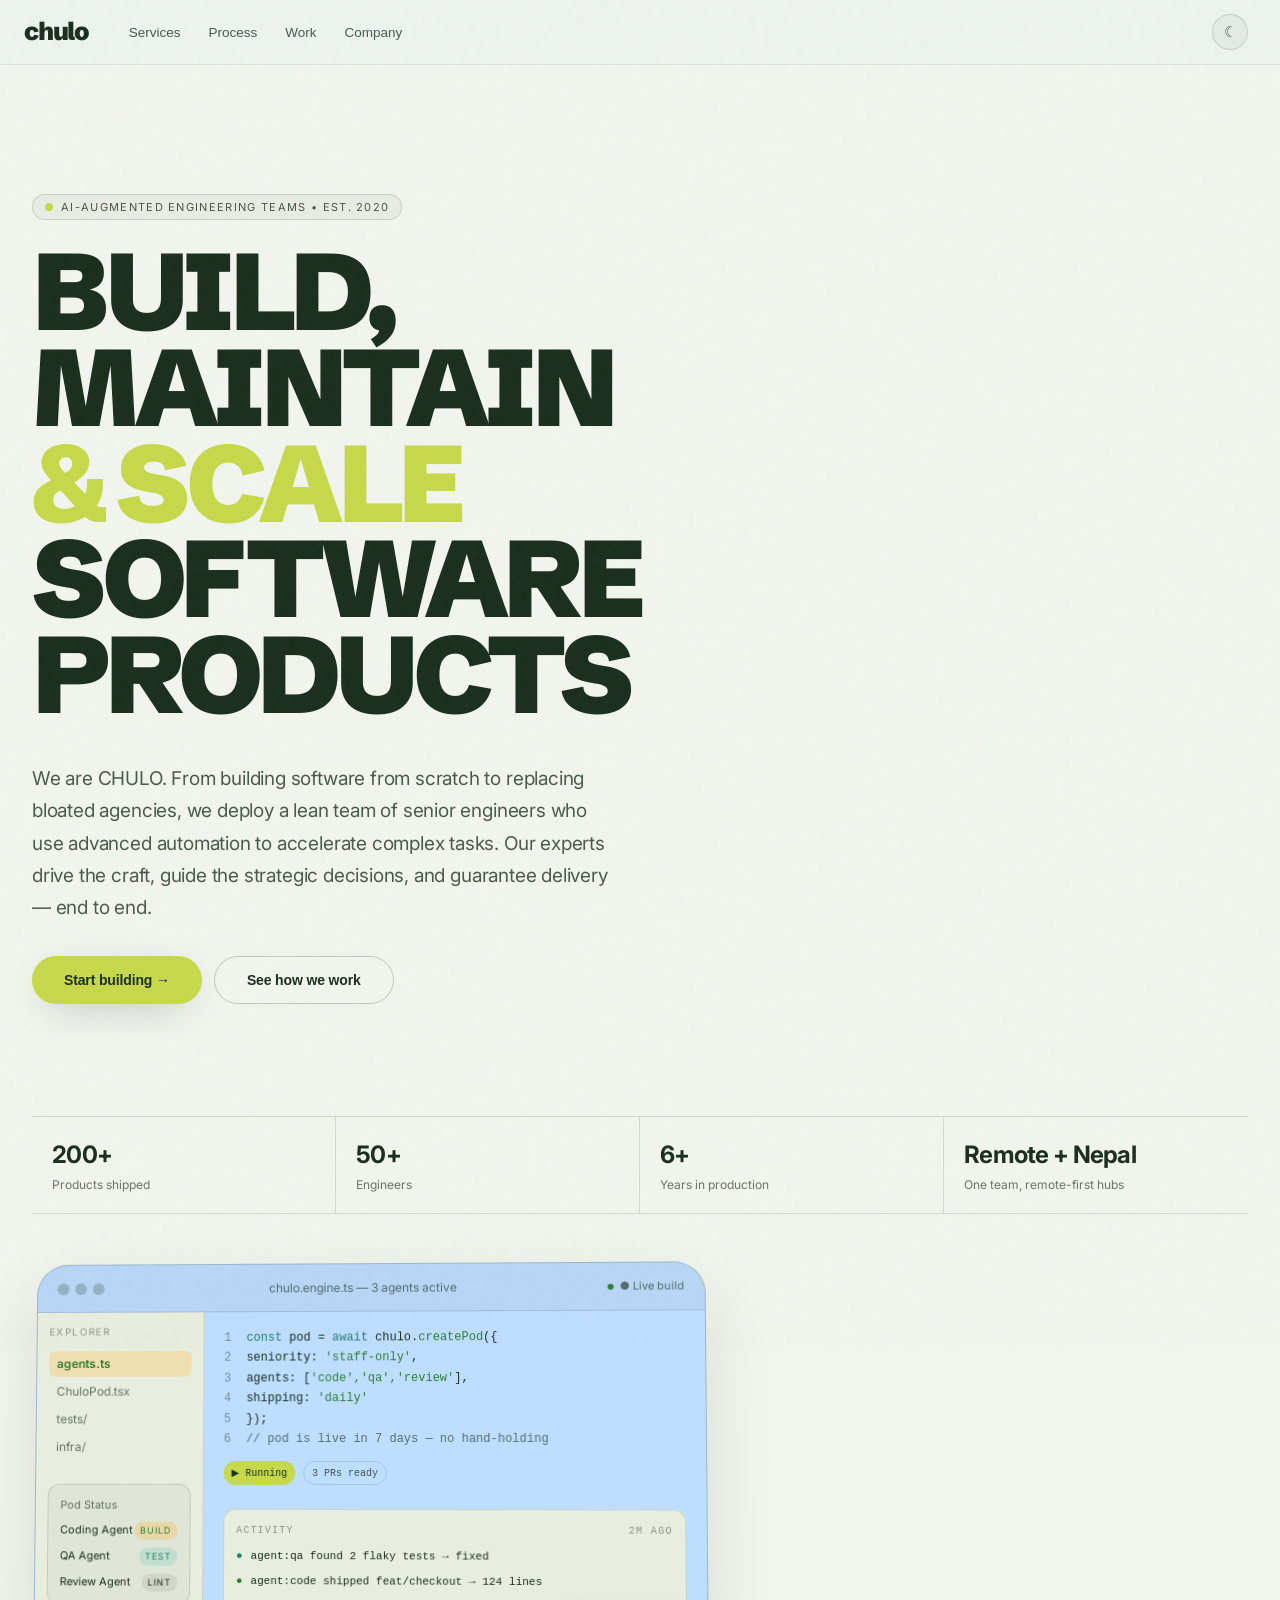
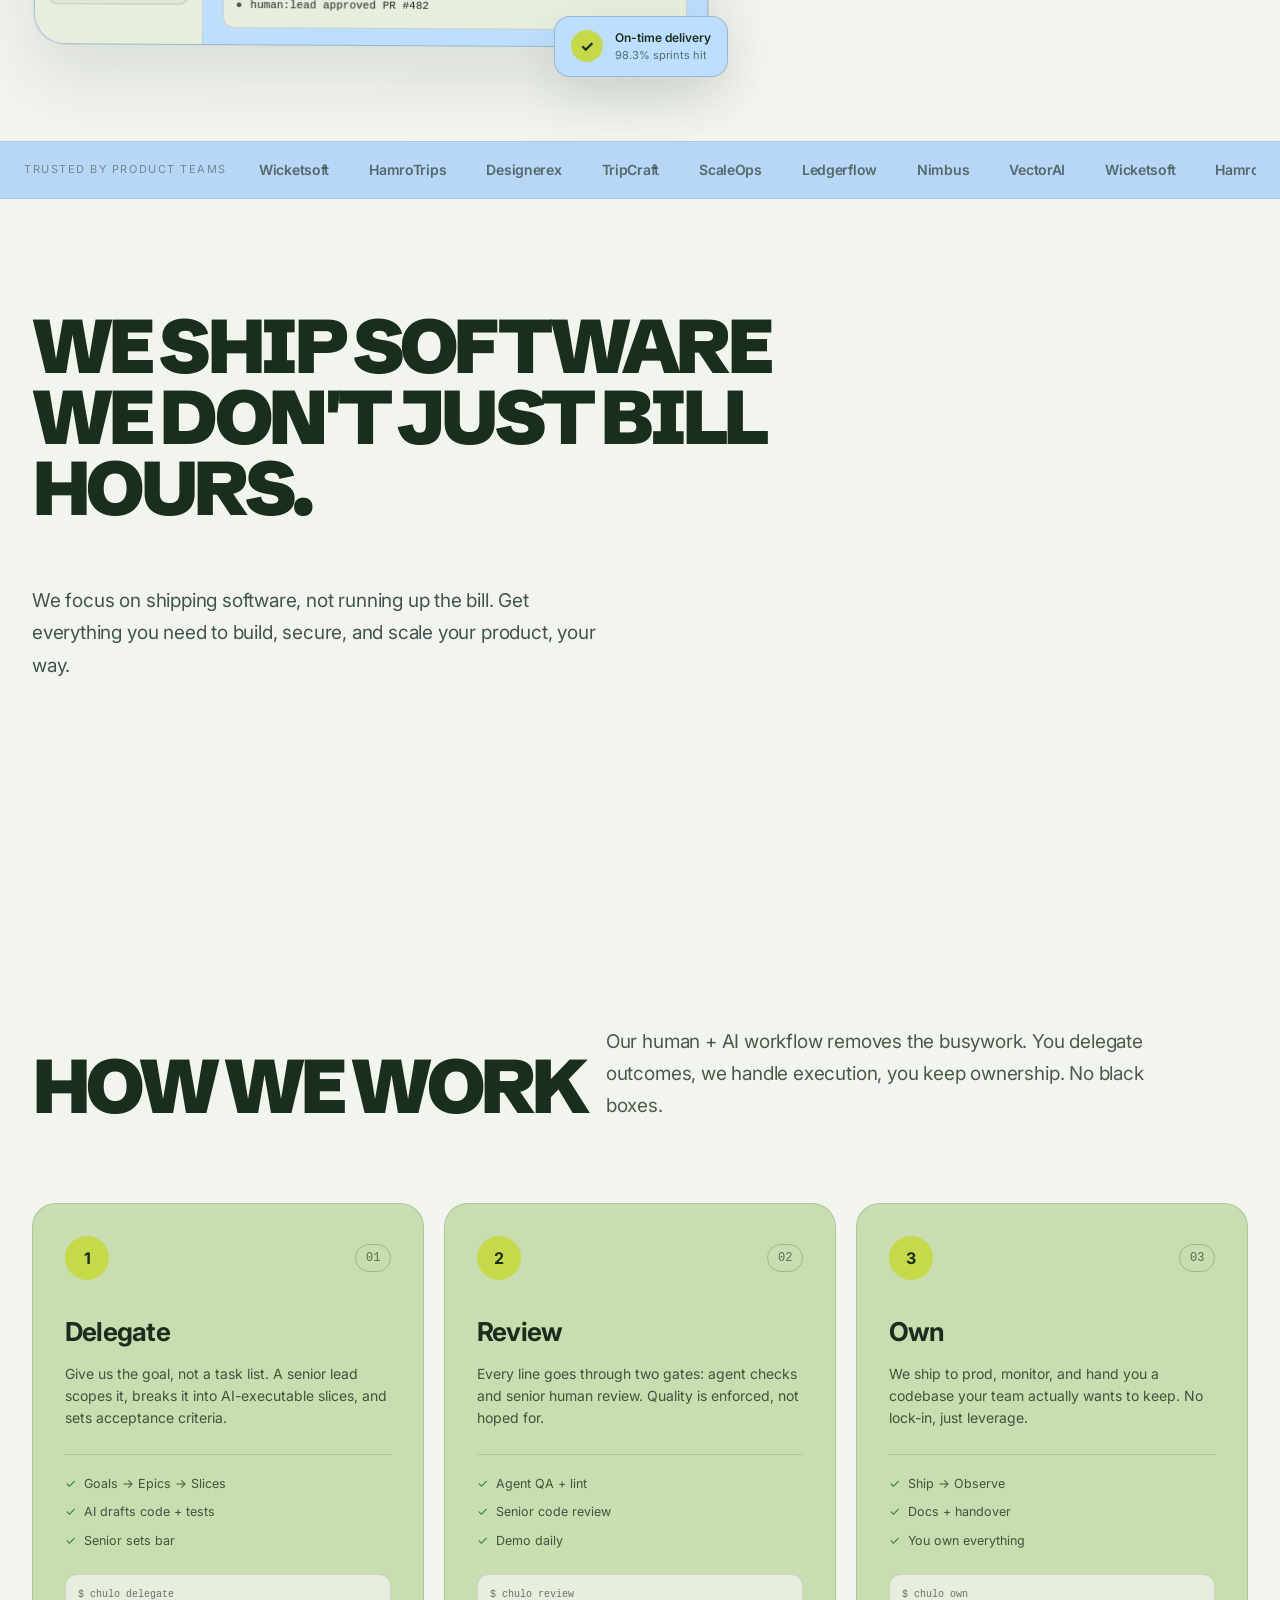
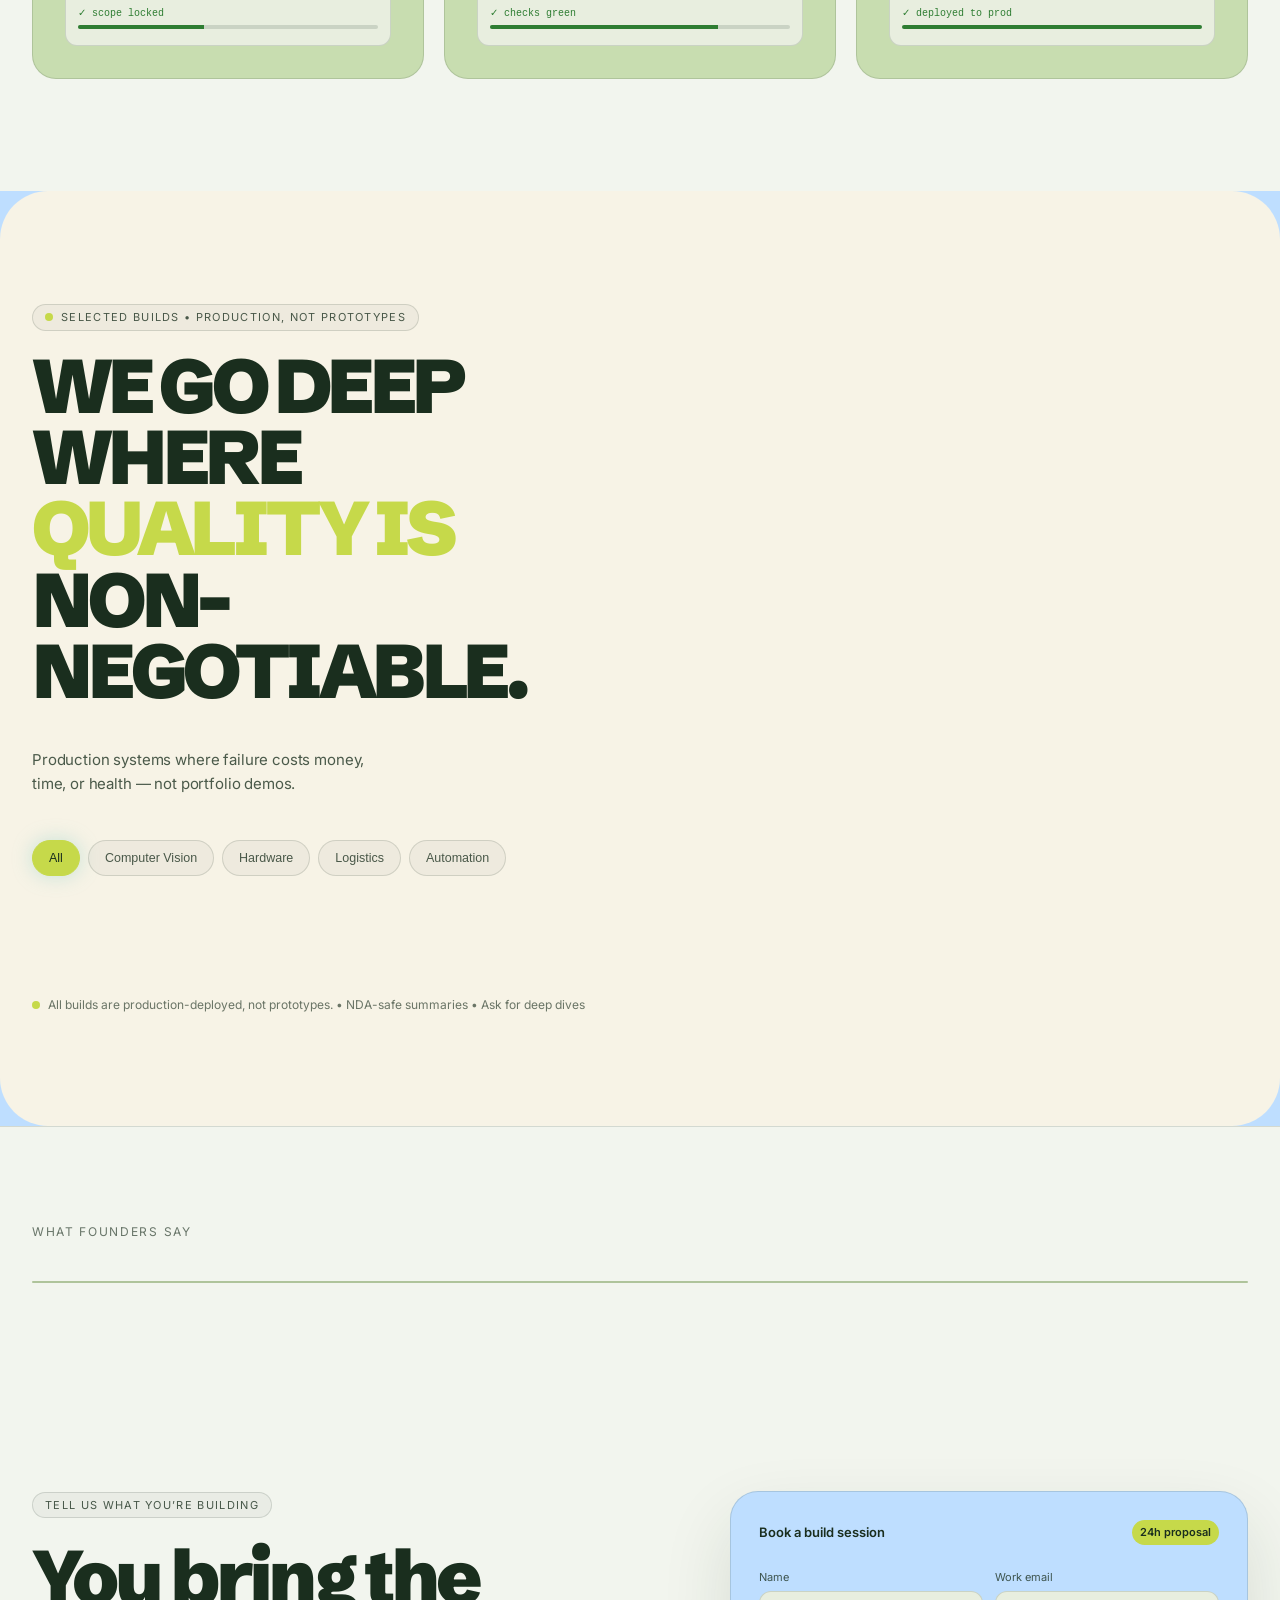
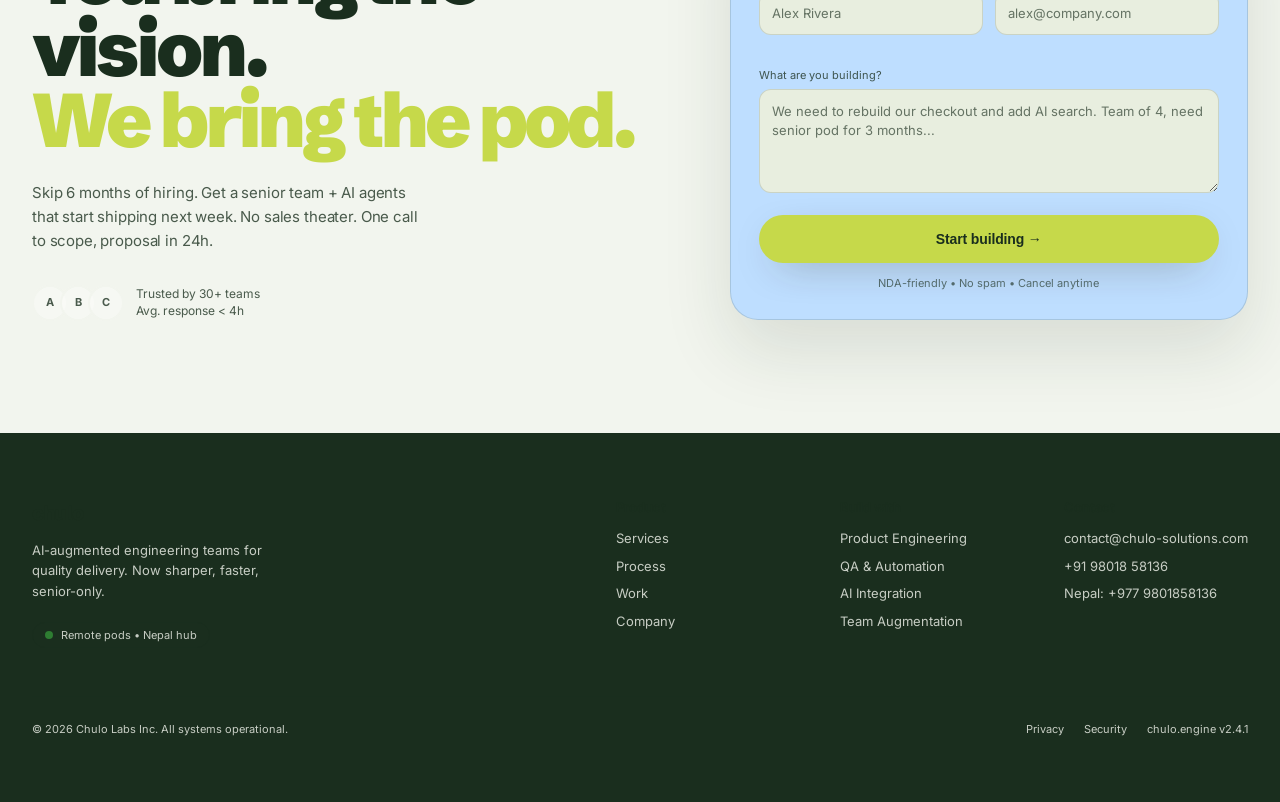
==== commit ac193401: "Update process section text" ====
--- a/index.html
+++ b/index.html
@@ -163,7 +163,7 @@
   <section id="process" class="process">
     <div class="container">
       <div class="section-header process-header">
-        <h2>Delegate.<br>Review.<br><span class="dim">Own.</span></h2>
+        <h2>How we work</h2>
         <p class="hero-lead">Our human + AI workflow removes the busywork. You delegate outcomes, we handle execution, you keep ownership. No black boxes.</p>
       </div>
       <div class="process-grid">
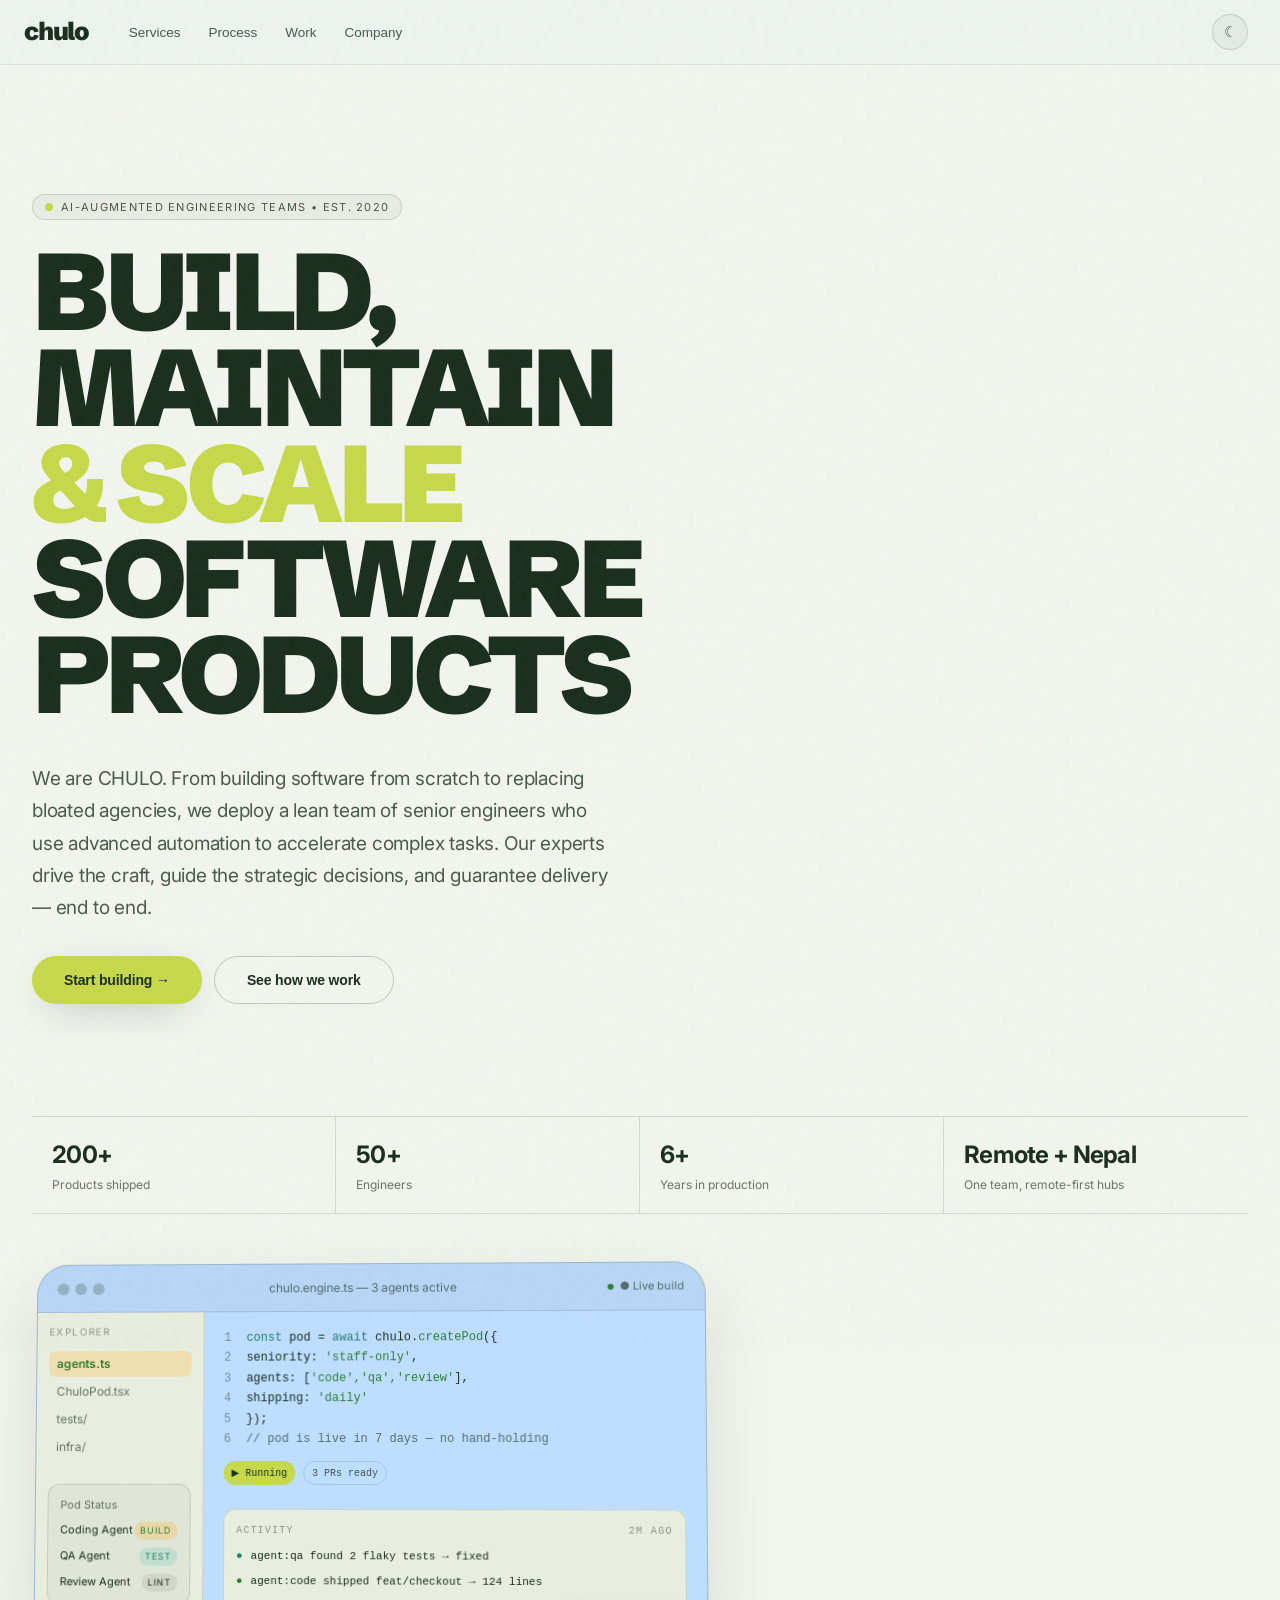
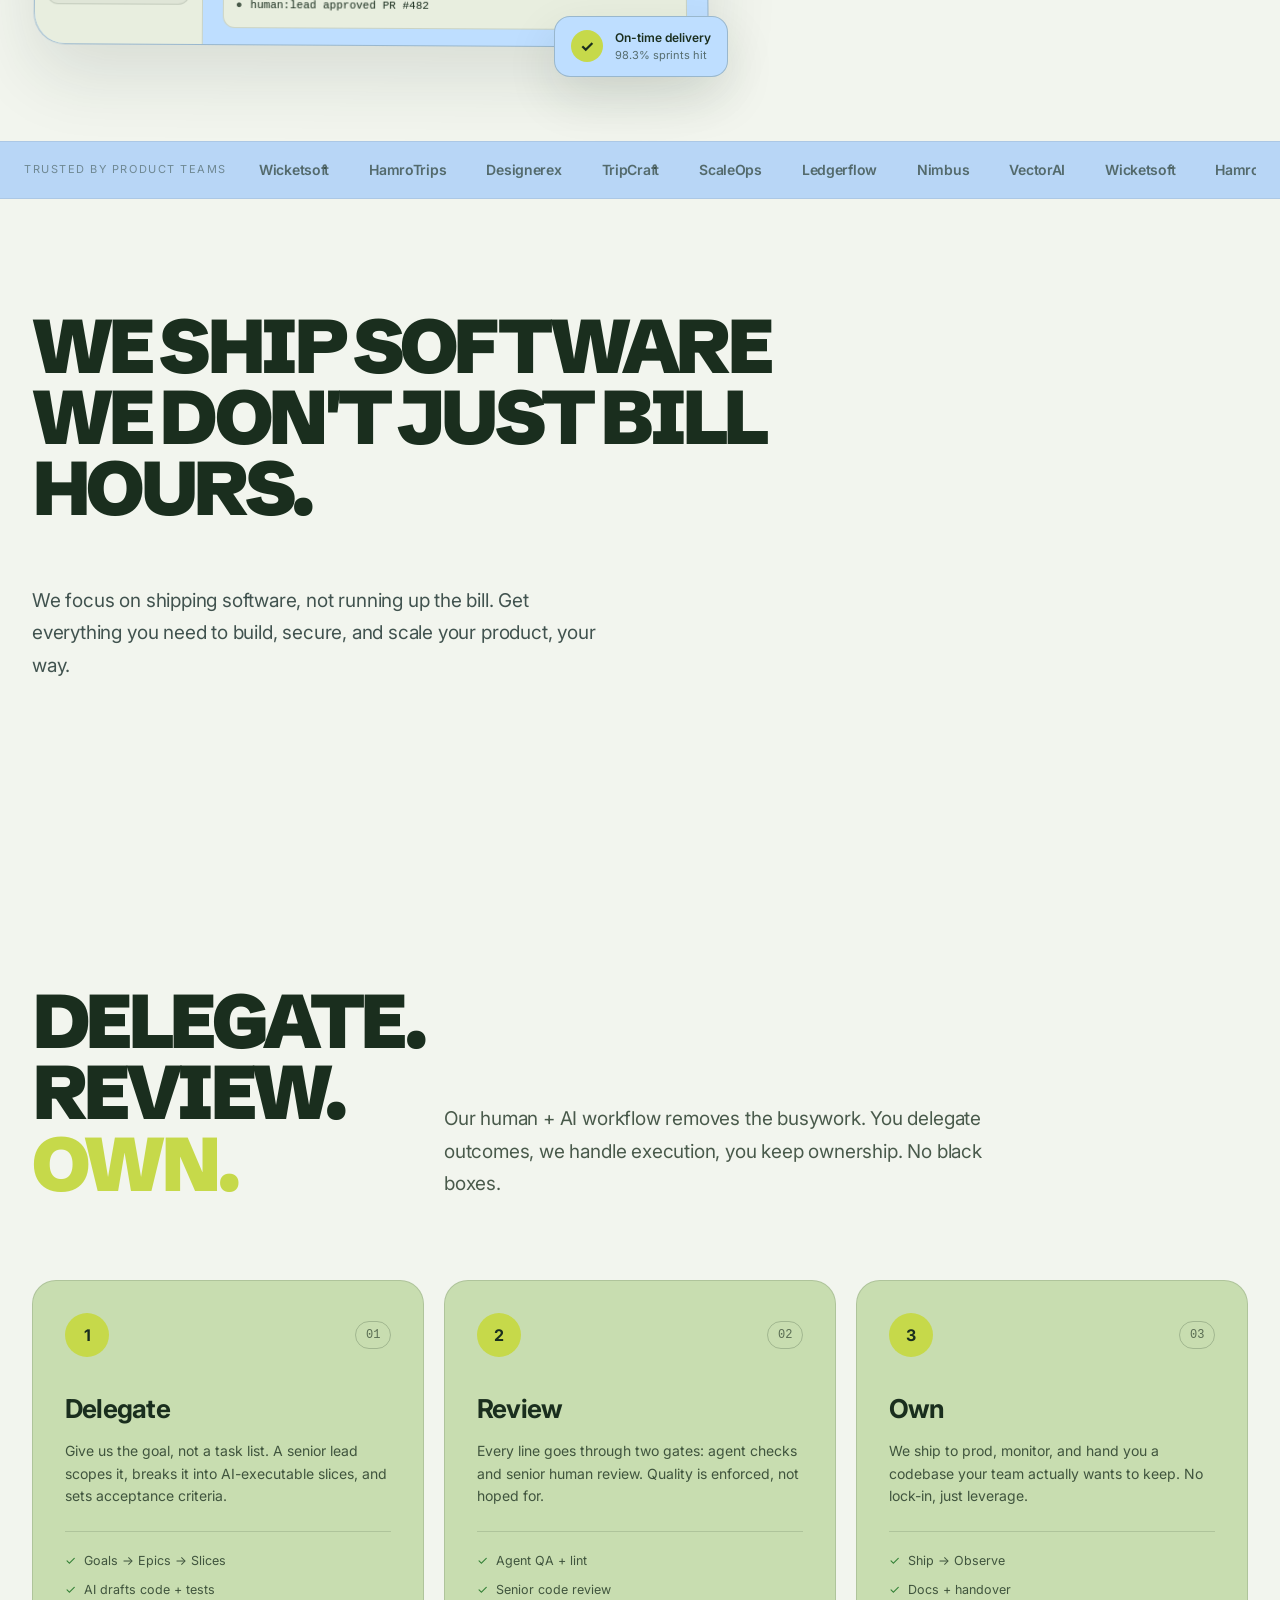
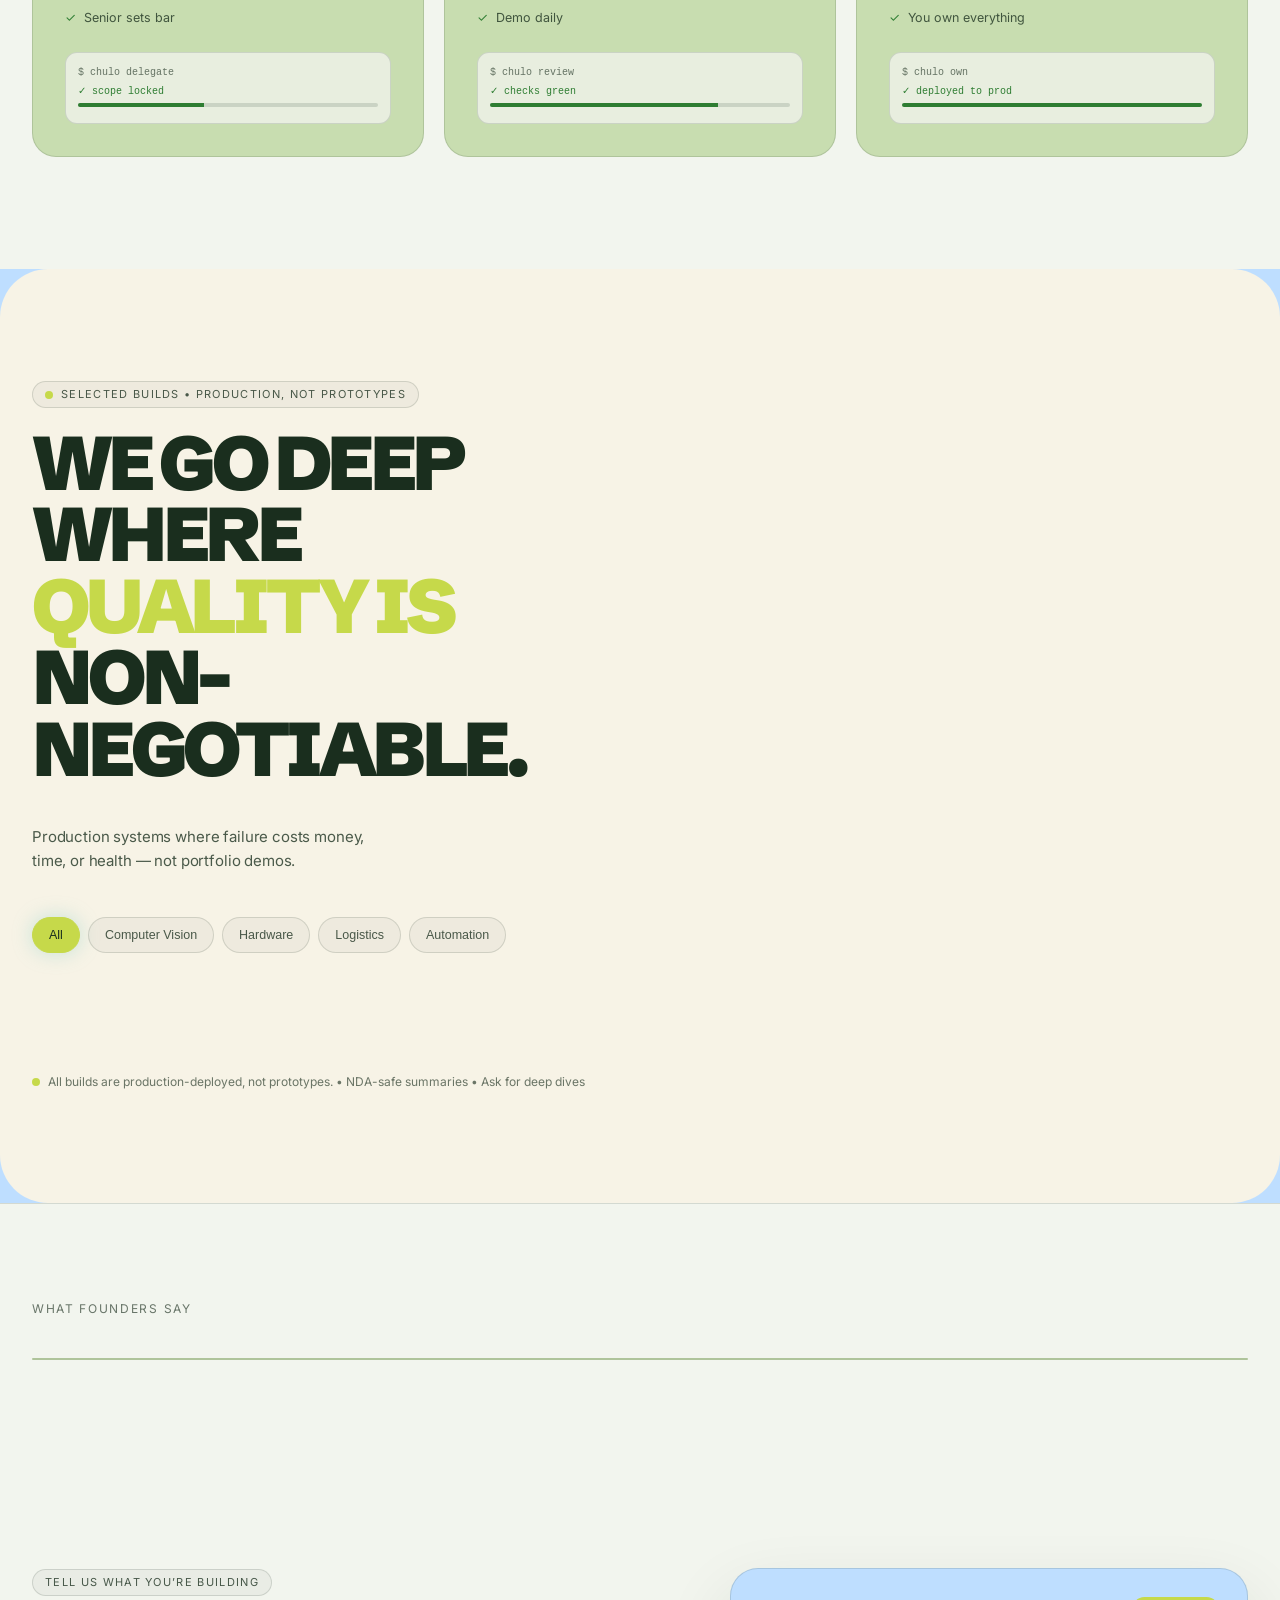
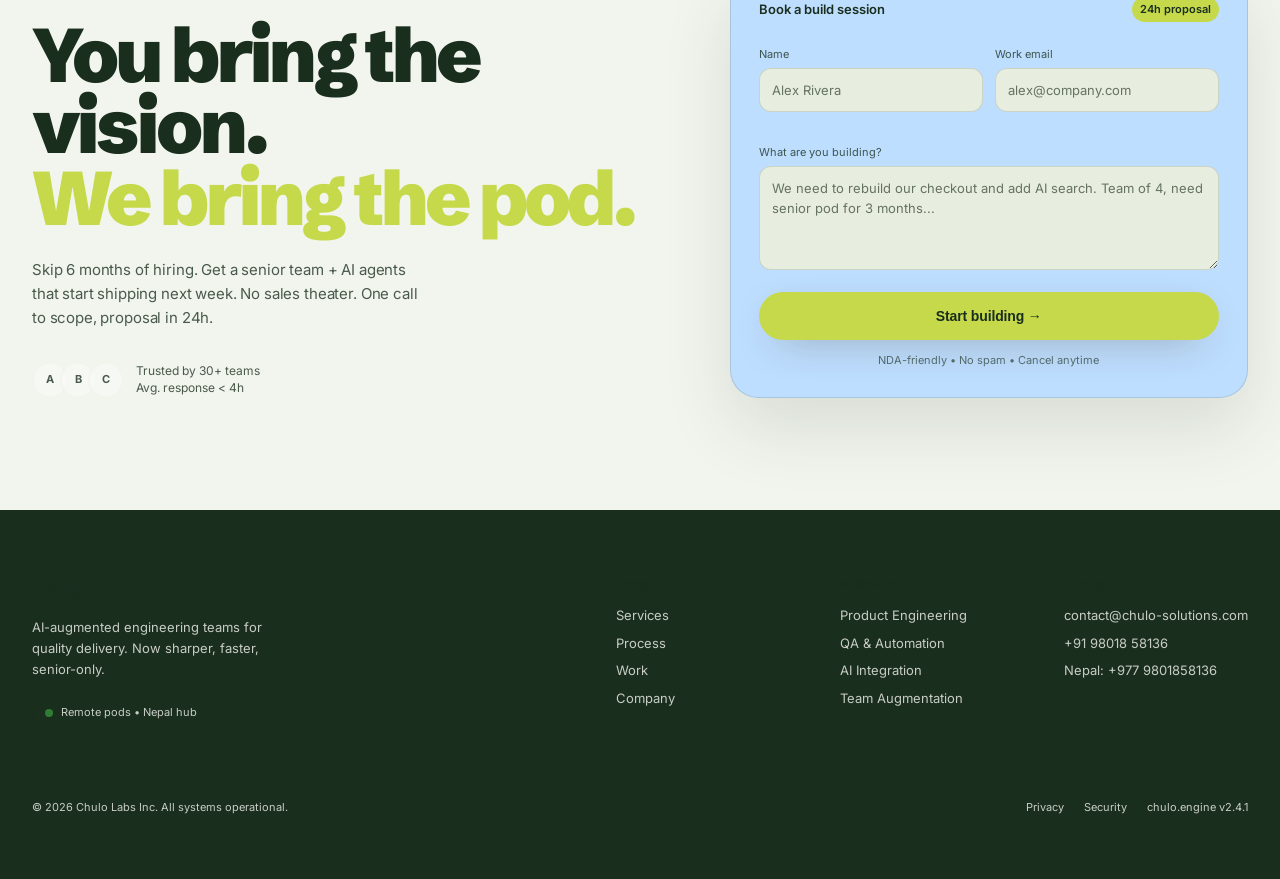
==== commit 8877b27e: "Revert process heading" ====
--- a/index.html
+++ b/index.html
@@ -163,7 +163,7 @@
   <section id="process" class="process">
     <div class="container">
       <div class="section-header process-header">
-        <h2>How we work</h2>
+        <h2>Delegate.<br>Review.<br><span class="dim">Own.</span></h2>
         <p class="hero-lead">Our human + AI workflow removes the busywork. You delegate outcomes, we handle execution, you keep ownership. No black boxes.</p>
       </div>
       <div class="process-grid">
